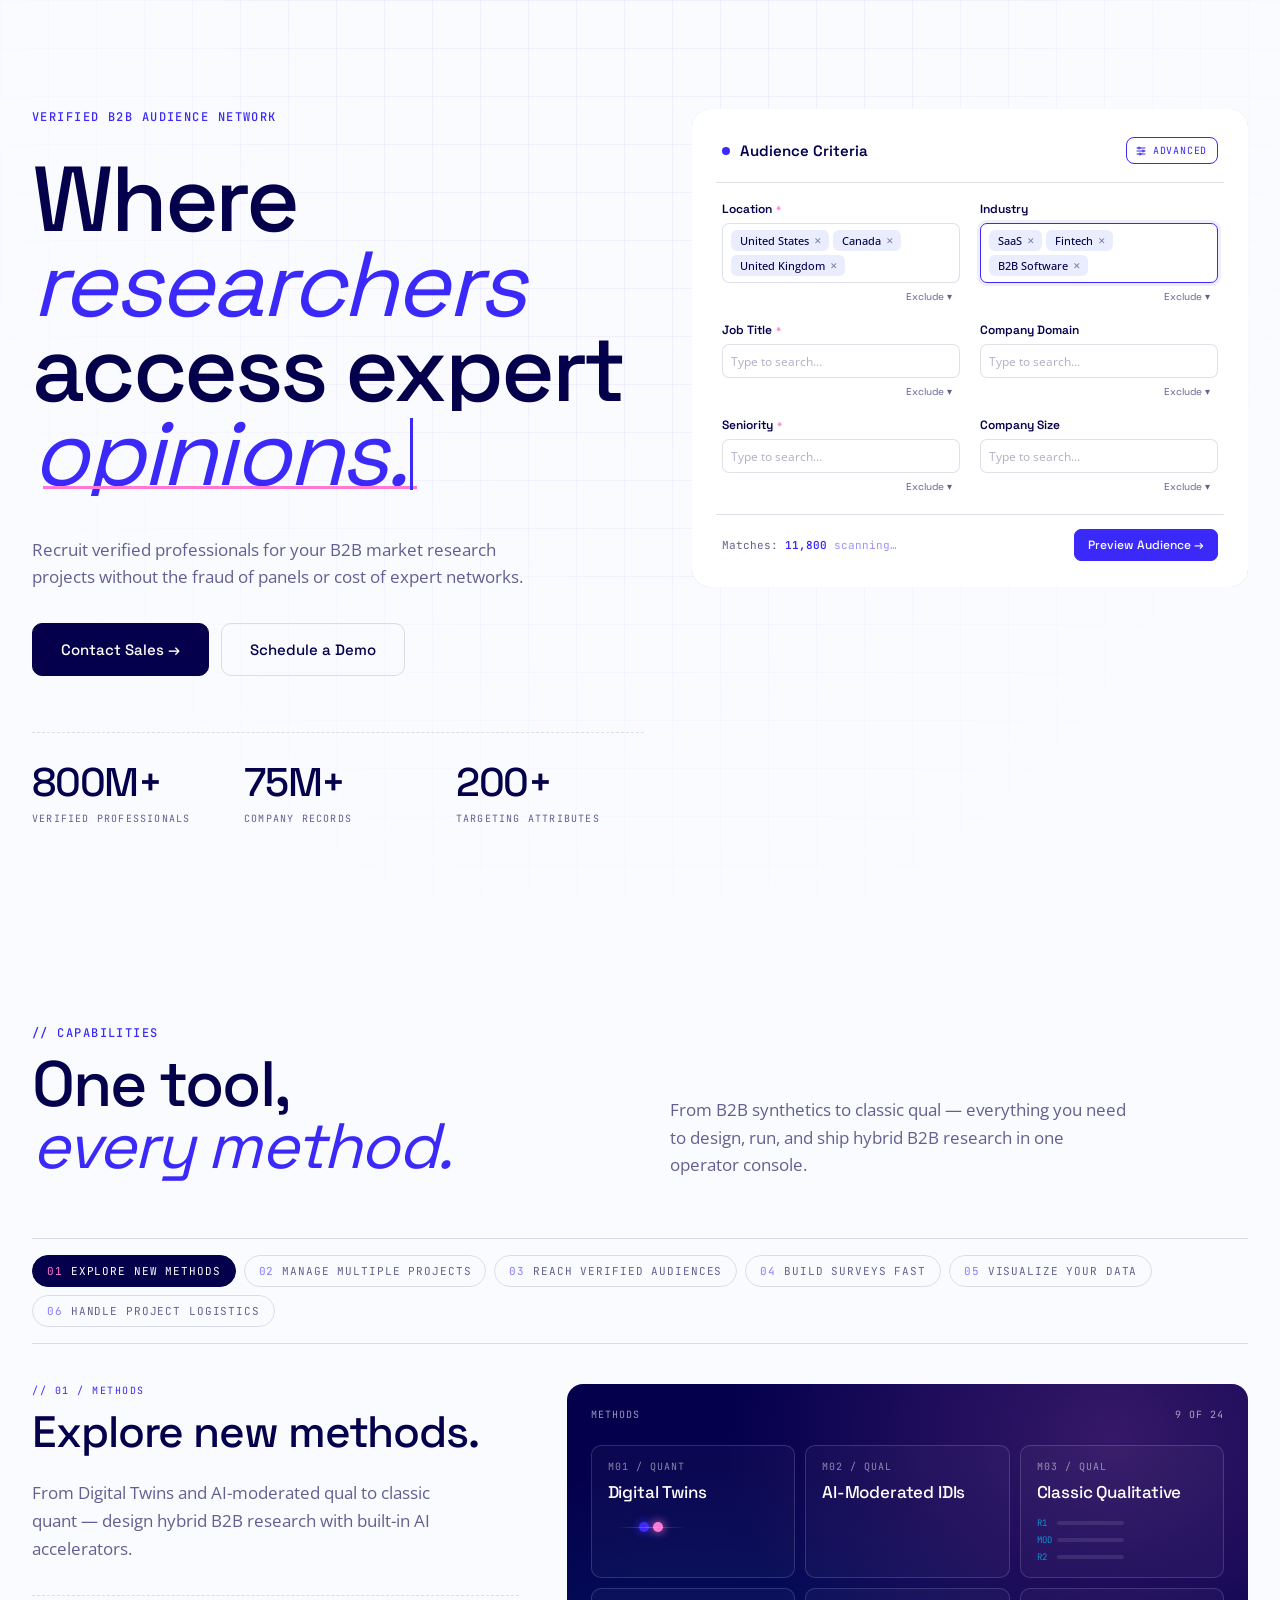
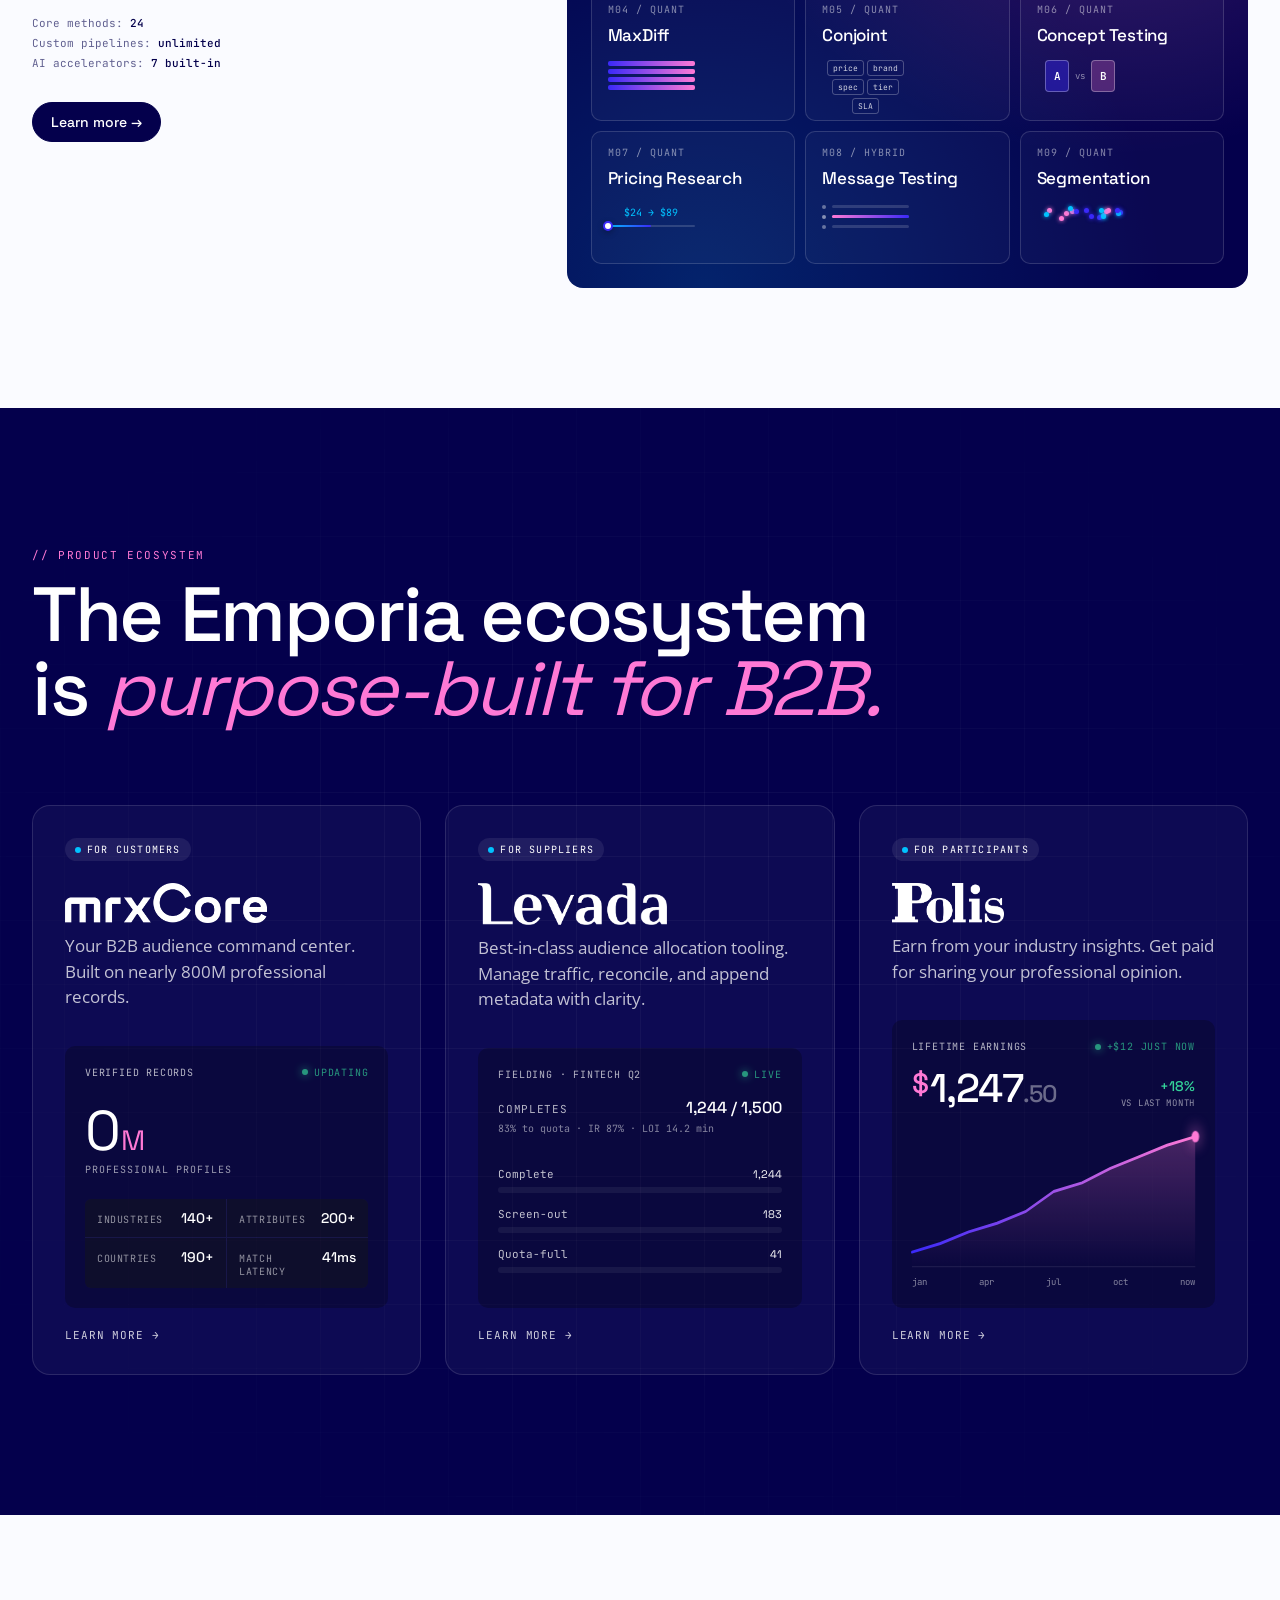
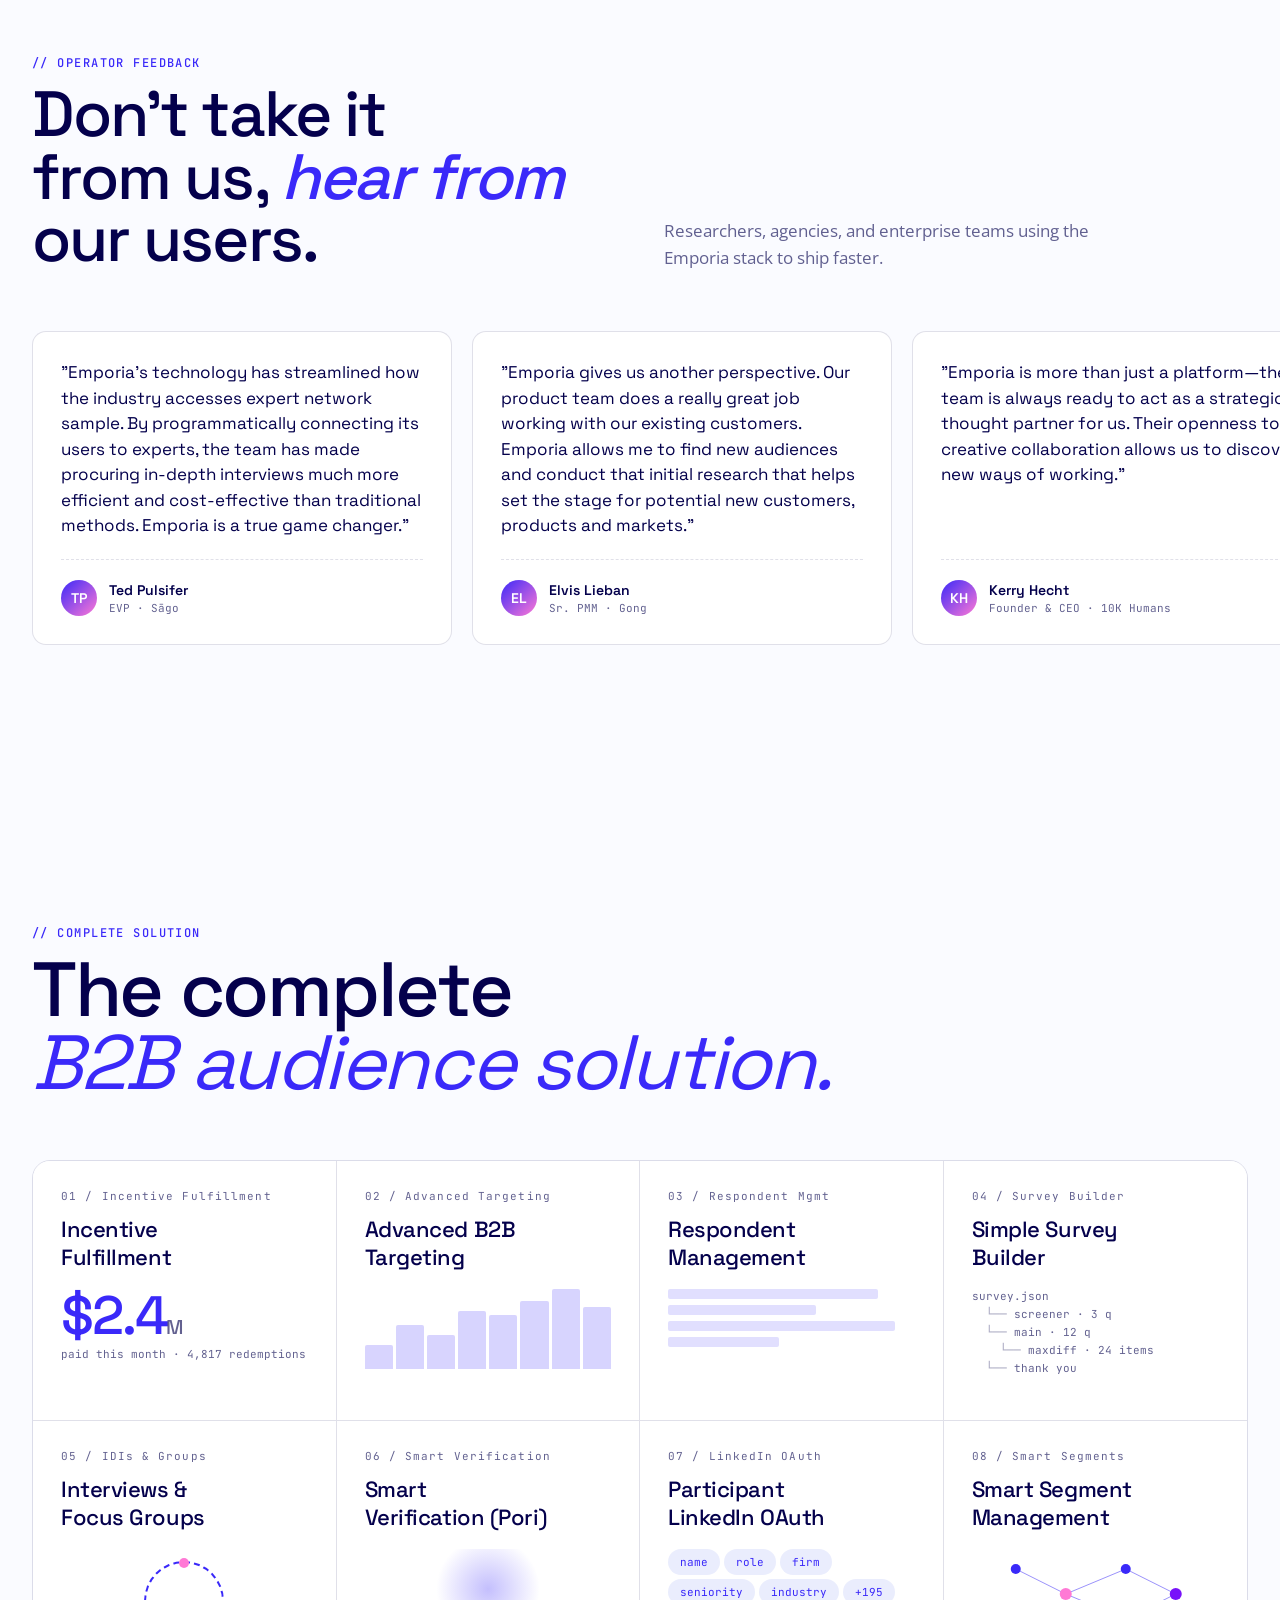
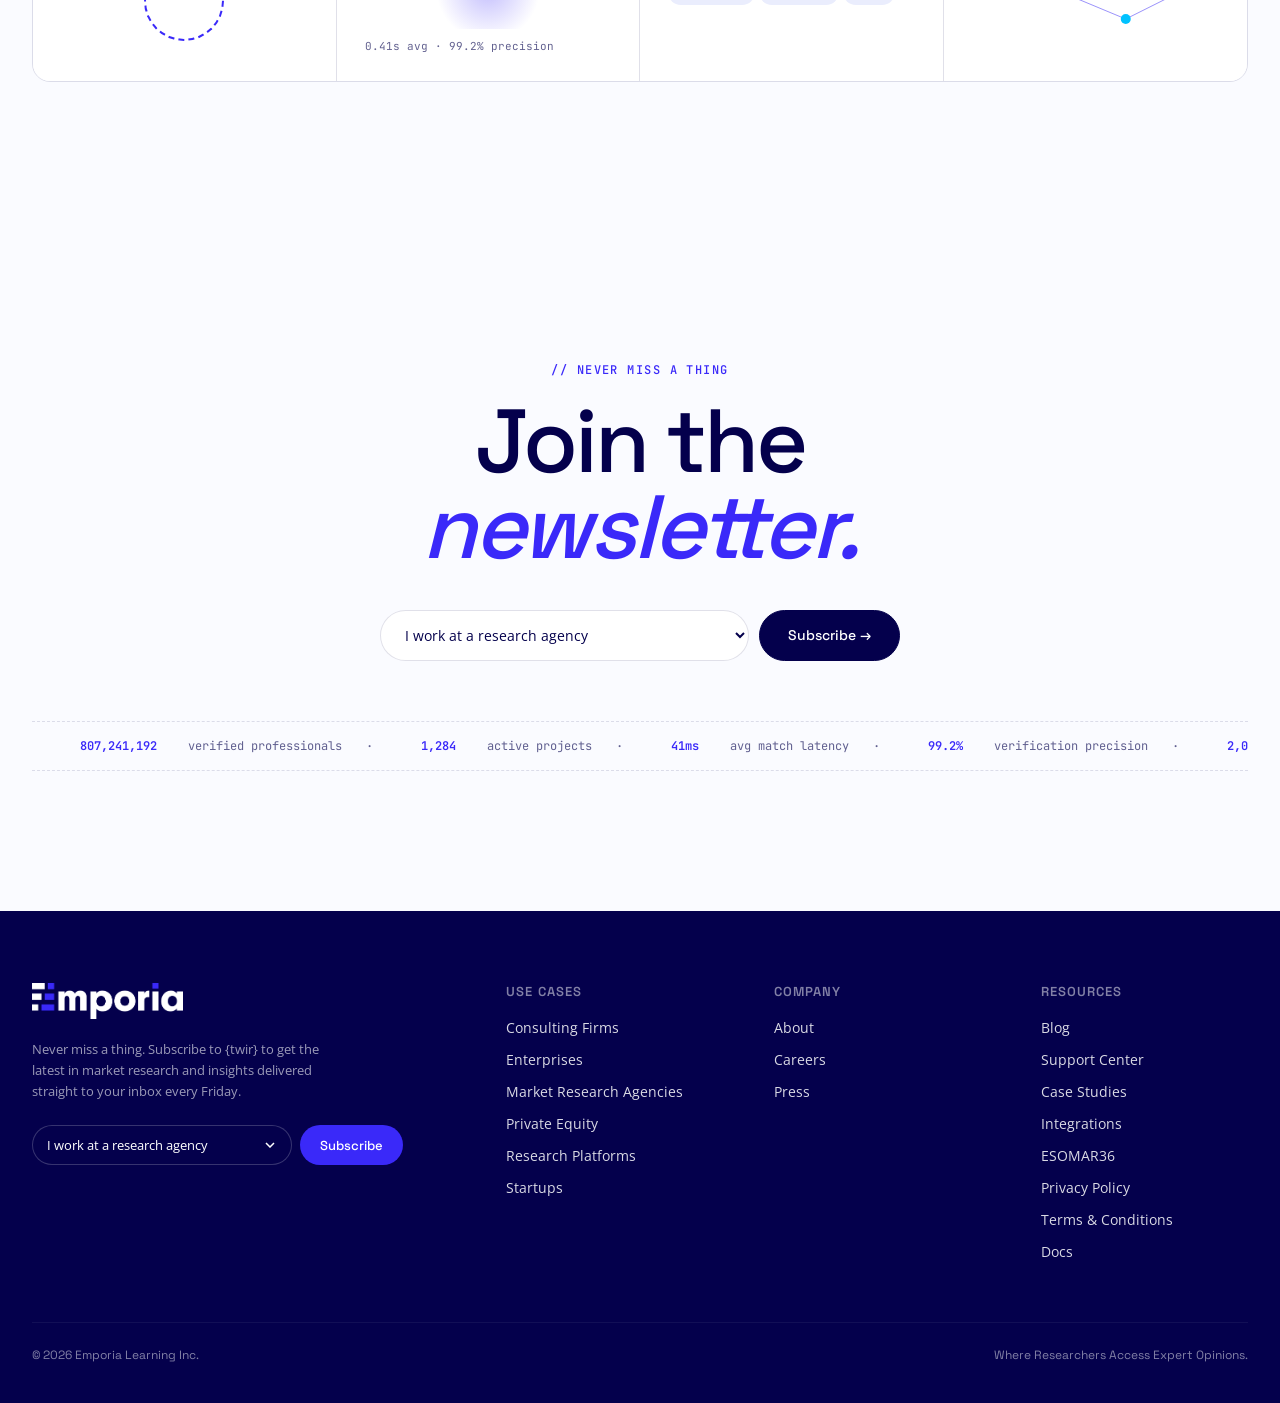
==== Emporia Homepage - Terminal.html @ da6e4fd8 "Add Emporia Homepage - Terminal.html for editing" ====
<!doctype html>
<html lang="en">
<head>
<meta charset="utf-8">
<meta name="viewport" content="width=device-width,initial-scale=1">
<title>Emporia — Terminal</title>
<link rel="preconnect" href="https://fonts.googleapis.com">
<link rel="preconnect" href="https://fonts.gstatic.com" crossorigin>
<link href="https://fonts.googleapis.com/css2?family=Space+Grotesk:wght@400;500;600;700&family=Open+Sans:wght@400;500;600&family=JetBrains+Mono:wght@400;500;700&display=swap" rel="stylesheet">
<link rel="stylesheet" href="shared.css">
<style>
body { background: #fafbff; overflow-x: hidden; }
.bg-grid { position: fixed; inset: 0; pointer-events: none; z-index: 0;
  background-image: linear-gradient(to right, rgba(58,41,249,.055) 1px, transparent 1px), linear-gradient(to bottom, rgba(58,41,249,.055) 1px, transparent 1px);
  background-size: 48px 48px;
  mask-image: radial-gradient(ellipse at center top, black 30%, transparent 80%);
  -webkit-mask-image: radial-gradient(ellipse at center top, black 30%, transparent 80%); }
.page { position: relative; z-index: 1; }
.hero { padding: 40px 32px 80px; max-width: 1440px; margin: 0 auto; position: relative; }
.hero-topbar { display: flex; justify-content: space-between; font-family: 'JetBrains Mono', monospace; font-size: 11px; color: var(--muted); letter-spacing: .1em; text-transform: uppercase; margin-bottom: 24px; padding-bottom: 16px; border-bottom: 1px dashed var(--rule); }
.live-dot { width: 8px; height: 8px; border-radius: 50%; background: #10b981; display: inline-block; margin-right: 6px; animation: pulse 1.6s infinite; }
@keyframes pulse { 0%,100% { opacity: 1; box-shadow: 0 0 0 0 rgba(16,185,129,.5); } 50% { opacity: .7; box-shadow: 0 0 0 6px rgba(16,185,129,0); } }
.hero-split { display: grid; grid-template-columns: 1.1fr 1fr; gap: 48px; align-items: start; min-height: 640px; }
.hero-left h1 { font-family: 'Space Grotesk', sans-serif; font-size: clamp(56px, 7.2vw, 104px); font-weight: 500; line-height: .92; letter-spacing: -.035em; margin: 32px 0 0; color: var(--deep-blue); }
.hero-left h1 .line { display: block; overflow: hidden; }
.hero-left h1 .line > span { display: inline-block; animation: rise 1s cubic-bezier(.16,.84,.3,1) both; }
.hero-left h1 .line:nth-child(1) > span { animation-delay: .1s; }
.hero-left h1 .line:nth-child(2) > span { animation-delay: .25s; }
.hero-left h1 .line:nth-child(3) > span { animation-delay: .4s; }
.hero-left h1 .line:nth-child(4) > span { animation-delay: .55s; }
@keyframes rise { from { transform: translateY(100%); } to { transform: translateY(0); } }
.hero-left h1 .accent { color: var(--emporia-blue); font-style: italic; font-weight: 400; }
.hero-left h1 .underline { position: relative; display: inline-block; }
.hero-left h1 .underline::after { content: ''; position: absolute; left: 0; right: 0; bottom: .12em; height: 3px; background: var(--mint-pink); transform: scaleX(0); transform-origin: left; animation: grow .8s cubic-bezier(.16,.84,.3,1) 1.1s forwards; }
@keyframes grow { to { transform: scaleX(1); } }
.hero-left h1 .kinetic { display: inline-block; position: relative; color: var(--emporia-blue); font-style: italic; font-weight: 400; vertical-align: top; }
.hero-left h1 .kinetic .kword { display: inline-block; position: relative; }
.hero-left h1 .kinetic .kword::after { content: ''; position: absolute; left: .12em; bottom: .08em; height: 3px; background: var(--mint-pink); width: calc(var(--kwidth, 100%) - .32em); transition: width .35s cubic-bezier(.2,.8,.3,1); }
.hero-left h1 .kinetic .caret { display: inline-block; width: 3px; height: .78em; background: var(--emporia-blue); vertical-align: baseline; margin-left: 4px; animation: kblink 1s steps(2) infinite; position: relative; top: .05em; }
@keyframes kblink { 50% { opacity: 0; } }
.hero-subcopy { margin-top: 40px; max-width: 520px; font-size: 17px; line-height: 1.6; color: var(--muted); opacity: 0; animation: fade-in .8s ease 1s forwards; }
@keyframes fade-in { to { opacity: 1; } }
.hero-ctas { margin-top: 32px; display: flex; gap: 12px; opacity: 0; animation: fade-in .8s ease 1.2s forwards; }
.hero-ctas .btn { border-radius: 10px; padding: 16px 28px; font-size: 15px; }
.hero-tape { margin-top: 56px; padding-top: 24px; border-top: 1px dashed var(--rule); display: grid; grid-template-columns: repeat(3,1fr); gap: 24px; opacity: 0; animation: fade-in .8s ease 1.4s forwards; }
.hero-tape-item .n { font-family: 'Space Grotesk', sans-serif; font-size: 40px; font-weight: 500; letter-spacing: -.03em; color: var(--deep-blue); }
.hero-tape-item .l { font-family: 'JetBrains Mono', monospace; font-size: 10px; text-transform: uppercase; letter-spacing: .12em; color: var(--muted); margin-top: 4px; }
/* Criteria form (replaces terminal) */
.flip-stage { perspective: 2400px; position: relative; transform-style: preserve-3d; transition: height .25s cubic-bezier(.4,0,.2,1); height: auto; }
.flip-stage.flip-back-shrink { transition: height .7s cubic-bezier(.6,0,.2,1); }
.flip-card { position: relative; width: 100%; height: 100%; transform-style: preserve-3d; transition: transform 1.2s cubic-bezier(.77,0,.175,1); transform: rotateY(0.0001deg); will-change: transform; }
.flip-card.flipped { transform: rotateY(180deg); }
.flip-face { backface-visibility: hidden; -webkit-backface-visibility: hidden; width: 100%; transform-style: preserve-3d; position: absolute; top: 0; left: 0; height: 100%; overflow: hidden; border-radius: 18px; }
.flip-face.front { visibility: visible; }
.flip-face.back { transform: rotateY(180deg) translateZ(0.01px); visibility: hidden; transition: visibility 0s linear .6s; }
.flip-face.front > .criteria { box-sizing: border-box; }
.flip-face.back > .profile-rail { height: 100%; box-sizing: border-box; }
.flip-card.flipped .flip-face.back { visibility: visible; transition: visibility 0s linear .6s; }
.flip-card.flipped .flip-face.front { visibility: hidden; transition: visibility 0s linear .6s; }
.flip-measure { position: absolute; top: 0; left: 0; right: 0; visibility: hidden; pointer-events: none; }
.criteria { background: #fff; border-radius: 18px; box-shadow: 0 30px 80px -30px rgba(4,0,76,.25), 0 0 0 1px var(--rule); padding: 24px; position: relative; overflow: hidden; }
.criteria-hdr { display: flex; justify-content: space-between; align-items: center; padding: 4px 6px 18px; border-bottom: 1px solid var(--rule); }
.criteria-hdr .t { font-family: 'Space Grotesk', sans-serif; font-weight: 600; font-size: 15px; color: var(--deep-blue); display: flex; align-items: center; gap: 10px; }
.criteria-hdr .t::before { content: ''; width: 8px; height: 8px; border-radius: 50%; background: var(--emporia-blue); animation: pulse-blue 1.6s infinite; }
@keyframes pulse-blue { 0%,100% { opacity: 1; box-shadow: 0 0 0 0 rgba(58,41,249,.5); } 50% { opacity: .7; box-shadow: 0 0 0 6px rgba(58,41,249,0); } }
.criteria-hdr .tpl { font-family: 'JetBrains Mono', monospace; font-size: 10px; padding: 6px 10px 6px 8px; border-radius: 8px; border: 1px solid var(--emporia-blue); color: var(--emporia-blue); display: flex; align-items: center; gap: 6px; text-transform: uppercase; letter-spacing: .08em; cursor: pointer; }
.criteria-hdr .tpl svg { width: 12px; height: 12px; flex-shrink: 0; }
.criteria-grid { display: grid; grid-template-columns: 1fr 1fr; gap: 16px 20px; padding: 18px 6px; }
.field .lbl { font-family: 'Space Grotesk', sans-serif; font-size: 12px; font-weight: 600; color: var(--deep-blue); margin-bottom: 6px; display: flex; align-items: center; gap: 4px; }
.field .lbl .req { color: var(--mint-pink); font-size: 10px; }
.field .input { min-height: 34px; padding: 6px 8px; border: 1px solid var(--rule); border-radius: 7px; display: flex; flex-wrap: wrap; gap: 4px; align-items: center; font-size: 12px; color: var(--muted); position: relative; transition: border-color .3s; background: #fff; }
.field.active .input { border-color: var(--emporia-blue); box-shadow: 0 0 0 3px rgba(58,41,249,.08); }
.chip { display: inline-flex; align-items: center; gap: 5px; padding: 3px 7px 3px 9px; background: var(--light-white); color: var(--deep-blue); border-radius: 6px; font-family: 'Open Sans', sans-serif; font-size: 11px; font-weight: 500; opacity: 0; transform: scale(.8) translateY(4px); animation: chip-in .35s cubic-bezier(.2,.8,.3,1.2) forwards; }
.chip .x { font-size: 9px; opacity: .5; cursor: pointer; }
@keyframes chip-in { to { opacity: 1; transform: scale(1) translateY(0); } }
.field .excl { font-family: 'Space Grotesk', sans-serif; font-size: 10px; color: var(--muted); margin-top: 4px; text-align: right; text-transform: none; cursor: pointer; display: inline-flex; align-items: center; gap: 4px; padding: 2px 7px; border-radius: 5px; border: 1px solid transparent; transition: all .3s; float: right; }
.field .excl.on { color: #fff; background: var(--mint-pink); border-color: var(--mint-pink); box-shadow: 0 0 0 3px rgba(255,121,213,.18); }
.field .excl.on::before { content: '−'; font-weight: 700; margin-right: 2px; }
.caret-in { display: inline-block; width: 1px; height: 13px; background: var(--emporia-blue); animation: blink 1s steps(2) infinite; margin-left: 2px; }
.criteria-cta { display: flex; justify-content: space-between; align-items: center; padding: 14px 6px 2px; border-top: 1px solid var(--rule); font-size: 12px; }
.criteria-cta .count { font-family: 'JetBrains Mono', monospace; color: var(--muted); font-size: 11px; }
.criteria-cta .count b { color: var(--emporia-blue); font-weight: 600; }
.criteria-cta .actions { display: flex; gap: 8px; }
.mini-btn { padding: 7px 13px; border-radius: 7px; border: 1px solid var(--rule); font-family: 'Space Grotesk', sans-serif; font-size: 12px; font-weight: 500; color: var(--deep-blue); background: #fff; display: flex; align-items: center; gap: 5px; cursor: pointer; }
.mini-btn.primary { background: var(--emporia-blue); color: #fff; border-color: var(--emporia-blue); transition: transform .2s, box-shadow .2s; }
.mini-btn.primary.pulse { animation: btn-pulse 1.4s cubic-bezier(.2,.7,.2,1) 2; }
@keyframes btn-pulse { 0%,100% { transform: scale(1); box-shadow: 0 0 0 0 rgba(58,41,249,.5); } 50% { transform: scale(1.06); box-shadow: 0 0 0 10px rgba(58,41,249,0); } }
/* Profile rail — now on card BACK */
.profile-rail { background: var(--deep-blue); border-radius: 18px; padding: 24px 24px 52px; color: #fff; position: relative; overflow: hidden; box-shadow: 0 30px 80px -30px rgba(4,0,76,.45), 0 0 0 1px rgba(255,255,255,.05); display: flex; flex-direction: column; box-sizing: border-box; height: 100%; }
.profile-stream { display: flex; flex-direction: column; gap: 8px; flex: 1; overflow: hidden; }
.profile-footer { position: absolute; bottom: 0; left: 0; right: 0; padding: 12px 24px; display: flex; justify-content: space-between; align-items: center; font-family: 'JetBrains Mono', monospace; font-size: 10px; text-transform: uppercase; letter-spacing: .1em; opacity: .65; z-index: 2; border-top: 1px solid rgba(255,255,255,.08); background: linear-gradient(to top, rgba(4,0,76,.95), rgba(4,0,76,.6)); }
.profile-footer a { cursor: pointer; color: #fff; text-decoration: none; opacity: .85; }
.profile-footer a:hover { opacity: 1; }
.profile-footer .qs-val { color: #00C2FF; }
.profile-rail::before { content: ''; position: absolute; inset: 0; background: radial-gradient(ellipse at top right, rgba(58,41,249,.5), transparent 50%), radial-gradient(ellipse at bottom left, rgba(255,121,213,.2), transparent 60%); pointer-events: none; }
.profile-rail-hdr { display: flex; justify-content: space-between; align-items: center; font-family: 'JetBrains Mono', monospace; font-size: 10px; text-transform: uppercase; letter-spacing: .12em; margin-bottom: 12px; position: relative; z-index: 1; }
.profile-rail-hdr .l { opacity: .55; }
.profile-rail-hdr .r { color: #00C2FF; display: flex; align-items: center; gap: 5px; }
.profile-rail-hdr .r::before { content: ''; width: 6px; height: 6px; border-radius: 50%; background: #00C2FF; box-shadow: 0 0 6px #00C2FF; animation: blip 1.2s infinite; }
@keyframes blip { 50% { opacity: .4; } }
.prof { background: rgba(255,255,255,.06); border: 1px solid rgba(255,255,255,.12); border-radius: 10px; padding: 10px 12px; display: grid; grid-template-columns: 30px 1fr auto; gap: 10px; align-items: center; opacity: 0; transform: translateY(14px); animation: prof-in .5s cubic-bezier(.16,.84,.3,1) forwards; position: relative; overflow: hidden; }
.prof.exit { animation: prof-out .35s cubic-bezier(.5,0,.8,.3) forwards; }
@keyframes prof-out { to { opacity: 0; transform: translateY(-10px) scale(.95); max-height: 0; padding-top: 0; padding-bottom: 0; margin-top: -8px; border-width: 0; } }
.prof::after { content: ''; position: absolute; top: 0; left: -80%; width: 60%; height: 100%; background: linear-gradient(90deg, transparent, rgba(0,194,255,.12), transparent); animation: scan 3.2s linear infinite; }
@keyframes scan { to { left: 140%; } }
@keyframes prof-in { to { opacity: 1; transform: translateY(0); } }
.prof-avatar { width: 30px; height: 30px; border-radius: 50%; background: linear-gradient(135deg, var(--emporia-blue), var(--mint-pink)); display: flex; align-items: center; justify-content: center; color: #fff; font-weight: 600; font-size: 11px; font-family: 'Space Grotesk', sans-serif; }
.prof-body .name { color: #fff; font-size: 12px; font-weight: 600; font-family: 'Space Grotesk', sans-serif; }
.prof-body .role { color: rgba(255,255,255,.6); font-size: 10px; margin-top: 2px; }
.prof-badge { font-size: 9px; background: rgba(0,194,255,.15); color: #00C2FF; padding: 3px 7px; border-radius: 999px; font-family: 'JetBrains Mono', monospace; text-transform: uppercase; letter-spacing: .08em; border: 1px solid rgba(0,194,255,.3); display: flex; align-items: center; gap: 4px; }
.prof-badge::before { content: ''; width: 5px; height: 5px; border-radius: 50%; background: #00C2FF; }
.cap-section { padding: 120px 32px; max-width: 1440px; margin: 0 auto; }
.cap-head { display: grid; grid-template-columns: 1fr 1fr; gap: 60px; align-items: end; margin-bottom: 60px; }
.cap-head h2 { font-family: 'Space Grotesk', sans-serif; font-size: clamp(40px, 5vw, 72px); line-height: .98; letter-spacing: -.03em; margin: 12px 0 0; color: var(--deep-blue); font-weight: 500; }
.cap-head h2 .italic { font-style: italic; color: var(--emporia-blue); font-weight: 400; }
.cap-tabs { display: flex; flex-wrap: wrap; gap: 8px; margin-bottom: 40px; border-top: 1px solid var(--rule); border-bottom: 1px solid var(--rule); padding: 16px 0; }
.cap-tab { font-family: 'JetBrains Mono', monospace; font-size: 11px; padding: 8px 14px; border-radius: 999px; background: transparent; border: 1px solid var(--rule); cursor: pointer; text-transform: uppercase; letter-spacing: .08em; color: var(--muted); transition: all .2s; display: flex; align-items: center; gap: 8px; }
.cap-tab .idx { color: var(--emporia-blue); opacity: .6; }
.cap-tab.active { background: var(--deep-blue); color: #fff; border-color: var(--deep-blue); }
.cap-tab.active .idx { color: var(--mint-pink); opacity: 1; }
.cap-tab:hover:not(.active) { border-color: var(--emporia-blue); color: var(--deep-blue); }
.cap-display { display: grid; grid-template-columns: 1fr 1.4fr; gap: 48px; min-height: 440px; align-items: start; }
.cap-copy .cap-caption { font-family: 'JetBrains Mono', monospace; font-size: 10px; text-transform: uppercase; letter-spacing: .15em; color: var(--emporia-blue); }
.cap-copy h3 { font-family: 'Space Grotesk', sans-serif; font-size: 44px; font-weight: 500; letter-spacing: -.025em; line-height: 1.05; margin: 12px 0 24px; color: var(--deep-blue); }
.cap-copy p { font-size: 17px; line-height: 1.65; color: var(--muted); margin: 0 0 32px; max-width: 440px; }
.cap-meta { font-family: 'JetBrains Mono', monospace; font-size: 11px; color: var(--muted); display: grid; gap: 6px; padding-top: 20px; border-top: 1px dashed var(--rule); }
.cap-meta b { color: var(--deep-blue); font-weight: 500; }
.cap-visual { background: var(--deep-blue); border-radius: 16px; min-height: 440px; padding: 24px; position: relative; overflow: hidden; color: #fff; font-family: 'JetBrains Mono', monospace; }
.cap-visual::before { content: ''; position: absolute; inset: 0; background: radial-gradient(ellipse at 80% 10%, rgba(255,121,213,.2), transparent 50%), radial-gradient(ellipse at 20% 100%, rgba(0,194,255,.18), transparent 60%); pointer-events: none; }
.cap-panel { position: relative; z-index: 1; opacity: 0; transform: translateY(10px); transition: opacity .5s, transform .5s; display: none; }
.cap-panel.active { opacity: 1; transform: translateY(0); display: block; }
.method-grid { display: grid; grid-template-columns: repeat(3,1fr); gap: 10px; margin-top: 24px; }
.method { border: 1px solid rgba(255,255,255,.15); border-radius: 10px; padding: 14px 16px 16px; background: rgba(255,255,255,.03); transition: all .3s; position: relative; overflow: hidden; }
.method:hover { background: rgba(58,41,249,.22); border-color: var(--emporia-blue); transform: translateY(-3px); }
.method .k { font-size: 10px; opacity: .5; text-transform: uppercase; letter-spacing: .1em; font-family: 'JetBrains Mono', monospace; }
.method .n { font-family: 'Space Grotesk', sans-serif; font-size: 17px; font-weight: 500; margin-top: 8px; color: #fff; letter-spacing: -.01em; }
.method .viz { margin-top: 14px; height: 44px; position: relative; }
/* M01 Digital Twins — two orbiting dots */
.mviz-twin { display: flex; align-items: center; justify-content: center; height: 100%; gap: 4px; position: relative; }
.mviz-twin::before { content: ''; position: absolute; top: 50%; left: 10%; right: 10%; height: 1px; background: linear-gradient(90deg, transparent, rgba(255,255,255,.25), transparent); }
.mviz-twin .t { width: 10px; height: 10px; border-radius: 50%; background: var(--emporia-blue); box-shadow: 0 0 10px var(--emporia-blue); animation: twin-orbit 2.4s ease-in-out infinite; }
.mviz-twin .t.b { background: var(--mint-pink); box-shadow: 0 0 10px var(--mint-pink); animation-delay: -1.2s; }
@keyframes twin-orbit { 0%,100% { transform: translateX(-40px); } 50% { transform: translateX(40px); } }
/* M02 AI-Moderated IDIs — voice bars */
.mviz-voice { display: flex; align-items: center; justify-content: center; gap: 3px; height: 100%; }
.mviz-voice i { display: block; width: 3px; background: linear-gradient(to top, var(--emporia-blue), var(--soft-sky)); border-radius: 2px; animation: voice-pulse 1.1s ease-in-out infinite; }
.mviz-voice i:nth-child(1) { animation-delay: 0s; }
.mviz-voice i:nth-child(2) { animation-delay: .1s; }
.mviz-voice i:nth-child(3) { animation-delay: .2s; }
.mviz-voice i:nth-child(4) { animation-delay: .3s; }
.mviz-voice i:nth-child(5) { animation-delay: .25s; }
.mviz-voice i:nth-child(6) { animation-delay: .15s; }
.mviz-voice i:nth-child(7) { animation-delay: .05s; }
.mviz-voice i:nth-child(8) { animation-delay: .2s; }
.mviz-voice i:nth-child(9) { animation-delay: .1s; }
@keyframes voice-pulse { 0%,100% { height: 8px; } 50% { height: 36px; } }
/* M03 Classic Qual — transcript typing */
.mviz-qual { height: 100%; display: flex; flex-direction: column; justify-content: center; gap: 5px; font-family: 'JetBrains Mono', monospace; font-size: 9px; }
.mviz-qual .ln { display: flex; gap: 6px; align-items: center; opacity: .7; }
.mviz-qual .ln .sp { color: var(--soft-sky); width: 14px; flex-shrink: 0; }
.mviz-qual .ln .bar { flex: 1; height: 4px; background: rgba(255,255,255,.14); border-radius: 2px; position: relative; overflow: hidden; }
.mviz-qual .ln .bar::after { content: ''; position: absolute; left: 0; top: 0; bottom: 0; background: rgba(255,255,255,.5); animation: qual-type 3s ease-in-out infinite; width: 0%; }
.mviz-qual .ln:nth-child(1) .bar::after { animation-delay: 0s; }
.mviz-qual .ln:nth-child(2) .bar::after { animation-delay: 1s; }
.mviz-qual .ln:nth-child(3) .bar::after { animation-delay: 2s; }
@keyframes qual-type { 0%,20% { width: 0%; } 35%,80% { width: 85%; } 95%,100% { width: 85%; opacity: 0; } }
/* M04 MaxDiff — reordering bars */
.mviz-max { display: flex; flex-direction: column; gap: 3px; justify-content: center; height: 100%; }
.mviz-max .r { height: 5px; background: linear-gradient(90deg, var(--emporia-blue), var(--mint-pink)); border-radius: 2px; transform-origin: left; animation: max-reorder 3s ease-in-out infinite; }
.mviz-max .r:nth-child(1) { animation-delay: 0s; }
.mviz-max .r:nth-child(2) { animation-delay: .3s; }
.mviz-max .r:nth-child(3) { animation-delay: .6s; }
.mviz-max .r:nth-child(4) { animation-delay: .9s; }
@keyframes max-reorder { 0%,100% { width: 30%; } 25% { width: 85%; } 50% { width: 55%; } 75% { width: 70%; } }
/* M05 Conjoint — shuffling feature chips */
.mviz-conj { display: flex; flex-wrap: wrap; gap: 3px; align-content: center; justify-content: center; height: 100%; }
.mviz-conj .c { font-family: 'JetBrains Mono', monospace; font-size: 8px; padding: 2px 5px; border: 1px solid rgba(255,255,255,.25); border-radius: 3px; color: rgba(255,255,255,.8); animation: conj-glow 2.4s ease-in-out infinite; }
.mviz-conj .c:nth-child(1) { animation-delay: 0s; }
.mviz-conj .c:nth-child(2) { animation-delay: .4s; }
.mviz-conj .c:nth-child(3) { animation-delay: .8s; }
.mviz-conj .c:nth-child(4) { animation-delay: 1.2s; }
.mviz-conj .c:nth-child(5) { animation-delay: 1.6s; }
@keyframes conj-glow { 0%,100% { border-color: rgba(255,255,255,.2); color: rgba(255,255,255,.7); } 50% { border-color: var(--mint-pink); color: var(--mint-pink); box-shadow: 0 0 8px rgba(255,121,213,.4); } }
/* M06 Concept Testing — A/B flip */
.mviz-ab { display: flex; gap: 6px; align-items: center; justify-content: center; height: 100%; }
.mviz-ab .card { width: 24px; height: 32px; border-radius: 4px; border: 1px solid rgba(255,255,255,.3); display: flex; align-items: center; justify-content: center; font-family: 'JetBrains Mono', monospace; font-size: 11px; font-weight: 600; color: #fff; animation: ab-flip 3s ease-in-out infinite; }
.mviz-ab .card.a { background: rgba(58,41,249,.4); }
.mviz-ab .card.b { background: rgba(255,121,213,.25); animation-delay: 1.5s; }
.mviz-ab .vs { font-family: 'JetBrains Mono', monospace; font-size: 9px; opacity: .5; }
@keyframes ab-flip { 0%,40%,100% { transform: rotateY(0deg); } 20% { transform: rotateY(180deg); } }
/* M07 Pricing Research — slider */
.mviz-price { height: 100%; display: flex; flex-direction: column; justify-content: center; gap: 6px; position: relative; }
.mviz-price .track { height: 2px; background: rgba(255,255,255,.15); border-radius: 2px; position: relative; }
.mviz-price .track::before { content: ''; position: absolute; left: 0; top: 0; bottom: 0; width: 50%; background: linear-gradient(90deg, var(--soft-sky), var(--emporia-blue)); border-radius: 2px; animation: price-fill 3.5s ease-in-out infinite; }
.mviz-price .knob { position: absolute; top: 50%; width: 10px; height: 10px; border-radius: 50%; background: #fff; border: 2px solid var(--emporia-blue); transform: translate(-50%,-50%); animation: price-knob 3.5s ease-in-out infinite; box-shadow: 0 2px 6px rgba(0,0,0,.3); }
.mviz-price .val { font-family: 'JetBrains Mono', monospace; font-size: 10px; color: var(--soft-sky); text-align: center; animation: price-val 3.5s ease-in-out infinite; }
@keyframes price-fill { 0%,100% { width: 28%; } 50% { width: 78%; } }
@keyframes price-knob { 0%,100% { left: 28%; } 50% { left: 78%; } }
@keyframes price-val { 0%,100% { content: '$24'; } 50% { content: '$89'; } }
/* M08 Message Testing — underline swap */
.mviz-msg { height: 100%; display: flex; flex-direction: column; justify-content: center; gap: 6px; font-family: 'JetBrains Mono', monospace; font-size: 9px; }
.mviz-msg .ln { display: flex; align-items: center; gap: 6px; position: relative; opacity: .75; }
.mviz-msg .ln .dt { width: 4px; height: 4px; border-radius: 50%; background: rgba(255,255,255,.5); }
.mviz-msg .ln .tx { flex: 1; height: 3px; background: rgba(255,255,255,.2); border-radius: 2px; position: relative; }
.mviz-msg .ln.on { opacity: 1; }
.mviz-msg .ln.on .tx::after { content: ''; position: absolute; left: 0; right: 0; top: 0; bottom: 0; background: linear-gradient(90deg, var(--mint-pink), var(--emporia-blue)); border-radius: 2px; animation: msg-reveal 2s ease-out infinite; }
@keyframes msg-reveal { 0% { transform: scaleX(0); transform-origin: left; } 60%,100% { transform: scaleX(1); transform-origin: left; } }
/* M09 Segmentation — clustering points */
.mviz-seg { height: 100%; position: relative; }
.mviz-seg .pt { position: absolute; width: 5px; height: 5px; border-radius: 50%; animation: seg-cluster 4s ease-in-out infinite; }
.mviz-seg .pt.g1 { background: var(--emporia-blue); box-shadow: 0 0 4px var(--emporia-blue); }
.mviz-seg .pt.g2 { background: var(--mint-pink); box-shadow: 0 0 4px var(--mint-pink); }
.mviz-seg .pt.g3 { background: var(--soft-sky); box-shadow: 0 0 4px var(--soft-sky); }
@keyframes seg-cluster { 0%,100% { transform: translate(0,0); } 45%,55% { transform: translate(var(--tx,0), var(--ty,0)); } }
.dash-head { display: grid; grid-template-columns: 2fr 1fr 1.2fr 80px 80px; gap: 12px; font-family: 'JetBrains Mono', monospace; font-size: 10px; text-transform: uppercase; letter-spacing: .08em; opacity: .5; padding-bottom: 12px; border-bottom: 1px solid rgba(255,255,255,.1); }
.dash-head > div:nth-child(4), .dash-head > div:nth-child(5) { text-align: right; }
.dash-row { display: grid; grid-template-columns: 2fr 1fr 1.2fr 80px 80px; gap: 12px; padding: 14px 0 12px; border-bottom: 1px solid rgba(255,255,255,.06); font-size: 12px; align-items: center; position: relative; opacity: 0; transform: translateY(8px); transition: background .25s; }
.dash-row::before { content: ''; position: absolute; left: -16px; top: 50%; width: 2px; height: 0; background: var(--emporia-blue); border-radius: 2px; transform: translateY(-50%); transition: height .25s; }
.dash-row:hover { background: rgba(58,41,249,.08); }
.dash-row:hover::before { height: 70%; }
.cap-panel.active .dash-row { animation: row-in .5s cubic-bezier(.2,.8,.3,1) forwards; }
.cap-panel.active .dash-row:nth-child(3) { animation-delay: .05s; }
.cap-panel.active .dash-row:nth-child(4) { animation-delay: .1s; }
.cap-panel.active .dash-row:nth-child(5) { animation-delay: .15s; }
.cap-panel.active .dash-row:nth-child(6) { animation-delay: .2s; }
.cap-panel.active .dash-row:nth-child(7) { animation-delay: .25s; }
.cap-panel.active .dash-row:nth-child(8) { animation-delay: .3s; }
@keyframes row-in { to { opacity: 1; transform: translateY(0); } }
.pill { display: inline-block; padding: 3px 10px; border-radius: 999px; font-size: 10px; text-transform: uppercase; letter-spacing: .08em; }
.pill.running { background: rgba(16,185,129,.15); color: #34d399; border: 1px solid rgba(16,185,129,.3); position: relative; padding-left: 16px; }
.pill.running::before { content: ''; position: absolute; left: 6px; top: 50%; transform: translateY(-50%); width: 5px; height: 5px; border-radius: 50%; background: #34d399; box-shadow: 0 0 6px #34d399; animation: pill-blink 1.4s ease-in-out infinite; }
@keyframes pill-blink { 0%,100% { opacity: 1; } 50% { opacity: .4; } }
.pill.draft { background: rgba(139,138,255,.15); color: var(--mint-blue); border: 1px solid rgba(139,138,255,.3); }
.pill.done { background: rgba(255,121,213,.15); color: var(--mint-pink); border: 1px solid rgba(255,121,213,.3); }
.dash-num { font-family: 'Space Grotesk', sans-serif; font-weight: 500; font-size: 15px; color: #fff; }
.dash-n-cell { text-align: right; }
.dash-prog { width: 54px; height: 2px; background: rgba(255,255,255,.1); border-radius: 2px; overflow: hidden; margin-left: auto; margin-top: 4px; }
.dash-prog > i { display: block; height: 100%; background: linear-gradient(90deg, var(--emporia-blue), var(--soft-sky)); border-radius: 2px; width: 0; transition: width 1.2s cubic-bezier(.2,.8,.3,1); }
.cap-panel.active .dash-prog > i { width: var(--p, 0%); transition-delay: .35s; }
.projects-head { display: flex; justify-content: space-between; align-items: center; font-size: 10px; opacity: .6; letter-spacing: .1em; text-transform: uppercase; margin-bottom: 16px; font-family: 'JetBrains Mono', monospace; }
.projects-head .hbeat { display: inline-flex; align-items: center; gap: 6px; }
.projects-head .hbeat::before { content: ''; width: 6px; height: 6px; border-radius: 50%; background: var(--mint-pink); box-shadow: 0 0 6px var(--mint-pink); animation: hbeat 1.6s ease-in-out infinite; }
@keyframes hbeat { 0%,100% { transform: scale(1); opacity: 1; } 50% { transform: scale(1.35); opacity: .55; } }
.audience-map { margin-top: 20px; position: relative; height: 320px; border-radius: 12px; }
.audience-nodes { position: absolute; inset: 0; }
.audience-node { position: absolute; width: 6px; height: 6px; border-radius: 50%; animation: twinkle 2s ease-in-out infinite; }
/* Radar sweep — masked to a circle so the beam fades smoothly instead of clipping at map edges */
.audience-sweep { position: absolute; top: 50%; left: 50%; width: 460px; height: 460px; transform: translate(-50%,-50%); pointer-events: none; border-radius: 50%; overflow: hidden; -webkit-mask: radial-gradient(circle at center, black 55%, transparent 75%); mask: radial-gradient(circle at center, black 55%, transparent 75%); }
.audience-sweep::before { content: ''; position: absolute; top: 50%; left: 50%; width: 100%; height: 100%; background: conic-gradient(from 0deg, transparent 0deg, rgba(0,194,255,.22) 20deg, transparent 40deg); transform-origin: center; animation: sweep-rot 6s linear infinite; border-radius: 50%; }
.cap-panel.active .audience-sweep::before { animation: sweep-rot 6s linear infinite; }
@keyframes sweep-rot { from { transform: translate(-50%,-50%) rotate(0deg); } to { transform: translate(-50%,-50%) rotate(360deg); } }
/* Concentric rings */
.audience-rings { position: absolute; top: 50%; left: 50%; transform: translate(-50%,-50%); pointer-events: none; }
.audience-rings span { position: absolute; top: 50%; left: 50%; border-radius: 50%; border: 1px solid rgba(255,255,255,.08); transform: translate(-50%,-50%); }
.audience-rings span:nth-child(1) { width: 220px; height: 220px; }
.audience-rings span:nth-child(2) { width: 300px; height: 300px; }
.audience-rings span:nth-child(3) { width: 380px; height: 380px; border-color: rgba(255,255,255,.04); }
@keyframes twinkle { 0%,100% { transform: scale(1); opacity: .8; } 50% { transform: scale(1.6); opacity: 1; } }
.audience-hub { position: absolute; top: 50%; left: 50%; transform: translate(-50%, -50%); width: 140px; height: 140px; border-radius: 50%; border: 1px solid rgba(255,255,255,.18); background: radial-gradient(circle, rgba(58,41,249,.4), transparent); }
.audience-hub::before, .audience-hub::after { content: ''; position: absolute; inset: -40px; border-radius: 50%; border: 1px solid rgba(255,255,255,.1); animation: ring-spin 10s linear infinite; }
.audience-hub::after { inset: -80px; animation-duration: 14s; animation-direction: reverse; }
/* Pulsing verified seal in hub center */
.audience-hub-seal { position: absolute; bottom: 14px; left: 50%; transform: translateX(-50%); width: 22px; height: 22px; border-radius: 50%; background: var(--soft-sky); display: flex; align-items: center; justify-content: center; color: var(--deep-blue); font-size: 12px; font-weight: 700; box-shadow: 0 0 14px rgba(0,194,255,.6); animation: seal-pulse 2s ease-in-out infinite; z-index: 2; }
@keyframes seal-pulse { 0%,100% { box-shadow: 0 0 14px rgba(0,194,255,.55); } 50% { box-shadow: 0 0 24px rgba(0,194,255,.95); } }
/* Spotlit match pins (emanating from hub) */
.audience-pins { position: absolute; inset: 0; pointer-events: none; }
.audience-pin { position: absolute; font-family: 'JetBrains Mono', monospace; font-size: 10px; color: #fff; background: rgba(4,0,76,.85); border: 1px solid rgba(0,194,255,.5); padding: 5px 9px; border-radius: 6px; backdrop-filter: blur(8px); white-space: nowrap; opacity: 0; animation: pin-rev 8s ease-in-out infinite; display: flex; align-items: center; gap: 6px; }
.audience-pin::before { content: ''; width: 5px; height: 5px; border-radius: 50%; background: var(--soft-sky); box-shadow: 0 0 6px var(--soft-sky); }
@keyframes pin-rev { 0%,8% { opacity: 0; transform: scale(.85); } 15%,80% { opacity: 1; transform: scale(1); } 92%,100% { opacity: 0; transform: scale(.85); } }
.audience-connector { position: absolute; top: 50%; left: 50%; height: 1px; background: linear-gradient(90deg, rgba(0,194,255,.7), rgba(0,194,255,0)); transform-origin: left center; pointer-events: none; opacity: 0; animation: conn-draw 8s ease-in-out infinite; }
@keyframes conn-draw { 0%,8% { opacity: 0; transform-origin: left center; clip-path: inset(0 100% 0 0); } 15% { opacity: 1; clip-path: inset(0 0 0 0); } 80% { opacity: 1; clip-path: inset(0 0 0 0); } 92%,100% { opacity: 0; clip-path: inset(0 0 0 100%); } }
/* Live counter */
.audience-live-count { position: absolute; top: 14px; left: 14px; font-family: 'JetBrains Mono', monospace; font-size: 10px; letter-spacing: .08em; text-transform: uppercase; color: rgba(255,255,255,.6); display: flex; align-items: center; gap: 8px; z-index: 3; }
.audience-live-count b { color: #fff; font-weight: 500; font-family: 'Space Grotesk', sans-serif; font-size: 13px; letter-spacing: 0; }
.audience-live-count .dlt { color: var(--soft-sky); opacity: 0; transform: translateY(4px); animation: dlt-rise 3s ease-out infinite; }
@keyframes dlt-rise { 0% { opacity: 0; transform: translateY(6px); } 30% { opacity: 1; transform: translateY(0); } 70% { opacity: 1; transform: translateY(-6px); } 100% { opacity: 0; transform: translateY(-10px); } }
/* Enhanced stat cards */
.aud-stat { padding: 14px; background: rgba(255,255,255,.04); border-radius: 8px; border: 1px solid rgba(255,255,255,.08); position: relative; overflow: hidden; }
.aud-stat .k { opacity: .5; font-size: 10px; text-transform: uppercase; letter-spacing: .08em; font-family: 'JetBrains Mono', monospace; }
.aud-stat .v { font-family: 'Space Grotesk', sans-serif; font-size: 22px; margin-top: 6px; font-weight: 500; letter-spacing: -.02em; }
.aud-stat .mini { margin-top: 8px; }
.aud-stat .chip-row { display: flex; flex-wrap: wrap; gap: 3px; }
.aud-stat .chip-row span { font-family: 'JetBrains Mono', monospace; font-size: 8px; padding: 1px 5px; border: 1px solid rgba(255,255,255,.15); border-radius: 3px; opacity: .7; }
.aud-stat .spark { display: flex; align-items: flex-end; gap: 2px; height: 16px; }
.aud-stat .spark i { flex: 1; background: linear-gradient(to top, var(--emporia-blue), var(--soft-sky)); border-radius: 1px; opacity: .7; }
.aud-stat .linkedin-badge { display: inline-flex; align-items: center; gap: 4px; font-family: 'JetBrains Mono', monospace; font-size: 9px; color: var(--soft-sky); }
.aud-stat .linkedin-badge::before { content: 'in'; font-weight: 700; font-size: 9px; background: #0077b5; color: #fff; width: 14px; height: 14px; border-radius: 3px; display: inline-flex; align-items: center; justify-content: center; font-family: 'Space Grotesk', sans-serif; }
@keyframes ring-spin { to { transform: rotate(360deg); } }
.audience-hub-inner { position: absolute; inset: 15px; border-radius: 50%; background: linear-gradient(135deg, var(--emporia-blue), var(--violet)); display: flex; align-items: center; justify-content: center; font-family: 'Space Grotesk', sans-serif; font-size: 11px; text-align: center; line-height: 1.2; padding: 18px; }
.audience-hub-inner b { font-size: 18px; display: block; margin-bottom: 4px; }
.builder-wrap { margin-top: 20px; display: grid; grid-template-columns: 140px 1fr; gap: 14px; }
.builder-lib { display: flex; flex-direction: column; gap: 6px; background: rgba(255,255,255,.03); border: 1px solid rgba(255,255,255,.08); border-radius: 8px; padding: 10px; position: relative; }
.builder-lib-hdr { font-family: 'JetBrains Mono', monospace; font-size: 9px; text-transform: uppercase; letter-spacing: .1em; opacity: .5; margin-bottom: 4px; }
.builder-lib-item { font-family: 'JetBrains Mono', monospace; font-size: 10px; padding: 6px 8px; background: rgba(255,255,255,.04); border: 1px solid rgba(255,255,255,.08); border-radius: 5px; color: rgba(255,255,255,.8); display: flex; align-items: center; gap: 6px; cursor: grab; transition: all .2s; }
.builder-lib-item::before { content: ''; width: 4px; height: 4px; border-radius: 50%; background: var(--emporia-blue); box-shadow: 0 0 4px var(--emporia-blue); }
.builder-lib-item.pulse { }
.cap-panel.active .builder-lib-item.pulse { animation: lib-lift 4s ease-in-out infinite; }
.builder-lib-item.pulse::before { background: var(--mint-pink); box-shadow: 0 0 6px var(--mint-pink); }
@keyframes lib-lift { 0%,82%,100% { transform: translate(0,0) scale(1); border-color: rgba(255,255,255,.08); background: rgba(255,255,255,.04); } 88% { transform: translate(12px,-6px) scale(1.04); border-color: var(--mint-pink); background: rgba(255,121,213,.15); box-shadow: 0 4px 12px rgba(255,121,213,.3); } 95% { transform: translate(60px,30px) scale(.8); opacity: .4; } }
.builder-canvas { display: flex; flex-direction: column; gap: 10px; }
.builder-block { background: rgba(255,255,255,.04); border: 1px solid rgba(255,255,255,.1); border-radius: 8px; padding: 12px 14px; opacity: 0; transform: translateY(8px); }
.cap-panel.active .builder-block { animation: bbl-in .5s cubic-bezier(.2,.8,.3,1) forwards; }
.cap-panel.active .builder-block:nth-child(1) { animation-delay: .1s; }
.cap-panel.active .builder-block:nth-child(2) { animation-delay: .25s; }
.cap-panel.active .builder-block:nth-child(3) { animation-delay: .4s; }
.cap-panel.active .builder-block:nth-child(4) { animation-delay: .55s; }
@keyframes bbl-in { to { opacity: 1; transform: translateY(0); } }
.builder-block.drag { border-style: dashed; border-color: var(--mint-pink); position: relative; background: rgba(255,121,213,.06); }
.cap-panel.active .builder-block.drag { animation: bbl-in .5s cubic-bezier(.2,.8,.3,1) .55s forwards, drop-glow 4s ease-in-out 1.2s infinite; }
@keyframes drop-glow { 0%,85%,100% { box-shadow: 0 0 0 0 rgba(255,121,213,.3); border-color: var(--mint-pink); } 90% { box-shadow: 0 0 0 6px rgba(255,121,213,0); border-color: var(--soft-sky); } }
.builder-block .k { font-size: 10px; opacity: .55; text-transform: uppercase; letter-spacing: .1em; margin-bottom: 6px; font-family: 'JetBrains Mono', monospace; }
.builder-block .q { font-size: 13px; font-family: 'Space Grotesk', sans-serif; color: #fff; position: relative; overflow: hidden; }
.builder-block .q::after { content: ''; position: absolute; top: 0; right: 0; bottom: 0; width: 100%; background: #04004C; transform: translateX(0); }
.cap-panel.active .builder-block .q::after { animation: q-reveal 1.2s steps(30) forwards; }
.cap-panel.active .builder-block:nth-child(1) .q::after { animation-delay: .4s; }
.cap-panel.active .builder-block:nth-child(2) .q::after { animation-delay: .6s; }
.cap-panel.active .builder-block:nth-child(3) .q::after { animation-delay: .8s; }
@keyframes q-reveal { to { transform: translateX(100%); } }
.builder-opts { margin-top: 10px; display: flex; flex-direction: column; gap: 4px; }
.builder-opt { font-size: 11px; opacity: 0; padding: 6px 10px; background: rgba(255,255,255,.03); border-radius: 4px; display: flex; align-items: center; gap: 6px; transform: translateX(-6px); color: rgba(255,255,255,.85); position: relative; }
.cap-panel.active .builder-opt { animation: opt-in .35s ease-out forwards; }
.cap-panel.active .builder-opt:nth-child(1) { animation-delay: 1.2s; }
.cap-panel.active .builder-opt:nth-child(2) { animation-delay: 1.35s; }
.cap-panel.active .builder-opt:nth-child(3) { animation-delay: 1.5s; }
.cap-panel.active .builder-opt:nth-child(4) { animation-delay: 1.65s; }
@keyframes opt-in { to { opacity: .9; transform: translateX(0); } }
.builder-opt .cb { width: 12px; height: 12px; border-radius: 50%; border: 1.5px solid rgba(255,255,255,.3); flex-shrink: 0; position: relative; transition: all .3s; }
.builder-opt.sel .cb { background: var(--soft-sky); border-color: var(--soft-sky); }
.cap-panel.active .builder-opt.sel .cb { animation: cb-tick .4s ease-out 1.8s both; }
.builder-opt.sel .cb::after { content: '✓'; position: absolute; inset: 0; display: flex; align-items: center; justify-content: center; color: var(--deep-blue); font-size: 9px; font-weight: 700; }
@keyframes cb-tick { 0% { transform: scale(.6); } 60% { transform: scale(1.2); } 100% { transform: scale(1); } }
/* Q3 ranked — swap 1 and 2 periodically (runs opt-in first, then swap loop) */
.builder-ranked .builder-opt { transition: transform .6s cubic-bezier(.2,.8,.3,1); }
.cap-panel.active .builder-ranked .builder-opt.r1 { animation: opt-in .35s ease-out 1.5s forwards, rank-1 5s ease-in-out 3s infinite; }
.cap-panel.active .builder-ranked .builder-opt.r2 { animation: opt-in .35s ease-out 1.65s forwards, rank-2 5s ease-in-out 3s infinite; }
@keyframes rank-1 { 0%,40%,100% { transform: translateY(0); } 50%,90% { transform: translateY(32px); } }
@keyframes rank-2 { 0%,40%,100% { transform: translateY(0); } 50%,90% { transform: translateY(-32px); } }
/* Slider */
.builder-slider-wrap { margin-top: 12px; }
.builder-slider { height: 6px; background: rgba(255,255,255,.08); border-radius: 3px; position: relative; }
.builder-slider-fill { position: absolute; left: 0; top: 0; bottom: 0; width: 20%; background: linear-gradient(90deg, var(--emporia-blue), var(--mint-pink)); border-radius: 3px; }
.cap-panel.active .builder-slider-fill { animation: slider-move 4s ease-in-out 1.4s infinite; }
.builder-slider-knob { position: absolute; top: 50%; left: 20%; transform: translate(-50%,-50%); width: 18px; height: 18px; border-radius: 50%; background: #fff; border: 2px solid var(--mint-pink); box-shadow: 0 2px 8px rgba(0,0,0,.3), 0 0 0 4px rgba(255,121,213,.15); }
.cap-panel.active .builder-slider-knob { animation: slider-knob 4s ease-in-out 1.4s infinite; }
@keyframes slider-move { 0%,100% { width: 18%; } 50% { width: 74%; } }
@keyframes slider-knob { 0%,100% { left: 18%; } 50% { left: 74%; } }
.builder-slider-labels { display: flex; justify-content: space-between; font-family: 'JetBrains Mono', monospace; font-size: 10px; opacity: .6; margin-top: 8px; }
.builder-slider-live { font-family: 'Space Grotesk', sans-serif; font-size: 14px; font-weight: 500; color: var(--mint-pink); }
/* Autosave tick */
.builder-head { display: flex; justify-content: space-between; align-items: center; font-size: 10px; opacity: .75; letter-spacing: .1em; text-transform: uppercase; font-family: 'JetBrains Mono', monospace; }
.builder-head .save { display: inline-flex; align-items: center; gap: 6px; }
.builder-head .save::after { content: '✓'; color: var(--soft-sky); font-weight: 700; animation: save-blink 3s ease-in-out infinite; }
@keyframes save-blink { 0%,80%,100% { opacity: 1; } 85% { opacity: .3; transform: scale(.8); } 90% { opacity: 1; transform: scale(1.2); } 95% { transform: scale(1); } }
/* ========= Viz (Insights report) ========= */
.viz { margin-top: 18px; display: grid; grid-template-columns: 1.1fr .9fr; grid-template-rows: auto auto; gap: 12px; }
.viz-card { background: rgba(255,255,255,.035); border: 1px solid rgba(255,255,255,.08); border-radius: 10px; padding: 14px 16px; position: relative; overflow: hidden; }
.viz-card .vhdr, .ops-card .vhdr { display: flex; justify-content: space-between; align-items: center; font-family: 'JetBrains Mono', monospace; font-size: 9px; text-transform: uppercase; letter-spacing: .12em; opacity: .55; margin-bottom: 12px; }
.viz-card .vhdr .live, .ops-card .vhdr .live { color: var(--soft-sky); display: inline-flex; align-items: center; gap: 5px; opacity: 1; }
.viz-card .vhdr .live::before, .ops-card .vhdr .live::before { content: ''; width: 5px; height: 5px; border-radius: 50%; background: var(--soft-sky); box-shadow: 0 0 6px var(--soft-sky); animation: blip 1.2s infinite; }

/* Decision insight hero */
.viz-insight { grid-column: 1; grid-row: 1 / 3; display: flex; flex-direction: column; gap: 14px; }
.viz-insight .big { font-family: 'Space Grotesk', sans-serif; font-size: 16px; line-height: 1.38; color: rgba(255,255,255,.92); letter-spacing: -.005em; }
.viz-insight .big b { color: var(--mint-pink); font-weight: 600; font-size: 26px; line-height: 1; display: inline-block; vertical-align: -2px; }
.viz-insight .big em { font-style: italic; color: var(--soft-sky); font-weight: 500; }
.split-bar { display: flex; height: 44px; border-radius: 8px; overflow: hidden; background: rgba(255,255,255,.05); margin-top: auto; }
.split-seg { height: 100%; display: flex; flex-direction: column; justify-content: center; padding: 0 14px; transform-origin: left; transform: scaleX(0); transition: transform 1.1s cubic-bezier(.2,.8,.2,1) .3s; gap: 2px; flex: 0 0 auto; width: calc(var(--w, 0) * 100%); }
.split-seg.sw { background: linear-gradient(90deg, var(--emporia-blue), var(--mint-pink)); }
.split-seg.st { background: rgba(255,255,255,.08); }
.split-seg .lbl { font-family: 'JetBrains Mono', monospace; font-size: 9px; text-transform: uppercase; letter-spacing: .1em; opacity: .8; color: #fff; }
.split-seg .pc { font-family: 'Space Grotesk', sans-serif; font-size: 15px; font-weight: 600; color: #fff; }
.cap-panel.active .split-seg { transform: scaleX(1); }
.insight-tags { display: flex; gap: 6px; flex-wrap: wrap; }
.itag { font-family: 'JetBrains Mono', monospace; font-size: 9px; text-transform: uppercase; letter-spacing: .08em; padding: 3px 8px; border-radius: 999px; background: rgba(255,255,255,.05); border: 1px solid rgba(255,255,255,.1); opacity: .65; }

/* Purchase intent */
.viz-pi { grid-column: 2; grid-row: 1; }
.pi-row { display: flex; align-items: center; gap: 14px; }
.pi-ring-wrap { position: relative; width: 72px; height: 72px; flex-shrink: 0; }
.pi-ring { width: 100%; height: 100%; transform: rotate(-90deg); }
.pi-ring circle { fill: none; stroke-width: 6; }
.pi-ring .trk { stroke: rgba(255,255,255,.08); }
.pi-ring .fil { stroke: url(#piGrad); stroke-linecap: round; stroke-dasharray: 188.5; stroke-dashoffset: 188.5; transition: stroke-dashoffset 1.4s cubic-bezier(.2,.8,.2,1) .4s; }
.cap-panel.active .pi-ring .fil { stroke-dashoffset: var(--piOff, 54); }
.pi-ring-val { position: absolute; inset: 0; display: flex; align-items: center; justify-content: center; font-family: 'Space Grotesk', sans-serif; font-size: 22px; font-weight: 500; letter-spacing: -.02em; }
.pi-ring-val .n::after { content: '%'; font-size: 11px; opacity: .6; margin-left: 1px; }
.pi-meta { flex: 1; min-width: 0; }
.pi-label { font-family: 'Space Grotesk', sans-serif; font-size: 15px; font-weight: 500; color: #fff; letter-spacing: -.005em; }
.pi-sub { font-family: 'JetBrains Mono', monospace; font-size: 10px; opacity: .55; margin-top: 2px; }
.pi-delta { font-family: 'JetBrains Mono', monospace; font-size: 10px; color: #34d399; margin-top: 6px; }
.pi-delta b { font-weight: 600; }

/* Willingness to pay */
.viz-wtp { grid-column: 2; grid-row: 2; }
.wtp-chart { display: flex; align-items: flex-end; gap: 6px; height: 90px; padding-bottom: 20px; position: relative; }
.wtp-bar { flex: 1; background: rgba(255,255,255,.12); border-radius: 3px 3px 0 0; height: 0; position: relative; transition: height 1s cubic-bezier(.2,.8,.2,1); }
.cap-panel.active .wtp-bar { height: var(--h, 30%); }
.cap-panel.active .wtp-bar:nth-child(1) { transition-delay: .2s; }
.cap-panel.active .wtp-bar:nth-child(2) { transition-delay: .32s; }
.cap-panel.active .wtp-bar:nth-child(3) { transition-delay: .44s; }
.cap-panel.active .wtp-bar:nth-child(4) { transition-delay: .56s; }
.cap-panel.active .wtp-bar:nth-child(5) { transition-delay: .68s; }
.wtp-bar.active { background: linear-gradient(to top, var(--emporia-blue), var(--mint-pink)); box-shadow: 0 0 10px rgba(255,121,213,.35); }
.wtp-lbl { position: absolute; left: 50%; bottom: -16px; transform: translateX(-50%); font-family: 'JetBrains Mono', monospace; font-size: 8px; opacity: .6; white-space: nowrap; letter-spacing: .04em; }
.wtp-med { position: absolute; left: 50%; top: -12px; transform: translateX(-50%); font-family: 'JetBrains Mono', monospace; font-size: 8px; color: var(--mint-pink); letter-spacing: .1em; text-transform: uppercase; opacity: 0; transition: opacity .4s 1.4s; }
.cap-panel.active .wtp-med { opacity: 1; }

/* Buying cycle flow */
.viz-cycle { grid-column: 1 / 3; grid-row: 3; }
.cycle-flow { display: flex; align-items: center; gap: 4px; padding: 4px 0; }
.cycle-stage { flex: 1; display: flex; align-items: center; gap: 10px; padding: 10px 12px; background: rgba(255,255,255,.04); border: 1px solid rgba(255,255,255,.08); border-radius: 8px; opacity: 0; transform: translateY(6px); transition: all .5s cubic-bezier(.2,.8,.2,1); transition-delay: var(--d, 0s); }
.cap-panel.active .cycle-stage { opacity: 1; transform: translateY(0); }
.cycle-stage.current { background: linear-gradient(135deg, rgba(58,41,249,.35), rgba(255,121,213,.2)); border-color: var(--mint-pink); box-shadow: 0 0 12px rgba(255,121,213,.25); }
.cs-n { width: 22px; height: 22px; border-radius: 50%; display: flex; align-items: center; justify-content: center; font-family: 'Space Grotesk', sans-serif; font-size: 11px; font-weight: 600; background: rgba(255,255,255,.08); color: rgba(255,255,255,.7); flex-shrink: 0; }
.cycle-stage.current .cs-n { background: var(--mint-pink); color: var(--deep-blue); }
.cs-body { display: flex; flex-direction: column; gap: 1px; min-width: 0; }
.cs-t { font-family: 'Space Grotesk', sans-serif; font-size: 12px; font-weight: 500; color: #fff; letter-spacing: -.005em; }
.cs-w { font-family: 'JetBrains Mono', monospace; font-size: 9px; opacity: .55; letter-spacing: .04em; }
.cycle-arrow { width: 14px; height: 1px; background: linear-gradient(90deg, rgba(255,255,255,.4), transparent); flex-shrink: 0; opacity: 0; transition: opacity .3s; transition-delay: var(--d, 0s); position: relative; }
.cycle-arrow::after { content: ''; position: absolute; right: 0; top: -2px; width: 0; height: 0; border-left: 5px solid rgba(255,255,255,.4); border-top: 2.5px solid transparent; border-bottom: 2.5px solid transparent; }
.cap-panel.active .cycle-arrow { opacity: 1; }

/* ========= Project Ops ========= */
.ops { margin-top: 18px; display: grid; grid-template-columns: 1fr; grid-template-rows: auto auto; gap: 12px; }
.ops-card { background: rgba(255,255,255,.035); border: 1px solid rgba(255,255,255,.08); border-radius: 10px; padding: 14px 16px; position: relative; overflow: hidden; }

/* Team grid (hero, full width) */
.ops-team-card { }
.team-grid { display: grid; grid-template-columns: repeat(4, 1fr); gap: 10px; }
.team-member { display: flex; align-items: flex-start; gap: 10px; padding: 12px; background: rgba(255,255,255,.03); border: 1px solid rgba(255,255,255,.08); border-radius: 8px; opacity: 0; transform: translateY(6px); transition: all .45s cubic-bezier(.2,.8,.2,1); }
.cap-panel.active .team-member { opacity: 1; transform: translateY(0); }
.cap-panel.active .team-member:nth-child(1) { transition-delay: .18s; }
.cap-panel.active .team-member:nth-child(2) { transition-delay: .3s; }
.cap-panel.active .team-member:nth-child(3) { transition-delay: .42s; }
.cap-panel.active .team-member:nth-child(4) { transition-delay: .54s; }
.team-member.agent { border-color: rgba(255,121,213,.4); background: linear-gradient(135deg, rgba(58,41,249,.2), rgba(255,121,213,.08)); }
.tm-av { width: 40px; height: 40px; border-radius: 50%; display: flex; align-items: center; justify-content: center; font-family: 'Space Grotesk', sans-serif; font-size: 12px; font-weight: 600; color: #fff; letter-spacing: 0; flex-shrink: 0; overflow: hidden; }
.tm-av img { width: 100%; height: 100%; object-fit: cover; display: block; }
.tm-av.agent-av { background: linear-gradient(135deg, #3A29F9, #FF79D5); position: relative; overflow: hidden; }
.tm-av.agent-av::before { content: ''; position: absolute; inset: 0; background: conic-gradient(from 0deg, transparent 0deg, rgba(255,255,255,.4) 30deg, transparent 60deg); animation: agent-spin 3s linear infinite; }
@keyframes agent-spin { to { transform: rotate(360deg); } }
.tm-av.agent-av svg { position: relative; z-index: 1; }
.tm-body { display: flex; flex-direction: column; gap: 2px; min-width: 0; flex: 1; }
.tm-role { font-family: 'JetBrains Mono', monospace; font-size: 9px; opacity: .55; text-transform: uppercase; letter-spacing: .1em; }
.tm-name { font-family: 'Space Grotesk', sans-serif; font-size: 13px; font-weight: 500; color: #fff; letter-spacing: -.005em; }
.tm-status { font-family: 'JetBrains Mono', monospace; font-size: 10px; margin-top: 3px; display: flex; align-items: center; gap: 5px; opacity: .75; }
.tm-status::before { content: ''; width: 5px; height: 5px; border-radius: 50%; background: currentColor; flex-shrink: 0; }
.tm-status.on { color: #34d399; }
.tm-status.busy { color: var(--mint-pink); }
.tm-status.off { color: rgba(255,255,255,.4); }

/* Gantt */
.ops-gantt { }
.gantt-head { position: relative; height: 14px; margin-bottom: 4px; font-family: 'JetBrains Mono', monospace; font-size: 9px; opacity: .5; text-transform: uppercase; letter-spacing: .08em; }
.gantt-head span { position: absolute; transform: translateX(-50%); }
.gantt-row { position: relative; height: 32px; display: flex; align-items: center; gap: 10px; font-size: 11px; padding-right: 4px; }
.gantt-row .gnm { width: 130px; flex-shrink: 0; font-family: 'JetBrains Mono', monospace; font-size: 10px; opacity: .75; white-space: nowrap; overflow: hidden; text-overflow: ellipsis; }
.gantt-track { position: relative; flex: 1; height: 18px; background: rgba(255,255,255,.04); border-radius: 4px; overflow: hidden; }
.gantt-seg { position: absolute; top: 0; bottom: 0; border-radius: 3px; display: flex; align-items: center; padding: 0 6px; font-family: 'JetBrains Mono', monospace; font-size: 9px; color: #fff; transform-origin: left; transform: scaleX(0); transition: transform .9s cubic-bezier(.2,.8,.2,1); letter-spacing: .05em; white-space: nowrap; overflow: hidden; }
.cap-panel.active .gantt-seg { transform: scaleX(1); }
.gantt-seg.done { background: rgba(58,41,249,.55); border: 1px solid rgba(58,41,249,.8); }
.gantt-seg.active { background: linear-gradient(90deg, var(--emporia-blue), var(--mint-pink)); box-shadow: 0 0 12px rgba(255,121,213,.4); }
.gantt-seg.active::after { content: ''; position: absolute; right: 0; top: 0; bottom: 0; width: 8px; background: linear-gradient(90deg, transparent, rgba(255,255,255,.5)); animation: seg-shimmer 1.8s ease-in-out infinite; }
@keyframes seg-shimmer { 0%,100% { opacity: 0; } 50% { opacity: 1; } }
.gantt-seg.planned { background: rgba(255,255,255,.08); border: 1px dashed rgba(255,255,255,.2); color: rgba(255,255,255,.45); }
.gantt-today { position: absolute; top: -14px; bottom: 0; width: 2px; background: var(--mint-pink); box-shadow: 0 0 8px var(--mint-pink); opacity: 0; transition: opacity .6s 1.2s; pointer-events: none; z-index: 2; }
.gantt-today::before { content: 'TODAY'; position: absolute; top: -2px; left: 4px; font-family: 'JetBrains Mono', monospace; font-size: 8px; color: var(--mint-pink); letter-spacing: .1em; }
.cap-panel.active .gantt-today { opacity: 1; }
.cap-panel.active .gantt-seg { transition-delay: calc(var(--gi, 0) * .1s + .25s); }

/* Agent feed */
.ops-agent { }
.agent-feed { display: flex; flex-direction: column; gap: 8px; position: relative; }
.agent-line { font-family: 'JetBrains Mono', monospace; font-size: 10px; line-height: 1.45; display: grid; grid-template-columns: 44px 18px 1fr; gap: 6px; align-items: flex-start; opacity: 0; transform: translateY(-4px); animation: ag-in .35s ease-out forwards; }
.agent-line .ts { color: rgba(255,255,255,.35); }
.agent-line .bullet { color: var(--soft-sky); font-weight: 700; }
.agent-line.warn .bullet { color: var(--mint-pink); }
.agent-line.ok .bullet { color: #34d399; }
.agent-line .msg { color: rgba(255,255,255,.85); }
.agent-line .msg b { color: #fff; font-weight: 600; }
@keyframes ag-in { to { opacity: 1; transform: translateY(0); } }
.ecosystem { background: var(--deep-blue); color: #fff; padding: 140px 32px; position: relative; overflow: hidden; }
.ecosystem::before { content: ''; position: absolute; inset: 0; background-image: linear-gradient(to right, rgba(255,255,255,.04) 1px, transparent 1px), linear-gradient(to bottom, rgba(255,255,255,.04) 1px, transparent 1px); background-size: 64px 64px; mask-image: radial-gradient(ellipse at center, black 30%, transparent 85%); -webkit-mask-image: radial-gradient(ellipse at center, black 30%, transparent 85%); }
.ecosystem-inner { max-width: 1440px; margin: 0 auto; position: relative; }
.ecosystem h2 { font-family: 'Space Grotesk', sans-serif; font-size: clamp(48px, 6vw, 88px); font-weight: 500; letter-spacing: -.03em; line-height: .96; margin: 16px 0 80px; max-width: 18ch; }
.ecosystem h2 .it { font-style: italic; color: var(--mint-pink); font-weight: 400; }
.eco-eyebrow { font-family: 'JetBrains Mono', monospace; font-size: 11px; text-transform: uppercase; letter-spacing: .15em; color: var(--mint-pink); }
.products { display: grid; grid-template-columns: repeat(3,1fr); gap: 24px; }
.product { background: rgba(255,255,255,.04); border: 1px solid rgba(255,255,255,.12); border-radius: 18px; padding: 32px; position: relative; overflow: hidden; transition: all .4s cubic-bezier(.2,.7,.2,1); display: flex; flex-direction: column; min-height: 520px; }
.product:hover { transform: translateY(-6px); border-color: var(--emporia-blue); background: rgba(58,41,249,.12); }
.product-chip { font-family: 'JetBrains Mono', monospace; font-size: 10px; text-transform: uppercase; letter-spacing: .12em; padding: 5px 10px; border-radius: 999px; display: inline-flex; align-items: center; gap: 6px; background: rgba(255,255,255,.08); align-self: flex-start; }
.product-chip::before { content: ''; width: 6px; height: 6px; border-radius: 50%; background: var(--soft-sky); }
.product h3 { font-family: 'Space Grotesk', sans-serif; font-size: 44px; font-weight: 500; letter-spacing: -.03em; margin: 24px 0 8px; }
.product h3 .bracket { color: var(--mint-pink); font-weight: 300; }
.product-logo { height: 44px; width: auto; max-width: 220px; margin: 22px 0 10px; display: block; object-fit: contain; object-position: left center; }
.product-logo.mrx { height: 40px; }
.product-logo.polis { height: 40px; }
.product-logo.levada { height: 42px; }
.product .p-tagline { font-size: 17px; line-height: 1.5; opacity: .75; margin: 0 0 24px; }
.pviz { flex: 1; margin-top: 12px; background: rgba(0,0,0,.25); border-radius: 10px; padding: 20px; font-family: 'JetBrains Mono', monospace; font-size: 11px; position: relative; overflow: hidden; min-height: 260px; display: flex; flex-direction: column; }
.pviz-head { display: flex; justify-content: space-between; align-items: center; margin-bottom: 16px; opacity: .7; font-size: 10px; text-transform: uppercase; letter-spacing: .08em; }
.pviz-head .live { display: inline-flex; align-items: center; gap: 6px; color: #34d399; }
.pviz-head .live::before { content: ''; width: 6px; height: 6px; border-radius: 50%; background: #34d399; box-shadow: 0 0 8px #34d399; animation: pulse-dot 1.4s ease-in-out infinite; }
@keyframes pulse-dot { 0%,100% { opacity: .4; } 50% { opacity: 1; } }

/* ---- mrxCore: hero stat + attribute grid ---- */
.pviz-bignum { font-family: 'Space Grotesk', sans-serif; font-size: 56px; line-height: 1; font-weight: 400; letter-spacing: -.03em; color: #fff; margin: 8px 0 4px; }
.pviz-bignum .unit { font-size: 28px; color: var(--mint-pink); margin-left: 2px; }
.pviz-sublabel { font-size: 10px; opacity: .6; text-transform: uppercase; letter-spacing: .1em; }
.pviz-attrgrid { display: grid; grid-template-columns: 1fr 1fr; gap: 1px; background: rgba(255,255,255,.06); border-radius: 6px; overflow: hidden; margin-top: auto; }
.pviz-attr { background: rgba(0,0,0,.4); padding: 10px 12px; display: flex; justify-content: space-between; align-items: baseline; }
.pviz-attr .k { font-size: 10px; opacity: .55; text-transform: uppercase; letter-spacing: .06em; }
.pviz-attr .v { font-family: 'Space Grotesk', sans-serif; font-size: 14px; color: #fff; font-weight: 500; }

/* ---- Levada: quota progress ---- */
.pviz-quota-head { display: flex; justify-content: space-between; align-items: baseline; margin-bottom: 4px; }
.pviz-quota-head .title { font-size: 11px; opacity: .7; text-transform: uppercase; letter-spacing: .06em; }
.pviz-quota-head .total { font-family: 'Space Grotesk', sans-serif; font-size: 16px; color: #fff; font-weight: 500; }
.pviz-quota-sub { font-size: 10px; opacity: .5; margin-bottom: 18px; }
.pviz-quota-rows { display: flex; flex-direction: column; gap: 14px; flex: 1; justify-content: center; }
.pviz-quota-row { }
.pviz-quota-lbl { display: flex; justify-content: space-between; margin-bottom: 6px; font-size: 11px; }
.pviz-quota-lbl .l { opacity: .75; }
.pviz-quota-lbl .n { color: #fff; font-family: 'Space Grotesk', sans-serif; }
.pviz-quota-bar { height: 6px; background: rgba(255,255,255,.06); border-radius: 3px; overflow: hidden; }
.pviz-quota-fill { height: 100%; border-radius: 3px; width: 0; transition: width 1.6s cubic-bezier(.2,.8,.2,1) .3s; }
.pviz-quota-fill.ok { background: linear-gradient(90deg, var(--emporia-blue), #34d399); }
.pviz-quota-fill.warn { background: linear-gradient(90deg, var(--emporia-blue), var(--mint-pink)); }
.pviz-quota-fill.end { background: linear-gradient(90deg, rgba(255,255,255,.3), rgba(255,255,255,.15)); }
.product:hover .pviz-quota-fill { transition-duration: 1s; }

/* ---- Polis: earnings line chart ---- */
.pviz-polis-hero { display: flex; justify-content: space-between; align-items: flex-end; }
.pviz-polis-amt { font-family: 'Space Grotesk', sans-serif; font-size: 40px; font-weight: 500; letter-spacing: -.02em; line-height: 1; }
.pviz-polis-amt .curr { color: var(--mint-pink); font-size: 28px; vertical-align: top; margin-right: 2px; }
.pviz-polis-delta { text-align: right; }
.pviz-polis-delta .d { font-family: 'Space Grotesk', sans-serif; font-size: 14px; color: #34d399; font-weight: 500; }
.pviz-polis-delta .s { font-size: 9px; opacity: .55; text-transform: uppercase; letter-spacing: .08em; margin-top: 2px; }
.pviz-polis-graph { flex: 1; position: relative; min-height: 100px; margin-top: 16px; }
.pviz-polis-graph svg { width: 100%; height: 100%; overflow: visible; }
.pviz-polis-graph .line { fill: none; stroke: url(#polisGrad); stroke-width: 2; stroke-linecap: round; stroke-linejoin: round; stroke-dasharray: 1000; stroke-dashoffset: 1000; animation: polis-draw 2s ease-out .3s forwards; }
.pviz-polis-graph .fill { fill: url(#polisFill); opacity: 0; animation: polis-fill .8s ease-out 1.8s forwards; }
.pviz-polis-graph .axis { stroke: rgba(255,255,255,.08); stroke-width: 1; }
.pviz-polis-graph .endpoint { fill: var(--mint-pink); r: 4; opacity: 0; animation: endpoint-in .3s ease-out 2s forwards; filter: drop-shadow(0 0 6px var(--mint-pink)); }
@keyframes polis-draw { to { stroke-dashoffset: 0; } }
@keyframes polis-fill { to { opacity: 1; } }
@keyframes endpoint-in { to { opacity: 1; } }
.pviz-polis-axis-lbl { display: flex; justify-content: space-between; font-size: 9px; opacity: .5; margin-top: 6px; font-family: 'JetBrains Mono', monospace; }
.product .p-link { margin-top: 20px; font-family: 'JetBrains Mono', monospace; font-size: 11px; letter-spacing: .08em; text-transform: uppercase; color: #fff; text-decoration: none; display: inline-flex; align-items: center; gap: 8px; opacity: .8; transition: opacity .2s, gap .2s; }
.product:hover .p-link { opacity: 1; gap: 12px; color: var(--mint-pink); }
.testis { padding: 140px 32px; max-width: 1600px; margin: 0 auto; overflow: hidden; }
.testi-head { max-width: 1440px; margin: 0 auto 60px; display: grid; grid-template-columns: 1fr 1fr; gap: 48px; align-items: end; }
.testi-head h2 { font-family: 'Space Grotesk', sans-serif; font-size: clamp(40px, 5vw, 72px); line-height: .98; letter-spacing: -.03em; font-weight: 500; margin: 12px 0 0; color: var(--deep-blue); }
.testi-head h2 .it { font-style: italic; color: var(--emporia-blue); }
.testi-marquee { display: flex; gap: 20px; animation: marquee 60s linear infinite; width: max-content; }
.testis:hover .testi-marquee { animation-play-state: paused; }
@keyframes marquee { from { transform: translateX(0); } to { transform: translateX(-50%); } }
.testi { width: 420px; flex-shrink: 0; background: #fff; border: 1px solid var(--rule); border-radius: 14px; padding: 28px; display: flex; flex-direction: column; min-height: 280px; }
.testi-quote { font-family: 'Space Grotesk', sans-serif; font-size: 17px; line-height: 1.5; color: var(--deep-blue); flex: 1; }
.testi-who { display: flex; align-items: center; gap: 12px; margin-top: 20px; padding-top: 20px; border-top: 1px dashed var(--rule); }
.testi-ava { width: 36px; height: 36px; border-radius: 50%; background: linear-gradient(135deg, var(--emporia-blue), var(--mint-pink)); color: #fff; display: flex; align-items: center; justify-content: center; font-family: 'Space Grotesk', sans-serif; font-weight: 600; font-size: 14px; flex-shrink: 0; }
.testi-meta .n { font-family: 'Space Grotesk', sans-serif; font-weight: 600; font-size: 14px; color: var(--deep-blue); }
.testi-meta .r { font-size: 11px; color: var(--muted); margin-top: 2px; font-family: 'JetBrains Mono', monospace; }
.matrix { padding: 140px 32px; max-width: 1440px; margin: 0 auto; }
.matrix-head { margin-bottom: 60px; }
.matrix-head h2 { font-family: 'Space Grotesk', sans-serif; font-size: clamp(48px, 6vw, 88px); font-weight: 500; letter-spacing: -.03em; line-height: .96; margin: 12px 0 0; color: var(--deep-blue); }
.matrix-head h2 .it { font-style: italic; color: var(--emporia-blue); font-weight: 400; }
.matrix-grid { display: grid; grid-template-columns: repeat(4,1fr); gap: 0; border: 1px solid var(--rule); border-radius: 18px; overflow: hidden; }
.mx { padding: 28px; border-right: 1px solid var(--rule); border-bottom: 1px solid var(--rule); background: #fff; transition: background .3s; min-height: 260px; display: flex; flex-direction: column; }
.mx:nth-child(4n) { border-right: 0; }
.mx:nth-last-child(-n+4) { border-bottom: 0; }
.mx:hover { background: var(--light-white); }
.mx .mx-idx { font-family: 'JetBrains Mono', monospace; font-size: 11px; color: var(--muted); letter-spacing: .1em; }
.mx h4 { font-family: 'Space Grotesk', sans-serif; font-size: 22px; font-weight: 500; letter-spacing: -.02em; margin: 12px 0 0; color: var(--deep-blue); }
.mx .mx-visual { flex: 1; margin-top: 18px; position: relative; }
.mini-bars { display: flex; align-items: flex-end; gap: 3px; height: 80px; }
.mini-bars .b { flex: 1; background: var(--emporia-blue); border-radius: 2px 2px 0 0; opacity: .2; transition: opacity .3s; }
.mx:hover .mini-bars .b { opacity: 1; }
.mini-pulse { width: 100%; height: 80px; background: radial-gradient(circle, var(--emporia-blue) 0%, transparent 40%); opacity: .3; animation: pulse-bg 2s ease-in-out infinite; }
@keyframes pulse-bg { 0%,100% { transform: scale(.8); opacity: .2; } 50% { transform: scale(1); opacity: .6; } }
.mini-rows { display: flex; flex-direction: column; gap: 6px; }
.mini-rows .r { height: 10px; background: rgba(58,41,249,.15); border-radius: 2px; }
.mini-rows .r:nth-child(1) { width: 85%; } .mini-rows .r:nth-child(2) { width: 60%; } .mini-rows .r:nth-child(3) { width: 92%; } .mini-rows .r:nth-child(4) { width: 45%; }
.mini-pill { display: inline-block; padding: 6px 12px; border-radius: 999px; font-family: 'JetBrains Mono', monospace; font-size: 11px; background: var(--light-white); color: var(--emporia-blue); margin-right: 4px; margin-bottom: 4px; }
.mini-circle { width: 80px; height: 80px; border-radius: 50%; border: 2px dashed var(--emporia-blue); position: relative; animation: ring-spin 8s linear infinite; }
.mini-circle::after { content: ''; position: absolute; top: -5px; left: 50%; transform: translateX(-50%); width: 10px; height: 10px; border-radius: 50%; background: var(--mint-pink); }
.mini-tree { display: flex; flex-direction: column; gap: 4px; font-family: 'JetBrains Mono', monospace; font-size: 11px; color: var(--muted); }
.mini-tree .t { padding-left: calc(var(--d,0)*14px); }
.mini-tree .t::before { content: '└── '; opacity: .5; }
.mini-tree .t:first-child::before { content: ''; }
.mini-digits { font-family: 'Space Grotesk', sans-serif; font-size: 54px; font-weight: 500; letter-spacing: -.04em; color: var(--emporia-blue); line-height: 1; }
.mini-digits .unit { font-size: 20px; color: var(--muted); }
.mini-network { position: relative; height: 90px; }
.mini-network svg { width: 100%; height: 100%; overflow: visible; }
.cta-nl { padding: 140px 32px; max-width: 1440px; margin: 0 auto; text-align: center; }
.cta-nl h2 { font-family: 'Space Grotesk', sans-serif; font-size: clamp(48px, 7vw, 100px); font-weight: 500; letter-spacing: -.035em; line-height: .96; margin: 20px 0 40px; color: var(--deep-blue); }
.cta-nl h2 .it { font-style: italic; color: var(--emporia-blue); }
.cta-nl form { max-width: 520px; margin: 0 auto; display: flex; gap: 10px; flex-wrap: wrap; justify-content: center; }
.cta-nl select { flex: 1; min-width: 300px; padding: 14px 20px; border-radius: 999px; border: 1px solid var(--rule); font-family: 'Open Sans', sans-serif; font-size: 14px; background: #fff; color: var(--deep-blue); }
.cta-nl .ticker-bar { margin-top: 60px; padding: 16px 0; border-top: 1px dashed var(--rule); border-bottom: 1px dashed var(--rule); overflow: hidden; font-family: 'JetBrains Mono', monospace; font-size: 12px; color: var(--muted); white-space: nowrap; }
.cta-nl .ticker-bar-inner { display: inline-block; animation: ticker 40s linear infinite; padding-right: 20px; }
@keyframes ticker { from { transform: translateX(0); } to { transform: translateX(-50%); } }
.cta-nl .ticker-bar-inner span { margin: 0 24px; }
.cta-nl .ticker-bar-inner .n { color: var(--emporia-blue); font-weight: 600; }
@media (max-width: 960px) { .hero-split, .cap-head, .cap-display, .products, .testi-head { grid-template-columns: 1fr; } .matrix-grid { grid-template-columns: repeat(2,1fr); } .mx { border-right-width: 1px !important; } .mx:nth-child(2n) { border-right: 0 !important; } }
</style>
</head>
<body>
<div class="bg-grid"></div>
<!-- Nav intentionally removed for Webflow export; reserving height. -->
<div id="nav-spacer" style="height:69px;"></div>
<main class="page">
  <section class="hero">
    <div class="hero-split">
      <div class="hero-left">
        <div class="eyebrow">Verified B2B Audience Network</div>
        <h1>
          <span class="line"><span>Where&nbsp;</span></span>
          <span class="line"><span><em class="accent">researchers</em></span></span>
          <span class="line"><span>access expert</span></span>
          <span class="line"><span class="kinetic"><span class="kword" id="kword">opinions.</span><span class="caret"></span></span></span>
        </h1>
        <p class="hero-subcopy">Recruit verified professionals for your B2B market research projects without the fraud of panels or cost of expert networks.</p>
        <div class="hero-ctas">
          <a class="btn btn-primary" href="#">Contact Sales →</a>
          <a class="btn" href="#">Schedule a Demo</a>
        </div>
        <div class="hero-tape">
          <div class="hero-tape-item"><div class="n" data-counter="800" data-suffix="M+">0</div><div class="l">Verified professionals</div></div>
          <div class="hero-tape-item"><div class="n" data-counter="75" data-suffix="M+">0</div><div class="l">Company records</div></div>
          <div class="hero-tape-item"><div class="n" data-counter="200" data-suffix="+">0</div><div class="l">Targeting attributes</div></div>
        </div>
      </div>
      <div class="hero-right">
        <div class="flip-stage">
          <div class="flip-card" id="flip-card">
            <div class="flip-face front">
              <div class="criteria">
                <div class="criteria-hdr">
                  <div class="t">Audience Criteria</div>
                  <div class="tpl">
                    <svg viewBox="0 0 24 24" fill="none" stroke="currentColor" stroke-width="2" stroke-linecap="round" stroke-linejoin="round"><line x1="4" y1="6" x2="20" y2="6"/><line x1="4" y1="12" x2="20" y2="12"/><line x1="4" y1="18" x2="20" y2="18"/><circle cx="8" cy="6" r="2" fill="#fff"/><circle cx="16" cy="12" r="2" fill="#fff"/><circle cx="10" cy="18" r="2" fill="#fff"/></svg>
                    Advanced
                  </div>
                </div>
                <div class="criteria-grid" id="criteria-grid">
                  <div class="field" data-key="loc">
                    <div class="lbl">Location <span class="req">*</span></div>
                    <div class="input"><span class="ph">Type to search…</span></div>
                    <div class="excl" data-excl="loc">Exclude ▾</div>
                  </div>
                  <div class="field" data-key="ind">
                    <div class="lbl">Industry</div>
                    <div class="input"><span class="ph">Type to search…</span></div>
                    <div class="excl" data-excl="ind">Exclude ▾</div>
                  </div>
                  <div class="field" data-key="title">
                    <div class="lbl">Job Title <span class="req">*</span></div>
                    <div class="input"><span class="ph">Type to search…</span></div>
                    <div class="excl" data-excl="title">Exclude ▾</div>
                  </div>
                  <div class="field" data-key="dom">
                    <div class="lbl">Company Domain</div>
                    <div class="input"><span class="ph">Enter a domain…</span></div>
                    <div class="excl" data-excl="dom">Exclude ▾</div>
                  </div>
                  <div class="field" data-key="sen">
                    <div class="lbl">Seniority <span class="req">*</span></div>
                    <div class="input"><span class="ph">Type to search…</span></div>
                    <div class="excl" data-excl="sen">Exclude ▾</div>
                  </div>
                  <div class="field" data-key="size">
                    <div class="lbl">Company Size</div>
                    <div class="input"><span class="ph">Type to search…</span></div>
                    <div class="excl" data-excl="size">Exclude ▾</div>
                  </div>
                </div>
                <div class="criteria-cta">
                  <div class="count">Matches: <b id="match-count">—</b> <span id="match-status" style="opacity:.5">idle</span></div>
                  <div class="actions">
                    <div class="mini-btn primary" id="preview-btn">Preview Audience →</div>
                  </div>
                </div>
              </div>
            </div>
            <div class="flip-face back">
              <div class="profile-rail">
                <div class="profile-rail-hdr"><span class="l">// Verified matches streaming</span><span class="r">LIVE</span></div>
                <div style="font-family:'Space Grotesk',sans-serif;font-size:13px;opacity:.85;margin-bottom:14px;position:relative;z-index:1;">Showing <b style="color:#fff;font-weight:600;">8,320</b> verified professionals</div>
                <div class="profile-stream" id="profile-stream"></div>
                <div class="profile-footer">
                  <a id="back-to-criteria">← Edit criteria</a>
                  <span>Quality score: <span class="qs-val">0.94</span></span>
                </div>
              </div>
            </div>
          </div>
        </div>
      </div>
    </div>
  </section>

  <section class="cap-section">
    <div class="cap-head">
      <div><div class="eyebrow">// Capabilities</div><h2>One tool,<br/><span class="italic">every method.</span></h2></div>
      <p style="font-size:17px;line-height:1.6;color:var(--muted);max-width:460px;margin:0;">From B2B synthetics to classic qual — everything you need to design, run, and ship hybrid B2B research in one operator console.</p>
    </div>
    <div class="cap-tabs" id="cap-tabs">
      <button class="cap-tab active" data-i="0"><span class="idx">01</span> Explore new methods</button>
      <button class="cap-tab" data-i="1"><span class="idx">02</span> Manage multiple projects</button>
      <button class="cap-tab" data-i="2"><span class="idx">03</span> Reach verified audiences</button>
      <button class="cap-tab" data-i="3"><span class="idx">04</span> Build surveys fast</button>
      <button class="cap-tab" data-i="4"><span class="idx">05</span> Visualize your data</button>
      <button class="cap-tab" data-i="5"><span class="idx">06</span> Handle project logistics</button>
    </div>
    <div class="cap-display">
      <div class="cap-copy" id="cap-copy"></div>
      <div class="cap-visual" id="cap-visual">
        <div class="cap-panel active" data-i="0">
          <div style="display:flex;justify-content:space-between;font-size:10px;opacity:.6;letter-spacing:.1em;text-transform:uppercase;font-family:'JetBrains Mono',monospace;"><span>methods</span><span>9 of 24</span></div>
          <div class="method-grid">
            <div class="method"><div class="k">M01 / Quant</div><div class="n">Digital Twins</div>
              <div class="viz"><div class="mviz-twin"><div class="t"></div><div class="t b"></div></div></div>
            </div>
            <div class="method"><div class="k">M02 / Qual</div><div class="n">AI-Moderated IDIs</div>
              <div class="viz"><div class="mviz-voice"><i></i><i></i><i></i><i></i><i></i><i></i><i></i><i></i><i></i></div></div>
            </div>
            <div class="method"><div class="k">M03 / Qual</div><div class="n">Classic Qualitative</div>
              <div class="viz"><div class="mviz-qual">
                <div class="ln"><span class="sp">R1</span><span class="bar"></span></div>
                <div class="ln"><span class="sp">MOD</span><span class="bar"></span></div>
                <div class="ln"><span class="sp">R2</span><span class="bar"></span></div>
              </div></div>
            </div>
            <div class="method"><div class="k">M04 / Quant</div><div class="n">MaxDiff</div>
              <div class="viz"><div class="mviz-max"><div class="r"></div><div class="r"></div><div class="r"></div><div class="r"></div></div></div>
            </div>
            <div class="method"><div class="k">M05 / Quant</div><div class="n">Conjoint</div>
              <div class="viz"><div class="mviz-conj"><div class="c">price</div><div class="c">brand</div><div class="c">spec</div><div class="c">tier</div><div class="c">SLA</div></div></div>
            </div>
            <div class="method"><div class="k">M06 / Quant</div><div class="n">Concept Testing</div>
              <div class="viz"><div class="mviz-ab"><div class="card a">A</div><span class="vs">vs</span><div class="card b">B</div></div></div>
            </div>
            <div class="method"><div class="k">M07 / Quant</div><div class="n">Pricing Research</div>
              <div class="viz"><div class="mviz-price"><div class="val">$24 → $89</div><div class="track"><div class="knob"></div></div></div></div>
            </div>
            <div class="method"><div class="k">M08 / Hybrid</div><div class="n">Message Testing</div>
              <div class="viz"><div class="mviz-msg">
                <div class="ln"><span class="dt"></span><span class="tx"></span></div>
                <div class="ln on"><span class="dt"></span><span class="tx"></span></div>
                <div class="ln"><span class="dt"></span><span class="tx"></span></div>
              </div></div>
            </div>
            <div class="method"><div class="k">M09 / Quant</div><div class="n">Segmentation</div>
              <div class="viz"><div class="mviz-seg" id="mviz-seg"></div></div>
            </div>
          </div>
        </div>
        <div class="cap-panel" data-i="1">
          <div class="projects-head"><span>projects db</span><span class="hbeat">24 active · live</span></div>
          <div class="dash-head"><div>Project</div><div>Status</div><div>Audience</div><div>N / Quota</div><div>Close</div></div>
          <div class="dash-row"><div>Fintech CX Study Q2</div><div><span class="pill running">Running</span></div><div>VP+ @ SaaS</div><div class="dash-n-cell"><div class="dash-num">384</div><div class="dash-prog"><i style="--p:76%"></i></div></div><div class="dash-num dash-n-cell">5d</div></div>
          <div class="dash-row"><div>SMB Tools Benchmark</div><div><span class="pill running">Running</span></div><div>Owner/Founder</div><div class="dash-n-cell"><div class="dash-num">612</div><div class="dash-prog"><i style="--p:92%"></i></div></div><div class="dash-num dash-n-cell">11d</div></div>
          <div class="dash-row"><div>Healthcare IT Concepts</div><div><span class="pill draft">Draft</span></div><div>CIO · Hospital</div><div class="dash-n-cell"><div class="dash-num">—</div><div class="dash-prog"><i style="--p:0%"></i></div></div><div class="dash-num dash-n-cell">—</div></div>
          <div class="dash-row"><div>DevTools Pricing</div><div><span class="pill running">Running</span></div><div>Eng leads</div><div class="dash-n-cell"><div class="dash-num">248</div><div class="dash-prog"><i style="--p:62%"></i></div></div><div class="dash-num dash-n-cell">3d</div></div>
          <div class="dash-row"><div>CFO Roundtable (IDI)</div><div><span class="pill done">Closed</span></div><div>CFO · $100M+</div><div class="dash-n-cell"><div class="dash-num">16</div><div class="dash-prog"><i style="--p:100%"></i></div></div><div class="dash-num dash-n-cell">—</div></div>
          <div class="dash-row"><div>Manufacturing Supply AI</div><div><span class="pill draft">Draft</span></div><div>Plant Mgr+</div><div class="dash-n-cell"><div class="dash-num">—</div><div class="dash-prog"><i style="--p:0%"></i></div></div><div class="dash-num dash-n-cell">—</div></div>
        </div>
        <div class="cap-panel" data-i="2">
          <div style="display:flex;justify-content:space-between;font-size:10px;opacity:.6;letter-spacing:.1em;text-transform:uppercase;font-family:'JetBrains Mono',monospace;"><span>audience graph</span><span>800M+ nodes · scanning</span></div>
          <div class="audience-map">
            <div class="audience-rings"><span></span><span></span><span></span></div>
            <div class="audience-nodes" id="audience-nodes"></div>
            <div class="audience-pins" id="audience-pins"></div>
            <div class="audience-sweep"></div>
            <div class="audience-hub">
              <div class="audience-hub-inner"><div><b>800M+</b>verified pros</div></div>
            </div>
          </div>
          <div style="display:grid;grid-template-columns:repeat(3,1fr);gap:10px;margin-top:20px;font-size:11px;">
            <div class="aud-stat">
              <div class="k">Attributes</div>
              <div class="v">200+</div>
            </div>
            <div class="aud-stat">
              <div class="k">LinkedIn verified</div>
              <div class="v">100%</div>
            </div>
            <div class="aud-stat">
              <div class="k">Industries</div>
              <div class="v">140+</div>
            </div>
          </div>
        </div>
        <div class="cap-panel" data-i="3">
          <div class="builder-head"><span>survey builder</span><span class="save">q4 of 12 · autosaved</span></div>
          <div class="builder-wrap">
            <div class="builder-lib">
              <div class="builder-lib-hdr">Library</div>
              <div class="builder-lib-item">Single Select</div>
              <div class="builder-lib-item">Multi Select</div>
              <div class="builder-lib-item">Numeric Slider</div>
              <div class="builder-lib-item">Ranked Order</div>
              <div class="builder-lib-item pulse">Open-Ended</div>
              <div class="builder-lib-item">NPS</div>
              <div class="builder-lib-item">MaxDiff</div>
              <div class="builder-lib-item">Conjoint</div>
            </div>
            <div class="builder-canvas">
              <div class="builder-block"><div class="k">Q1 · Single Select</div><div class="q">Which of the following tools do you currently use?</div>
                <div class="builder-opts"><div class="builder-opt sel"><span class="cb"></span> Salesforce</div><div class="builder-opt"><span class="cb"></span> HubSpot</div><div class="builder-opt sel"><span class="cb"></span> Gong</div><div class="builder-opt"><span class="cb"></span> Outreach</div></div>
              </div>
              <div class="builder-block"><div class="k">Q2 · Numeric Slider</div><div class="q">How many seats in your plan?</div>
                <div class="builder-slider-wrap">
                  <div class="builder-slider"><div class="builder-slider-fill"></div><div class="builder-slider-knob"></div></div>
                  <div class="builder-slider-labels"><span>0</span><span class="builder-slider-live">125</span><span>500+</span></div>
                </div>
              </div>
              <div class="builder-block"><div class="k">Q3 · Ranked Order</div><div class="q">Rank these concerns by priority.</div>
                <div class="builder-opts builder-ranked"><div class="builder-opt r1"><span class="cb"></span> 1 · Data quality</div><div class="builder-opt r2"><span class="cb"></span> 2 · Integration time</div><div class="builder-opt"><span class="cb"></span> 3 · Cost</div></div>
              </div>
              <div class="builder-block drag"><div class="k">+ Drop question here</div><div class="q" style="opacity:.5">Open-ended · MaxDiff · NPS · Conjoint…</div></div>
            </div>
          </div>
        </div>
        <div class="cap-panel" data-i="4">
          <div style="display:flex;justify-content:space-between;font-size:10px;opacity:.6;letter-spacing:.1em;text-transform:uppercase;font-family:'JetBrains Mono',monospace;"><span>insights report</span><span class="live">live · auto-refresh</span></div>
          <div class="viz">
            <!-- Decision insight hero -->
            <div class="viz-card viz-insight">
              <div class="vhdr"><span>decision signal</span><span class="live">n=1,284 · updated 2s ago</span></div>
              <div class="big"><b>72%</b> of Heads of Growth say they'd switch <em>CRMs</em> for under $50k in annual ROI.</div>
              <div class="split-bar">
                <div class="split-seg sw" style="--w:.72"><span class="lbl">Would switch</span><span class="pc">72%</span></div>
                <div class="split-seg st" style="--w:.28"><span class="lbl">Stay</span><span class="pc">28%</span></div>
              </div>
              <div class="insight-tags">
                <span class="itag">fintech saas</span>
                <span class="itag">head of growth</span>
                <span class="itag">n=340</span>
              </div>
            </div>

            <!-- Purchase intent -->
            <div class="viz-card viz-pi">
              <div class="vhdr"><span>purchase intent · 6mo</span><span class="live">▲ 8pt</span></div>
              <div class="pi-row">
                <div class="pi-ring-wrap">
                  <svg class="pi-ring" viewBox="0 0 72 72">
                    <defs>
                      <linearGradient id="piGrad" x1="0" y1="0" x2="1" y2="1">
                        <stop offset="0%" stop-color="#3A29F9"/>
                        <stop offset="100%" stop-color="#FF79D5"/>
                      </linearGradient>
                    </defs>
                    <circle class="trk" cx="36" cy="36" r="30"/>
                    <circle class="fil" cx="36" cy="36" r="30" style="--piOff:54"/>
                  </svg>
                  <div class="pi-ring-val"><span class="n" data-counter="71">0</span></div>
                </div>
                <div class="pi-meta">
                  <div class="pi-label">Actively considering</div>
                  <div class="pi-sub">in the next 6 months</div>
                  <div class="pi-delta"><b>+12pt</b> vs prior wave</div>
                </div>
              </div>
            </div>

            <!-- Willingness to pay -->
            <div class="viz-card viz-wtp">
              <div class="vhdr"><span>willingness to pay · annual</span><span class="live">median $68k</span></div>
              <div class="wtp-chart">
                <div class="wtp-bar" style="--h:22%"><span class="wtp-lbl">&lt;$25k</span></div>
                <div class="wtp-bar" style="--h:48%"><span class="wtp-lbl">$25–50k</span></div>
                <div class="wtp-bar active" style="--h:78%"><span class="wtp-lbl">$50–100k</span><span class="wtp-med">median</span></div>
                <div class="wtp-bar" style="--h:54%"><span class="wtp-lbl">$100–250k</span></div>
                <div class="wtp-bar" style="--h:26%"><span class="wtp-lbl">$250k+</span></div>
              </div>
            </div>

            <!-- Buying cycle -->
            <div class="viz-card viz-cycle">
              <div class="vhdr"><span>typical buying cycle · 14 weeks median</span><span class="live">composite</span></div>
              <div class="cycle-flow">
                <div class="cycle-stage" style="--d:.15s"><div class="cs-n">1</div><div class="cs-body"><div class="cs-t">Awareness</div><div class="cs-w">2 weeks</div></div></div>
                <div class="cycle-arrow" style="--d:.28s"></div>
                <div class="cycle-stage" style="--d:.35s"><div class="cs-n">2</div><div class="cs-body"><div class="cs-t">Evaluation</div><div class="cs-w">6 weeks</div></div></div>
                <div class="cycle-arrow" style="--d:.48s"></div>
                <div class="cycle-stage current" style="--d:.55s"><div class="cs-n">3</div><div class="cs-body"><div class="cs-t">Approval</div><div class="cs-w">4 weeks</div></div></div>
                <div class="cycle-arrow" style="--d:.68s"></div>
                <div class="cycle-stage" style="--d:.75s"><div class="cs-n">4</div><div class="cs-body"><div class="cs-t">Close</div><div class="cs-w">2 weeks</div></div></div>
              </div>
            </div>
          </div>
        </div>
        <div class="cap-panel" data-i="5">
          <div style="display:flex;justify-content:space-between;font-size:10px;opacity:.6;letter-spacing:.1em;text-transform:uppercase;font-family:'JetBrains Mono',monospace;"><span>project ops</span><span class="live">Q2 Fintech CX · in flight</span></div>
          <div class="ops">
            <!-- Emporia team roster -->
            <div class="ops-card ops-team-card">
              <div class="vhdr"><span>your emporia team</span><span class="live">4 online</span></div>
              <div class="team-grid">
                <div class="team-member">
                  <div class="tm-av"><img src="assets/team-cassie.png" alt="Cassie Bruno"></div>
                  <div class="tm-body">
                    <div class="tm-role">Client Solutions</div>
                    <div class="tm-name">Cassie Bruno</div>
                  </div>
                </div>
                <div class="team-member">
                  <div class="tm-av"><img src="assets/team-tram.png" alt="Tram Pham"></div>
                  <div class="tm-body">
                    <div class="tm-role">Research Design</div>
                    <div class="tm-name">Tram Pham</div>
                  </div>
                </div>
                <div class="team-member">
                  <div class="tm-av"><img src="assets/team-raph.png" alt="Raphael Madrid"></div>
                  <div class="tm-body">
                    <div class="tm-role">Project Manager</div>
                    <div class="tm-name">Raphael Madrid</div>
                  </div>
                </div>
                <div class="team-member agent">
                  <div class="tm-av agent-av">
                    <svg viewBox="0 0 20 20" width="16" height="16"><circle cx="10" cy="10" r="7" fill="none" stroke="#fff" stroke-width="1.5"/><circle cx="10" cy="10" r="2.5" fill="#fff"/></svg>
                  </div>
                  <div class="tm-body">
                    <div class="tm-role">Emporia Agent</div>
                    <div class="tm-name">Running 14 tasks</div>
                  </div>
                </div>
              </div>
            </div>

            <!-- Timeline (simplified) -->
            <div class="ops-card ops-gantt">
              <div class="vhdr"><span>project timeline</span><span class="live">on schedule</span></div>
              <div style="position:relative;padding-top:2px;">
                <div class="gantt-head"><span style="left:6%">M</span><span style="left:20%">T</span><span style="left:34%">W</span><span style="left:48%">T</span><span style="left:62%">F</span><span style="left:76%">M</span><span style="left:90%">T</span></div>
                <div style="position:relative;">
                  <div class="gantt-row"><div class="gnm">Q2 Fintech CX</div><div class="gantt-track">
                    <div class="gantt-seg done" style="--gi:0;left:2%;width:22%">screener</div>
                    <div class="gantt-seg active" style="--gi:1;left:26%;width:36%">fielding · 78%</div>
                    <div class="gantt-seg planned" style="--gi:2;left:64%;width:24%">analysis</div>
                    <div class="gantt-today" style="left:52%"></div>
                  </div></div>
                  <div class="gantt-row"><div class="gnm">DevTools Pricing</div><div class="gantt-track">
                    <div class="gantt-seg done" style="--gi:3;left:2%;width:18%">recruit</div>
                    <div class="gantt-seg done" style="--gi:4;left:22%;width:20%">fielding</div>
                    <div class="gantt-seg active" style="--gi:5;left:44%;width:20%">review · 42%</div>
                    <div class="gantt-seg planned" style="--gi:6;left:66%;width:22%">readout</div>
                    <div class="gantt-today" style="left:52%"></div>
                  </div></div>
                </div>
              </div>
            </div>

            <!-- Agent feed -->
            <div class="ops-card ops-agent">
              <div class="vhdr"><span>agent activity</span><span class="live">automating</span></div>
              <div class="agent-feed" id="agent-feed"></div>
            </div>
          </div>
        </div>
      </div>
    </div>
  </section>

  <section class="ecosystem">
    <div class="ecosystem-inner">
      <div class="eco-eyebrow">// Product ecosystem</div>
      <h2 class="reveal">The Emporia ecosystem is <span class="it">purpose‑built for B2B.</span></h2>
      <div class="products">
        <div class="product reveal">
          <span class="product-chip">For Customers</span>
          <img class="product-logo mrx" src="assets/mrxcore-logo.png" alt="mrxCore">
          <p class="p-tagline">Your B2B audience command center. Built on nearly 800M professional records.</p>
          <div class="pviz">
            <div class="pviz-head"><span>verified records</span><span class="live">updating</span></div>
            <div>
              <div class="pviz-bignum" data-bignum="807">0<span class="unit">M</span></div>
              <div class="pviz-sublabel">professional profiles</div>
            </div>
            <div class="pviz-attrgrid">
              <div class="pviz-attr"><span class="k">industries</span><span class="v">140+</span></div>
              <div class="pviz-attr"><span class="k">attributes</span><span class="v">200+</span></div>
              <div class="pviz-attr"><span class="k">countries</span><span class="v">190+</span></div>
              <div class="pviz-attr"><span class="k">match latency</span><span class="v">41ms</span></div>
            </div>
          </div>
          <a href="#" class="p-link">Learn more →</a>
        </div>
        <div class="product reveal">
          <span class="product-chip">For Suppliers</span>
          <img class="product-logo levada" src="assets/levada-logo.png" alt="Levada">
          <p class="p-tagline">Best-in-class audience allocation tooling. Manage traffic, reconcile, and append metadata with clarity.</p>
          <div class="pviz">
            <div class="pviz-head"><span>fielding · fintech Q2</span><span class="live">live</span></div>
            <div class="pviz-quota-head"><span class="title">completes</span><span class="total">1,244 / 1,500</span></div>
            <div class="pviz-quota-sub">83% to quota · IR 87% · LOI 14.2 min</div>
            <div class="pviz-quota-rows">
              <div class="pviz-quota-row">
                <div class="pviz-quota-lbl"><span class="l">Complete</span><span class="n">1,244</span></div>
                <div class="pviz-quota-bar"><div class="pviz-quota-fill ok" data-w="83%"></div></div>
              </div>
              <div class="pviz-quota-row">
                <div class="pviz-quota-lbl"><span class="l">Screen-out</span><span class="n">183</span></div>
                <div class="pviz-quota-bar"><div class="pviz-quota-fill warn" data-w="12%"></div></div>
              </div>
              <div class="pviz-quota-row">
                <div class="pviz-quota-lbl"><span class="l">Quota-full</span><span class="n">41</span></div>
                <div class="pviz-quota-bar"><div class="pviz-quota-fill end" data-w="3%"></div></div>
              </div>
            </div>
          </div>
          <a href="#" class="p-link">Learn more →</a>
        </div>
        <div class="product reveal">
          <span class="product-chip">For Participants</span>
          <img class="product-logo polis" src="assets/polis-logo.png" alt="Polis">
          <p class="p-tagline">Earn from your industry insights. Get paid for sharing your professional opinion.</p>
          <div class="pviz">
            <div class="pviz-head"><span>lifetime earnings</span><span class="live">+$12 just now</span></div>
            <div class="pviz-polis-hero">
              <div class="pviz-polis-amt"><span class="curr">$</span>1,247<span style="opacity:.4;font-size:24px">.50</span></div>
              <div class="pviz-polis-delta"><div class="d">+18%</div><div class="s">vs last month</div></div>
            </div>
            <div class="pviz-polis-graph">
              <svg viewBox="0 0 300 100" preserveAspectRatio="none">
                <defs>
                  <linearGradient id="polisGrad" x1="0" x2="1"><stop offset="0" stop-color="#3A29F9"/><stop offset="1" stop-color="#FF79D5"/></linearGradient>
                  <linearGradient id="polisFill" x1="0" x2="0" y1="0" y2="1"><stop offset="0" stop-color="#FF79D5" stop-opacity=".25"/><stop offset="1" stop-color="#FF79D5" stop-opacity="0"/></linearGradient>
                </defs>
                <line class="axis" x1="0" y1="98" x2="300" y2="98"/>
                <path class="fill" d="M 0,88 L 30,82 L 60,74 L 90,68 L 120,60 L 150,46 L 180,40 L 210,30 L 240,22 L 270,14 L 300,8 L 300,100 L 0,100 Z"/>
                <path class="line" d="M 0,88 L 30,82 L 60,74 L 90,68 L 120,60 L 150,46 L 180,40 L 210,30 L 240,22 L 270,14 L 300,8"/>
                <circle class="endpoint" cx="300" cy="8"/>
              </svg>
            </div>
            <div class="pviz-polis-axis-lbl"><span>jan</span><span>apr</span><span>jul</span><span>oct</span><span>now</span></div>
          </div>
          <a href="#" class="p-link">Learn more →</a>
        </div>
      </div>
    </div>
  </section>

  <section class="testis">
    <div class="testi-head">
      <div><div class="eyebrow">// Operator feedback</div><h2>Don't take it <br/>from us, <span class="it">hear from</span> <br/>our users.</h2></div>
      <p style="font-size:17px;line-height:1.6;color:var(--muted);max-width:440px;margin:0;">Researchers, agencies, and enterprise teams using the Emporia stack to ship faster.</p>
    </div>
    <div class="testi-marquee" id="testi-marquee"></div>
  </section>

  <section class="matrix">
    <div class="matrix-head">
      <div class="eyebrow">// Complete solution</div>
      <h2 class="reveal">The complete <br/><span class="it">B2B audience solution.</span></h2>
    </div>
    <div class="matrix-grid">
      <div class="mx reveal"><div class="mx-idx">01 / Incentive Fulfillment</div><h4>Incentive <br/>Fulfillment</h4><div class="mx-visual"><div style="display:flex;align-items:baseline;gap:4px;"><span class="mini-digits">$2.4<span class="unit">M</span></span></div><div style="font-family:'JetBrains Mono',monospace;font-size:11px;color:var(--muted);margin-top:4px;">paid this month · 4,817 redemptions</div></div></div>
      <div class="mx reveal"><div class="mx-idx">02 / Advanced Targeting</div><h4>Advanced B2B <br/>Targeting</h4><div class="mx-visual"><div class="mini-bars"><div class="b" style="height:30%"></div><div class="b" style="height:55%"></div><div class="b" style="height:42%"></div><div class="b" style="height:72%"></div><div class="b" style="height:68%"></div><div class="b" style="height:85%"></div><div class="b" style="height:100%"></div><div class="b" style="height:78%"></div></div></div></div>
      <div class="mx reveal"><div class="mx-idx">03 / Respondent Mgmt</div><h4>Respondent <br/>Management</h4><div class="mx-visual"><div class="mini-rows"><div class="r"></div><div class="r"></div><div class="r"></div><div class="r"></div></div></div></div>
      <div class="mx reveal"><div class="mx-idx">04 / Survey Builder</div><h4>Simple Survey <br/>Builder</h4><div class="mx-visual"><div class="mini-tree"><div class="t" style="--d:0">survey.json</div><div class="t" style="--d:1">screener · 3 q</div><div class="t" style="--d:1">main · 12 q</div><div class="t" style="--d:2">maxdiff · 24 items</div><div class="t" style="--d:1">thank you</div></div></div></div>
      <div class="mx reveal"><div class="mx-idx">05 / IDIs &amp; Groups</div><h4>Interviews &amp;<br/>Focus Groups</h4><div class="mx-visual" style="display:flex;align-items:center;justify-content:center;"><div class="mini-circle"></div></div></div>
      <div class="mx reveal"><div class="mx-idx">06 / Smart Verification</div><h4>Smart <br/>Verification (Pori)</h4><div class="mx-visual"><div class="mini-pulse"></div><div style="font-family:'JetBrains Mono',monospace;font-size:11px;color:var(--muted);margin-top:10px;">0.41s avg · 99.2% precision</div></div></div>
      <div class="mx reveal"><div class="mx-idx">07 / LinkedIn OAuth</div><h4>Participant <br/>LinkedIn OAuth</h4><div class="mx-visual"><div><span class="mini-pill">name</span><span class="mini-pill">role</span><span class="mini-pill">firm</span><span class="mini-pill">seniority</span><span class="mini-pill">industry</span><span class="mini-pill">+195</span></div></div></div>
      <div class="mx reveal"><div class="mx-idx">08 / Smart Segments</div><h4>Smart Segment <br/>Management</h4><div class="mx-visual"><div class="mini-network"><svg viewBox="0 0 200 90"><line x1="20" y1="20" x2="70" y2="45" stroke="#3A29F9" stroke-width="1" opacity=".5"/><line x1="70" y1="45" x2="130" y2="20" stroke="#3A29F9" stroke-width="1" opacity=".5"/><line x1="70" y1="45" x2="130" y2="70" stroke="#3A29F9" stroke-width="1" opacity=".5"/><line x1="130" y1="20" x2="180" y2="45" stroke="#3A29F9" stroke-width="1" opacity=".5"/><line x1="130" y1="70" x2="180" y2="45" stroke="#3A29F9" stroke-width="1" opacity=".5"/><circle cx="20" cy="20" r="5" fill="#3A29F9"/><circle cx="70" cy="45" r="6" fill="#FF79D5"/><circle cx="130" cy="20" r="5" fill="#3A29F9"/><circle cx="130" cy="70" r="5" fill="#00C2FF"/><circle cx="180" cy="45" r="6" fill="#7812F9"/></svg></div></div></div>
    </div>
  </section>

  <section class="cta-nl">
    <div class="eyebrow">// Never miss a thing</div>
    <h2>Join the<br/><span class="it">newsletter.</span></h2>
    <form onsubmit="event.preventDefault(); this.querySelector('button').textContent='✓ Subscribed';">
      <select><option>I work at a research agency</option><option>I work at a consulting firm</option><option>I work at a startup</option><option>I work at an enterprise company</option><option>I'm interested in research participation</option></select>
      <button type="submit" class="btn btn-primary" style="padding:14px 28px;">Subscribe →</button>
    </form>
    <div class="ticker-bar"><div class="ticker-bar-inner">
      <span><span class="n">807,241,192</span> verified professionals</span>·<span><span class="n">1,284</span> active projects</span>·<span><span class="n">41ms</span> avg match latency</span>·<span><span class="n">99.2%</span> verification precision</span>·<span><span class="n">2,000+</span> reward brands</span>·<span><span class="n">200+</span> targeting attributes</span>·<span><span class="n">140+</span> industries</span>·<span><span class="n">$2.4M</span> paid this month</span>·<span><span class="n">807,241,192</span> verified professionals</span>·<span><span class="n">1,284</span> active projects</span>·<span><span class="n">41ms</span> avg match latency</span>·<span><span class="n">99.2%</span> verification precision</span>·
    </div></div>
  </section>
</main>
<div id="footer-mount"></div>
<script src="shared.js"></script>
<script>
document.getElementById('footer-mount').innerHTML = renderFooter();
function animateCounter(el){const target=+el.dataset.counter;const suffix=el.dataset.suffix||'';const duration=1600;const start=performance.now();function step(now){const t=Math.min(1,(now-start)/duration);const e=1-Math.pow(1-t,3);el.textContent=Math.round(target*e).toLocaleString()+suffix;if(t<1)requestAnimationFrame(step);}requestAnimationFrame(step);}
const cobs=new IntersectionObserver(es=>{es.forEach(e=>{if(e.isIntersecting){animateCounter(e.target);cobs.unobserve(e.target);}});},{threshold:.4});
document.querySelectorAll('[data-counter]').forEach(el=>cobs.observe(el));
// Animated criteria form — type chips in sequentially
const CRIT_FILLS=[
  {k:'loc',chips:['United States','Canada','United Kingdom']},
  {k:'ind',chips:['SaaS','Fintech','B2B Software']},
  {k:'title',chips:['Product','Head of Growth','Product Marketing']},
  {k:'dom',chips:['stripe.com','brex.com','ramp.com'],excl:true},
  {k:'sen',chips:['C-Suite','VP','Director']},
  {k:'size',chips:['501-1000','1001-5000','5000+']},
];
function fillField(field, chips, done) {
  field.classList.add('active');
  const input = field.querySelector('.input');
  input.innerHTML = '';
  const caret = document.createElement('span'); caret.className = 'caret-in'; input.appendChild(caret);
  let i = 0;
  const step = () => {
    if (i < chips.length) {
      const c = document.createElement('span');
      c.className = 'chip';
      c.innerHTML = chips[i] + ' <span class="x">✕</span>';
      input.insertBefore(c, caret);
      i++;
      setTimeout(step, 220);
    } else {
      caret.remove();
      setTimeout(() => field.classList.remove('active'), 400);
      done && done();
    }
  };
  setTimeout(step, 200);
}
const matchCount=document.getElementById('match-count');const matchStatus=document.getElementById('match-status');
let mc=0;
function animateMatch(to){const start=mc;const dur=900;const t0=performance.now();function s(n){const p=Math.min(1,(n-t0)/dur);const v=Math.round(start+(to-start)*(1-Math.pow(1-p,3)));matchCount.textContent=v.toLocaleString();if(p<1)requestAnimationFrame(s);else mc=to;}requestAnimationFrame(s);}
async function runCriteria(){
  const card = document.getElementById('flip-card');
  // If currently flipped to matches, run the smooth flip-back first, then rebuild criteria
  if (card.classList.contains('flipped')) {
    flipBack();
    setTimeout(() => runCriteria(), 1600);
    return;
  }
  const fields = document.querySelectorAll('#criteria-grid .field');
  fields.forEach(f => {
    f.classList.remove('active');
    const inp = f.querySelector('.input');
    inp.innerHTML = '<span class="ph" style="opacity:.5;">Type to search…</span>';
    inp.style.opacity = '1';
    const ex = f.querySelector('.excl');
    if (ex) { ex.classList.remove('on'); ex.textContent = 'Exclude ▾'; }
  });
  const btn = document.getElementById('preview-btn');
  btn.classList.remove('pulse');
  matchStatus.textContent='scanning…';matchStatus.style.color='var(--emporia-blue)';
  mc=0;matchCount.textContent='—';
  const order = CRIT_FILLS.slice();
  let delay = 900;
  order.forEach((f, idx) => {
    setTimeout(() => {
      const field = document.querySelector(`#criteria-grid .field[data-key="${f.k}"]`);
      const inp = field.querySelector('.input'); inp.innerHTML = '';
      // For Company Domain: activate Exclude BEFORE chips appear
      if (f.excl) {
        const ex = field.querySelector('.excl');
        ex.classList.add('on');
        ex.textContent = 'Exclude';
        setTimeout(() => fillField(field, f.chips), 420);
      } else {
        fillField(field, f.chips);
      }
      const targets=[14200,11800,9840,9120,8560,8320];
      animateMatch(targets[idx]);
    }, delay);
    delay += 1100;
  });
  setTimeout(()=>{
    matchStatus.textContent='✓ verified';
    matchStatus.style.color='#00C2FF';
    // Pulse the Preview Audience button to draw attention
    btn.classList.add('pulse');
    // Then flip the card to reveal streaming matches on the back (with size sync)
    setTimeout(() => {
      streamProfiles();
      syncStageHeight();
      requestAnimationFrame(() => card.classList.add('flipped'));
    }, 2200);
  },delay+200);
}
// Size the flip-stage to match the currently visible face
function getFaceHeight(which) {
  if (which === 'front') {
    return document.querySelector('.criteria').scrollHeight;
  }
  // For 'back', measure the profile-rail's natural content height — temporarily
  // unconstrain its height so scrollHeight reflects natural content, not the stage.
  const rail = document.querySelector('.profile-rail');
  if (!rail) return 0;
  const prevH = rail.style.height;
  rail.style.height = 'auto';
  const h = rail.scrollHeight;
  rail.style.height = prevH;
  return h;
}
function syncStageHeight() {
  const stage = document.querySelector('.flip-stage');
  const card = document.getElementById('flip-card');
  if (!stage) return;
  const which = card.classList.contains('flipped') ? 'back' : 'front';
  stage.style.height = getFaceHeight(which) + 'px';
}
window.addEventListener('load', () => setTimeout(syncStageHeight, 60));
window.addEventListener('resize', syncStageHeight);
// Continuously sync stage height while on front so it smoothly grows as fields fill
(function continuousSync() {
  const card = document.getElementById('flip-card');
  if (card && !card.classList.contains('flipped')) {
    const stage = document.querySelector('.flip-stage');
    const crit = document.querySelector('.criteria');
    if (stage && crit) {
      const target = crit.scrollHeight + 'px';
      if (stage.style.height !== target) stage.style.height = target;
    }
  }
  requestAnimationFrame(continuousSync);
})();

function flipBack() {
  const card = document.getElementById('flip-card');
  const stage = document.querySelector('.flip-stage');
  if (!card.classList.contains('flipped')) return;
  const rows = Array.from(document.querySelectorAll('#profile-stream .prof'));
  const exitDelay = 70;
  // PHASE 1: Animate rows out from the bottom up
  rows.slice().reverse().forEach((r, i) => {
    setTimeout(() => r.classList.add('exit'), i * exitDelay);
  });
  // Reset the hidden front (criteria) behind the scenes so when we land it's empty
  const fields = document.querySelectorAll('#criteria-grid .field');
  fields.forEach(f => {
    f.classList.remove('active');
    const inp = f.querySelector('.input');
    inp.innerHTML = '<span class="ph" style="opacity:.5;">Type to search…</span>';
    inp.style.opacity = '1';
    const ex = f.querySelector('.excl');
    if (ex) { ex.classList.remove('on'); ex.textContent = 'Exclude ▾'; }
  });
  const btn = document.getElementById('preview-btn');
  btn.classList.remove('pulse');
  if (typeof matchStatus !== 'undefined') { matchStatus.textContent='scanning…'; matchStatus.style.color='var(--emporia-blue)'; }
  if (typeof matchCount !== 'undefined') { mc=0; matchCount.textContent='—'; }

  // PHASE 2: After rows exit, SHRINK stage to empty-criteria height (wait for shrink to fully complete)
  const rowsDoneAt = rows.length * exitDelay + 380;
  setTimeout(() => {
    const crit = document.querySelector('.criteria');
    void crit.offsetHeight;
    stage.classList.add('flip-back-shrink');
    stage.style.height = crit.scrollHeight + 'px';
  }, rowsDoneAt);

  // PHASE 3: Only AFTER shrink fully finishes, flip
  const SHRINK_MS = 700; // must match CSS transition on .flip-stage height
  const flipAt = rowsDoneAt + SHRINK_MS + 100;
  setTimeout(() => {
    card.classList.remove('flipped');
    stage.classList.remove('flip-back-shrink');
    setTimeout(() => {
      const stream = document.getElementById('profile-stream');
      if (stream) stream.innerHTML = '';
    }, 1300);
  }, flipAt);
}

// Manual "back to criteria" flip-back
document.getElementById('back-to-criteria').addEventListener('click', flipBack);
document.getElementById('preview-btn').addEventListener('click', () => {
  const card = document.getElementById('flip-card');
  streamProfiles();
  syncStageHeight(); // ensure stage matches current criteria height before flipping
  requestAnimationFrame(() => card.classList.add('flipped'));
});

// Profile stream in rail - companies excluded domains (stripe.com, brex.com, ramp.com), titles match Product/Head of Growth/Product Marketing
const PROFILES=[{i:'SR',n:'S. Ramirez',r:'Head of Growth · Notion · San Francisco',m:'0.98'},{i:'JK',n:'J. Kobayashi',r:'VP Product · Figma · New York',m:'0.96'},{i:'AO',n:'A. Okonkwo',r:'Head of Growth · Linear · Austin',m:'0.94'},{i:'MN',n:'M. Nguyen',r:'Director · Product Marketing · Gong',m:'0.93'},{i:'LP',n:'L. Pérez',r:'VP Product · Vercel · Berlin',m:'0.92'}];
const EXTRA=[{i:'DK',n:'D. Kaur',r:'Sr. Product Marketing · Retool · London',m:'0.91'},{i:'TM',n:'T. Müller',r:'CPO · Pitch · Amsterdam',m:'0.90'},{i:'YC',n:'Y. Chen',r:'Head of Growth · Webflow · Toronto',m:'0.90'},{i:'RV',n:'R. Vasquez',r:'VP Product · Vanta · Denver',m:'0.90'},{i:'ES',n:'E. Shah',r:'Head Product Marketing · Amplitude · Seattle',m:'0.89'},{i:'FB',n:'F. Bianchi',r:'VP Product · Loom · Rome',m:'0.89'}];
const stream=document.getElementById('profile-stream');
function makeRow(p){const el=document.createElement('div');el.className='prof';el.innerHTML=`<div class="prof-avatar">${p.i}</div><div class="prof-body"><div class="name">${p.n} <span style="opacity:.4;font-weight:400;font-size:10px;">· cos ${p.m}</span></div><div class="role">${p.r}</div></div><div class="prof-badge">Verified</div>`;return el;}
function streamProfiles(){
  stream.innerHTML='';
  // Show 6 profiles
  const six = PROFILES.concat(EXTRA.slice(0,1));
  six.forEach((p, i) => {
    const el = makeRow(p);
    el.style.animationDelay = (i * 150) + 'ms';
    stream.appendChild(el);
  });
}
// Kinetic typewriter for hero headline
const KWORDS = ['opinions.', 'signals.', 'insight.', 'direction.', 'answers.', 'validation.', 'perspectives.', 'feedback.', 'preferences.'];
const kword = document.getElementById('kword');
let kIdx = 0;
function measureWord(text) {
  // Use offscreen span to measure the word width so pink underline fits exactly
  const probe = document.createElement('span');
  probe.style.cssText = 'visibility:hidden;position:absolute;white-space:pre;';
  probe.className = kword.className;
  probe.style.font = getComputedStyle(kword).font;
  probe.style.fontStyle = 'italic';
  probe.textContent = text;
  document.body.appendChild(probe);
  const w = probe.getBoundingClientRect().width;
  probe.remove();
  return w;
}
function typewrite() {
  const target = KWORDS[kIdx];
  const current = kword.textContent;
  // Delete current
  let i = current.length;
  const eraseStep = () => {
    if (i > 0) {
      i--;
      kword.textContent = current.slice(0, i);
      kword.style.setProperty('--kwidth', measureWord(kword.textContent) + 'px');
      setTimeout(eraseStep, 45);
    } else {
      // Type target
      let j = 0;
      const typeStep = () => {
        if (j < target.length) {
          j++;
          kword.textContent = target.slice(0, j);
          kword.style.setProperty('--kwidth', measureWord(kword.textContent) + 'px');
          setTimeout(typeStep, 70);
        } else {
          kIdx = (kIdx + 1) % KWORDS.length;
          setTimeout(typewrite, 1900);
        }
      };
      setTimeout(typeStep, 220);
    }
  };
  eraseStep();
}
// Set initial underline width & start after intro animation
setTimeout(() => {
  kword.style.setProperty('--kwidth', measureWord(kword.textContent) + 'px');
  // Start from index 1 since index 0 ('opinions.') is already shown
  kIdx = 1;
  setTimeout(typewrite, 2000);
}, 1400);
runCriteria();
setInterval(runCriteria, 32000);
const CAP_COPY=[{cap:'01 / methods',h:'Explore new methods.',p:'From Digital Twins and AI-moderated qual to classic quant — design hybrid B2B research with built-in AI accelerators.',meta:['Core methods: <b>24</b>','Custom pipelines: <b>unlimited</b>','AI accelerators: <b>7 built-in</b>']},{cap:'02 / projects',h:'Manage every project.',p:'Quickly access, create, and action all kinds of B2B audiences and projects in one workspace.',meta:['Active projects: <b>24</b>','Collaborators: <b>per seat</b>','Realtime sync: <b>on</b>']},{cap:'03 / audiences',h:'Reach verified audiences.',p:'Target over 800M professionals across 200+ attributes — all LinkedIn-verified for unmatched quality.',meta:['Professionals: <b>800M+</b>','Attributes: <b>200+</b>','Verified: <b>LinkedIn OAuth</b>']},{cap:'04 / builder',h:'Build surveys fast.',p:'Skip the complexity — design, build and launch surveys in minutes with 20+ question types.',meta:['Question types: <b>20+</b>','Logic rules: <b>visual</b>','Autosave: <b>always on</b>']},{cap:'05 / viz',h:'Visualize your data.',p:'Monitor project performance and review data in real time with interactive dashboards.',meta:['Refresh rate: <b>realtime</b>','Export: <b>CSV · XLSX · API</b>','Segments: <b>saveable</b>']},{cap:'06 / logistics',h:'Handle project logistics.',p:'Manage timelines, tasks, and participant communication without the chaos.',meta:['Reminders: <b>automated</b>','Incentives: <b>auto-paid</b>','Scheduling: <b>AI-assisted</b>']}];
const capCopy=document.getElementById('cap-copy');
function setCap(i){const c=CAP_COPY[i];capCopy.innerHTML=`<div class="cap-caption">// ${c.cap}</div><h3>${c.h}</h3><p>${c.p}</p><div class="cap-meta">${c.meta.map(m=>'<div>'+m+'</div>').join('')}</div><a href="#" class="btn btn-primary" style="margin-top:32px;">Learn more →</a>`;document.querySelectorAll('#cap-tabs .cap-tab').forEach(t=>t.classList.toggle('active',+t.dataset.i===i));document.querySelectorAll('.cap-panel').forEach(p=>p.classList.toggle('active',+p.dataset.i===i));}
setCap(0);document.querySelectorAll('#cap-tabs .cap-tab').forEach(t=>t.addEventListener('click',()=>setCap(+t.dataset.i)));
const holder=document.getElementById('audience-nodes');const colors=['#00C2FF','#FF79D5','#8B8AFF','#3A29F9'];
for(let i=0;i<36;i++){const n=document.createElement('div');n.className='audience-node';n.style.left=Math.random()*100+'%';n.style.top=Math.random()*100+'%';n.style.animationDelay=(Math.random()*2)+'s';n.style.width=n.style.height=(3+Math.random()*5)+'px';const c=colors[i%colors.length];n.style.background=c;n.style.boxShadow=`0 0 12px ${c}`;holder.appendChild(n);}
/* Audience panel — emanating connector lines + profile pins from hub to periphery nodes */
(function(){const pinsEl=document.getElementById('audience-pins');if(!pinsEl)return;
/* Map is 320px tall (≈160px half-height) with 3 stat cards directly below. Pins sit on an ellipse flattened vertically so no pin exceeds map bounds. */
const MATCHES=[{t:'vp.product @ stripe.com',ang:-30},{t:'head.growth @ ramp.com',ang:38},{t:'director.pmm @ gong.io',ang:146},{t:'cto @ brex.com',ang:-152},{t:'vp.eng @ linear.app',ang:-78},{t:'cmo @ notion.so',ang:80}];
const RX=240, RY=135;/* horizontal & vertical radii — RY < map-half-height so pins always fit */
MATCHES.forEach((m,i)=>{const rad=m.ang*Math.PI/180;const dx=Math.cos(rad)*RX;const dy=Math.sin(rad)*RY;const dist=Math.sqrt(dx*dx+dy*dy);const lineAng=Math.atan2(dy,dx)*180/Math.PI;
/* Periphery node marker */
const node=document.createElement('div');node.className='audience-node';node.style.left=`calc(50% + ${dx}px)`;node.style.top=`calc(50% + ${dy}px)`;node.style.width=node.style.height='9px';node.style.background='#00C2FF';node.style.boxShadow='0 0 14px #00C2FF';node.style.animation='twinkle 1.6s ease-in-out infinite';pinsEl.appendChild(node);
/* Pin label offset away from center along the radial direction, so it sits outside its node, not on top of hub */
const offX=Math.cos(rad)*18;const offY=Math.sin(rad)*18;const rightSide=dx>40;const leftSide=dx<-40;
const pin=document.createElement('div');pin.className='audience-pin';pin.textContent=m.t;pin.style.top=`calc(50% + ${dy+offY}px)`;
if (rightSide) { pin.style.right=`calc(50% - ${dx+offX}px)`; pin.style.left='auto'; pin.style.transform='translateY(-50%)'; }
else if (leftSide) { pin.style.left=`calc(50% + ${dx+offX}px)`; pin.style.transform='translateY(-50%)'; }
else { pin.style.left=`calc(50% + ${dx+offX}px)`; pin.style.transform=`translate(-50%, ${dy<0?'-100%':'0'})`; }
pin.style.animationDelay=(i*1.2)+'s';pinsEl.appendChild(pin);
/* Connector: from hub edge (r=70) to node */
const hubR=70,nodeGap=8;const connLen=dist-hubR-nodeGap;const conn=document.createElement('div');conn.className='audience-connector';conn.style.width=connLen+'px';conn.style.left=`calc(50% + ${Math.cos(rad)*hubR}px)`;conn.style.top=`calc(50% + ${Math.sin(rad)*hubR}px)`;conn.style.transform=`rotate(${lineAng}deg)`;conn.style.animationDelay=(i*1.2)+'s';pinsEl.appendChild(conn);});})();
/* Live counter ticker removed */
/* Industries sparkline */
(function(){const s=document.getElementById('aud-spark');if(!s)return;const vals=[40,55,30,70,50,85,60,75,90,65,80,95];vals.forEach(v=>{const i=document.createElement('i');i.style.height=v+'%';s.appendChild(i);});})();
/* Segmentation micro-viz: 18 points starting scattered, clustering into 3 groups */
(function(){const seg=document.getElementById('mviz-seg');if(!seg)return;const groups=[{cls:'g1',cx:22,cy:30},{cls:'g2',cx:72,cy:32},{cls:'g3',cx:48,cy:75}];for(let i=0;i<18;i++){const g=groups[i%3];const p=document.createElement('div');p.className='pt '+g.cls;const sx=5+Math.random()*90,sy=10+Math.random()*80;p.style.left=sx+'%';p.style.top=sy+'%';const tx=(g.cx-sx)*0.9;const ty=(g.cy-sy)*0.45;p.style.setProperty('--tx',tx+'%');p.style.setProperty('--ty',ty+'%');p.style.animationDelay=(-Math.random()*4)+'s';seg.appendChild(p);}})();
const chart=document.getElementById('viz-chart');if(chart){[22,38,45,30,58,64,52,71,65,80,88,76,95,82,100,92].forEach((v,i)=>{const b=document.createElement('div');b.className='viz-bar';b.style.height=v+'%';b.style.animationDelay=(i*50)+'ms';chart.appendChild(b);});}
/* AI agent activity feed — rolling lines */
(function(){
  const feed=document.getElementById('agent-feed'); if(!feed) return;
  const EV=[
    {t:'14:02', k:'ok',   m:'Paid <b>417</b> incentive payouts · batch #417'},
    {t:'14:01', k:'',     m:'Reminded <b>214</b> in-progress respondents'},
    {t:'13:58', k:'warn', m:'Flagged <b>3</b> low-quality opens in DevTools'},
    {t:'13:54', k:'ok',   m:'Screener approved · Q2 Fintech CX'},
    {t:'13:50', k:'',     m:'Scheduled <b>16 IDIs</b> with verified CFOs'},
    {t:'13:47', k:'ok',   m:'Synced dataset to Snowflake · 1,284 rows'},
    {t:'13:43', k:'warn', m:'Rerouted 28 terminates · Healthcare IT'},
    {t:'13:40', k:'',     m:'Kicked off fielding · DevTools Pricing'},
    {t:'13:35', k:'ok',   m:'Verified <b>42</b> new profiles via LinkedIn OAuth'},
    {t:'13:30', k:'',     m:'Exported readout slides · Q1 Growth study'}
  ];
  let idx=0;
  function push(){
    const e=EV[idx%EV.length]; idx++;
    const d=document.createElement('div');
    d.className='agent-line '+(e.k||'');
    d.innerHTML='<span class="ts">'+e.t+'</span><span class="bullet">▸</span><span class="msg">'+e.m+'</span>';
    feed.insertBefore(d, feed.firstChild);
    while(feed.children.length>4) feed.removeChild(feed.lastChild);
  }
  for(let i=0;i<4;i++) push();
  setInterval(push, 2800);
})();
const TESTIS=[{n:'Ted Pulsifer',r:'EVP · Sāgo',i:'TP',q:"Emporia's technology has streamlined how the industry accesses expert network sample. By programmatically connecting its users to experts, the team has made procuring in-depth interviews much more efficient and cost-effective than traditional methods. Emporia is a true game changer."},{n:'Elvis Lieban',r:'Sr. PMM · Gong',i:'EL',q:"Emporia gives us another perspective. Our product team does a really great job working with our existing customers. Emporia allows me to find new audiences and conduct that initial research that helps set the stage for potential new customers, products and markets."},{n:'Kerry Hecht',r:'Founder & CEO · 10K Humans',i:'KH',q:"Emporia is more than just a platform—the team is always ready to act as a strategic thought partner for us. Their openness to creative collaboration allows us to discover new ways of working."},{n:'Gary Pansino',r:'Managing Partner · Velodu',i:'GP',q:"We were thrilled with Emporia's excellent data quality, professionalism, responsiveness, and speed in delivering a very high-end, niche audience of investment fund managers and venture capital professionals."},{n:'Isabel Parashos',r:'Sr. Insights · Xero',i:'IP',q:"We are often trying to recruit hard to reach audiences and so it's imperative for us to have high quality data and verified respondents. Emporia go above and beyond to help us."},{n:'Kayte Hamilton',r:'Founder · The Social Question',i:'KH',q:"The growing Emporia team places high value on conversation and collaboration when it comes to bidding projects. You get a hybrid experience of DIY + expert guidance."}];
const tm=document.getElementById('testi-marquee');
const rt=t=>`<div class="testi"><div class="testi-quote">"${t.q}"</div><div class="testi-who"><div class="testi-ava">${t.i}</div><div class="testi-meta"><div class="n">${t.n}</div><div class="r">${t.r}</div></div></div></div>`;
tm.innerHTML=TESTIS.concat(TESTIS).map(rt).join('');
enableReveals();
</script>
</body>
</html>
---- shared.css ----
/* Emporia brand tokens */
:root {
  --emporia-blue: #3A29F9;
  --emporia-blue-2: #2929F9;
  --deep-blue: #04004C;
  --mint-pink: #FF79D5;
  --mint-blue: #8B8AFF;
  --soft-sky: #00C2FF;
  --light-white: #EAEDFD;
  --violet: #7812F9;
  --ink: #04004C;
  --paper: #FFFFFF;
  --paper-2: #F7F8FE;
  --rule: rgba(4, 0, 76, 0.12);
  --rule-strong: rgba(4, 0, 76, 0.22);
  --muted: rgba(4, 0, 76, 0.62);
}

* { box-sizing: border-box; }
html, body { margin: 0; padding: 0; }
body {
  font-family: 'Open Sans', system-ui, sans-serif;
  color: var(--ink);
  background: var(--paper);
  -webkit-font-smoothing: antialiased;
  text-rendering: optimizeLegibility;
}

.mono { font-family: 'JetBrains Mono', ui-monospace, monospace; }
.grotesk { font-family: 'Space Grotesk', system-ui, sans-serif; }

/* ===== Shared Nav ===== */
.nav {
  position: sticky;
  top: 0;
  z-index: 100;
  background: rgba(255, 255, 255, 0.88);
  backdrop-filter: blur(14px);
  -webkit-backdrop-filter: blur(14px);
  border-bottom: 1px solid var(--rule);
}
.nav-inner {
  max-width: 1440px;
  margin: 0 auto;
  padding: 18px 32px;
  display: flex;
  align-items: center;
  gap: 36px;
  font-family: 'Space Grotesk', system-ui, sans-serif;
  font-size: 14px;
}
.nav-logo {
  font-weight: 700;
  font-size: 22px;
  letter-spacing: -0.02em;
  color: var(--deep-blue);
  display: flex;
  align-items: center;
  gap: 8px;
}
.nav-logo img { height: 26px; width: auto; display: block; }
.nav-links { display: flex; gap: 28px; align-items: center; flex: 1; }
.nav-link {
  color: var(--deep-blue);
  text-decoration: none;
  font-weight: 500;
  display: inline-flex;
  align-items: center;
  gap: 6px;
  cursor: pointer;
  transition: opacity 0.2s;
}
.nav-link:hover { opacity: 0.6; }
.nav-link .caret { font-size: 10px; opacity: 0.5; }
.nav-cta-group { display: flex; gap: 10px; align-items: center; }
.nav-signin { color: var(--deep-blue); text-decoration: none; font-weight: 500; }
.btn {
  display: inline-flex;
  align-items: center;
  gap: 8px;
  padding: 10px 18px;
  border-radius: 999px;
  font-family: 'Space Grotesk', system-ui, sans-serif;
  font-weight: 500;
  font-size: 14px;
  text-decoration: none;
  border: 1px solid var(--rule);
  background: transparent;
  color: var(--deep-blue);
  cursor: pointer;
  transition: all 0.18s ease;
  white-space: nowrap;
}
.btn:hover { background: var(--light-white); }
.btn-primary {
  background: var(--deep-blue);
  color: #fff;
  border-color: var(--deep-blue);
}
.btn-primary:hover { background: var(--emporia-blue); border-color: var(--emporia-blue); }
.btn-blue {
  background: var(--emporia-blue);
  color: #fff;
  border-color: var(--emporia-blue);
}
.btn-blue:hover { background: var(--violet); border-color: var(--violet); }

/* ===== Shared Footer ===== */
.footer {
  background: var(--deep-blue);
  color: #fff;
  padding: 72px 32px 40px;
}
.footer-inner {
  max-width: 1440px;
  margin: 0 auto;
  display: grid;
  grid-template-columns: 2fr 1fr 1fr 1fr;
  gap: 60px;
}
.footer-brand .footer-logo {
  font-family: 'Space Grotesk', system-ui, sans-serif;
  font-size: 28px;
  font-weight: 700;
  letter-spacing: -0.02em;
  margin-bottom: 20px;
  display: flex;
  align-items: center;
  gap: 10px;
}
.footer-brand .footer-logo img { height: 36px; width: auto; display: block; }
.footer-tagline {
  font-size: 13px;
  opacity: 0.6;
  max-width: 320px;
  line-height: 1.6;
  margin-bottom: 24px;
}
.footer-newsletter {
  display: flex;
  gap: 8px;
  max-width: 360px;
}
.footer-newsletter select {
  flex: 1;
  padding: 10px 14px;
  border-radius: 999px;
  border: 1px solid rgba(255,255,255,0.2);
  background: transparent;
  color: #fff;
  font-family: inherit;
  font-size: 13px;
  appearance: none;
  background-image: url("data:image/svg+xml;utf8,<svg xmlns='http://www.w3.org/2000/svg' width='10' height='6' viewBox='0 0 10 6'><path d='M1 1l4 4 4-4' stroke='white' stroke-width='1.5' fill='none'/></svg>");
  background-repeat: no-repeat;
  background-position: right 16px center;
}
.footer-newsletter button {
  padding: 10px 20px;
  border-radius: 999px;
  border: 0;
  background: var(--emporia-blue);
  color: #fff;
  font-family: 'Space Grotesk', sans-serif;
  font-weight: 500;
  font-size: 13px;
  cursor: pointer;
}
.footer-col h4 {
  font-family: 'Space Grotesk', sans-serif;
  font-size: 13px;
  font-weight: 600;
  text-transform: uppercase;
  letter-spacing: 0.08em;
  opacity: 0.5;
  margin: 0 0 16px;
}
.footer-col ul { list-style: none; padding: 0; margin: 0; display: flex; flex-direction: column; gap: 10px; }
.footer-col a {
  color: #fff;
  text-decoration: none;
  font-size: 14px;
  opacity: 0.85;
  transition: opacity 0.2s;
}
.footer-col a:hover { opacity: 1; color: var(--mint-pink); }
.footer-bottom {
  max-width: 1440px;
  margin: 60px auto 0;
  padding-top: 24px;
  border-top: 1px solid rgba(255,255,255,0.12);
  display: flex;
  justify-content: space-between;
  font-size: 12px;
  opacity: 0.5;
  font-family: 'Space Grotesk', sans-serif;
}

/* scrollbar subtle */
::-webkit-scrollbar { width: 10px; height: 10px; }
::-webkit-scrollbar-track { background: transparent; }
::-webkit-scrollbar-thumb { background: var(--rule-strong); border-radius: 10px; }
::-webkit-scrollbar-thumb:hover { background: var(--emporia-blue); }

/* utility */
.section {
  max-width: 1440px;
  margin: 0 auto;
  padding: 120px 32px;
}
.eyebrow {
  font-family: 'JetBrains Mono', monospace;
  font-size: 12px;
  text-transform: uppercase;
  letter-spacing: 0.12em;
  color: var(--emporia-blue);
  font-weight: 500;
}

/* reveal */
.reveal { opacity: 0; transform: translateY(20px); transition: opacity 0.8s cubic-bezier(.2,.7,.2,1), transform 0.8s cubic-bezier(.2,.7,.2,1); }
.reveal.in { opacity: 1; transform: translateY(0); }

@media (max-width: 1100px) {
  .footer-inner { grid-template-columns: 1fr 1fr; }
  .nav-links { gap: 18px; }
}
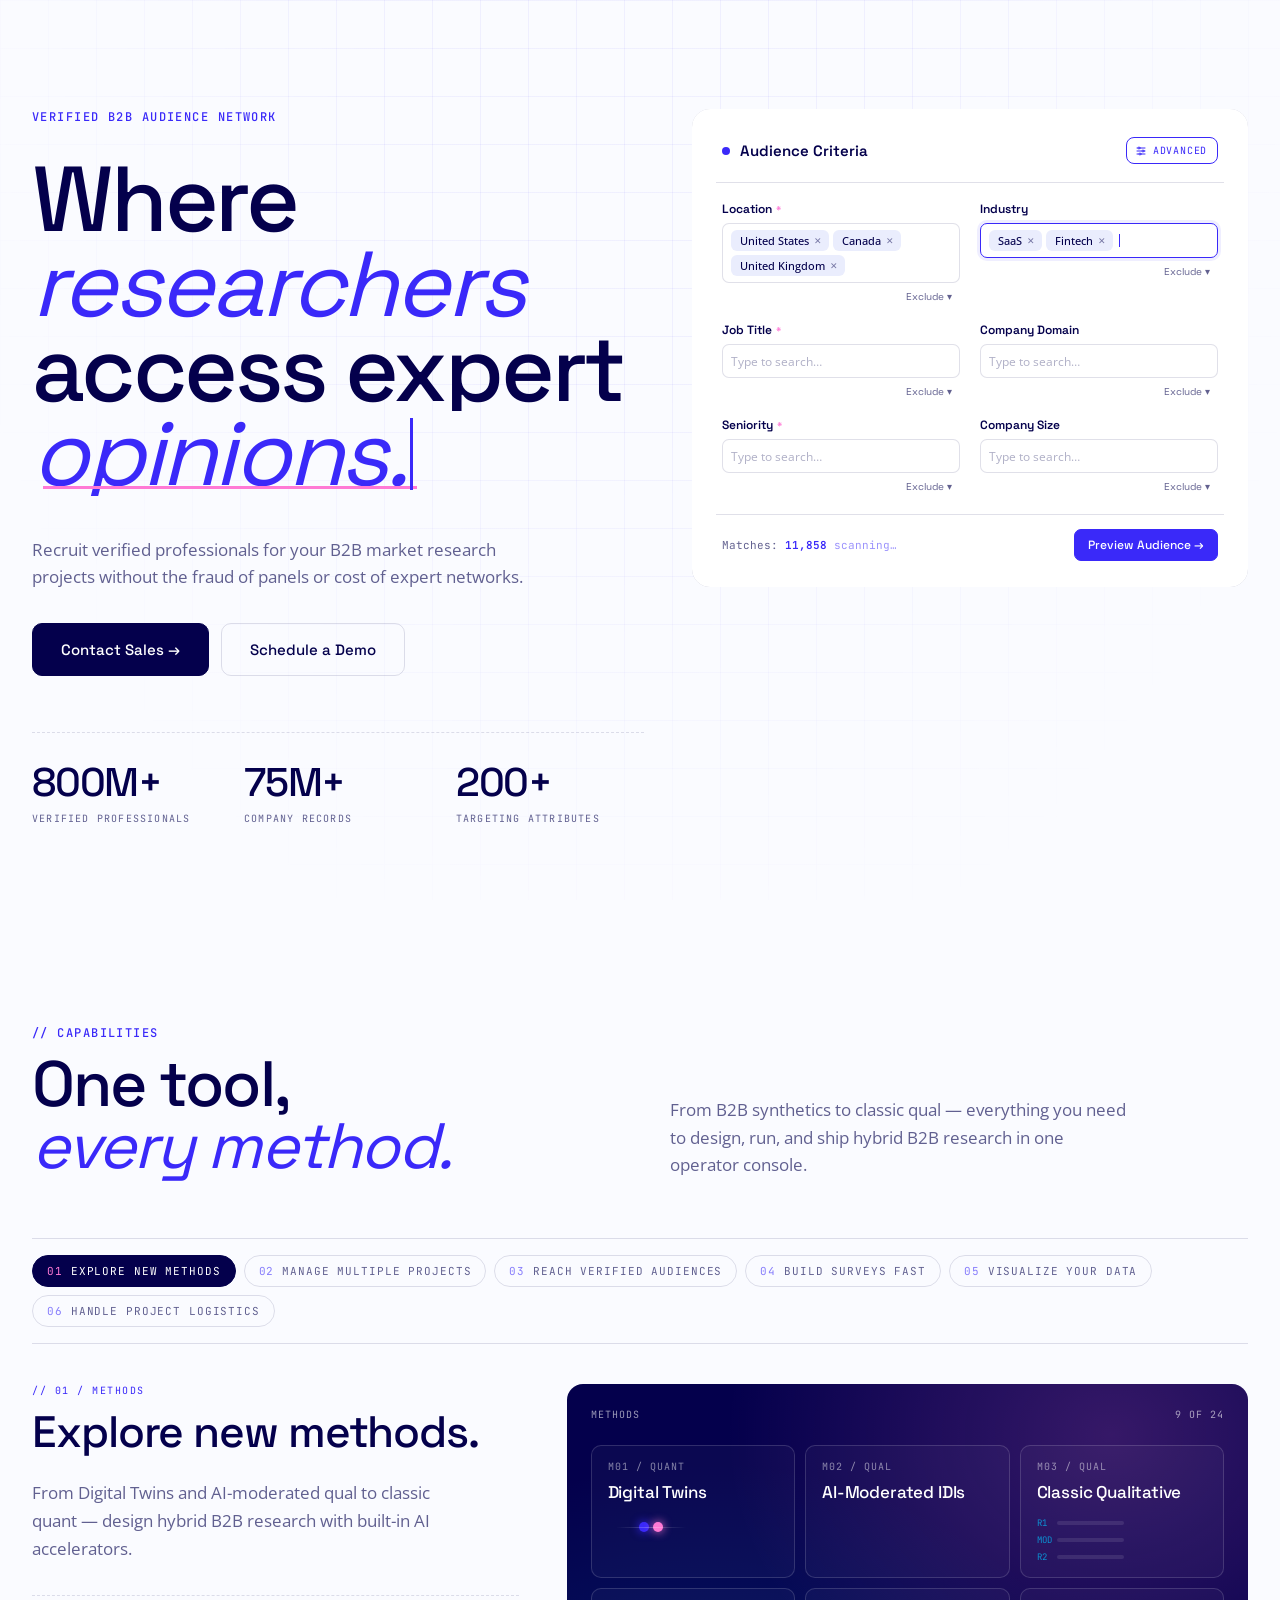
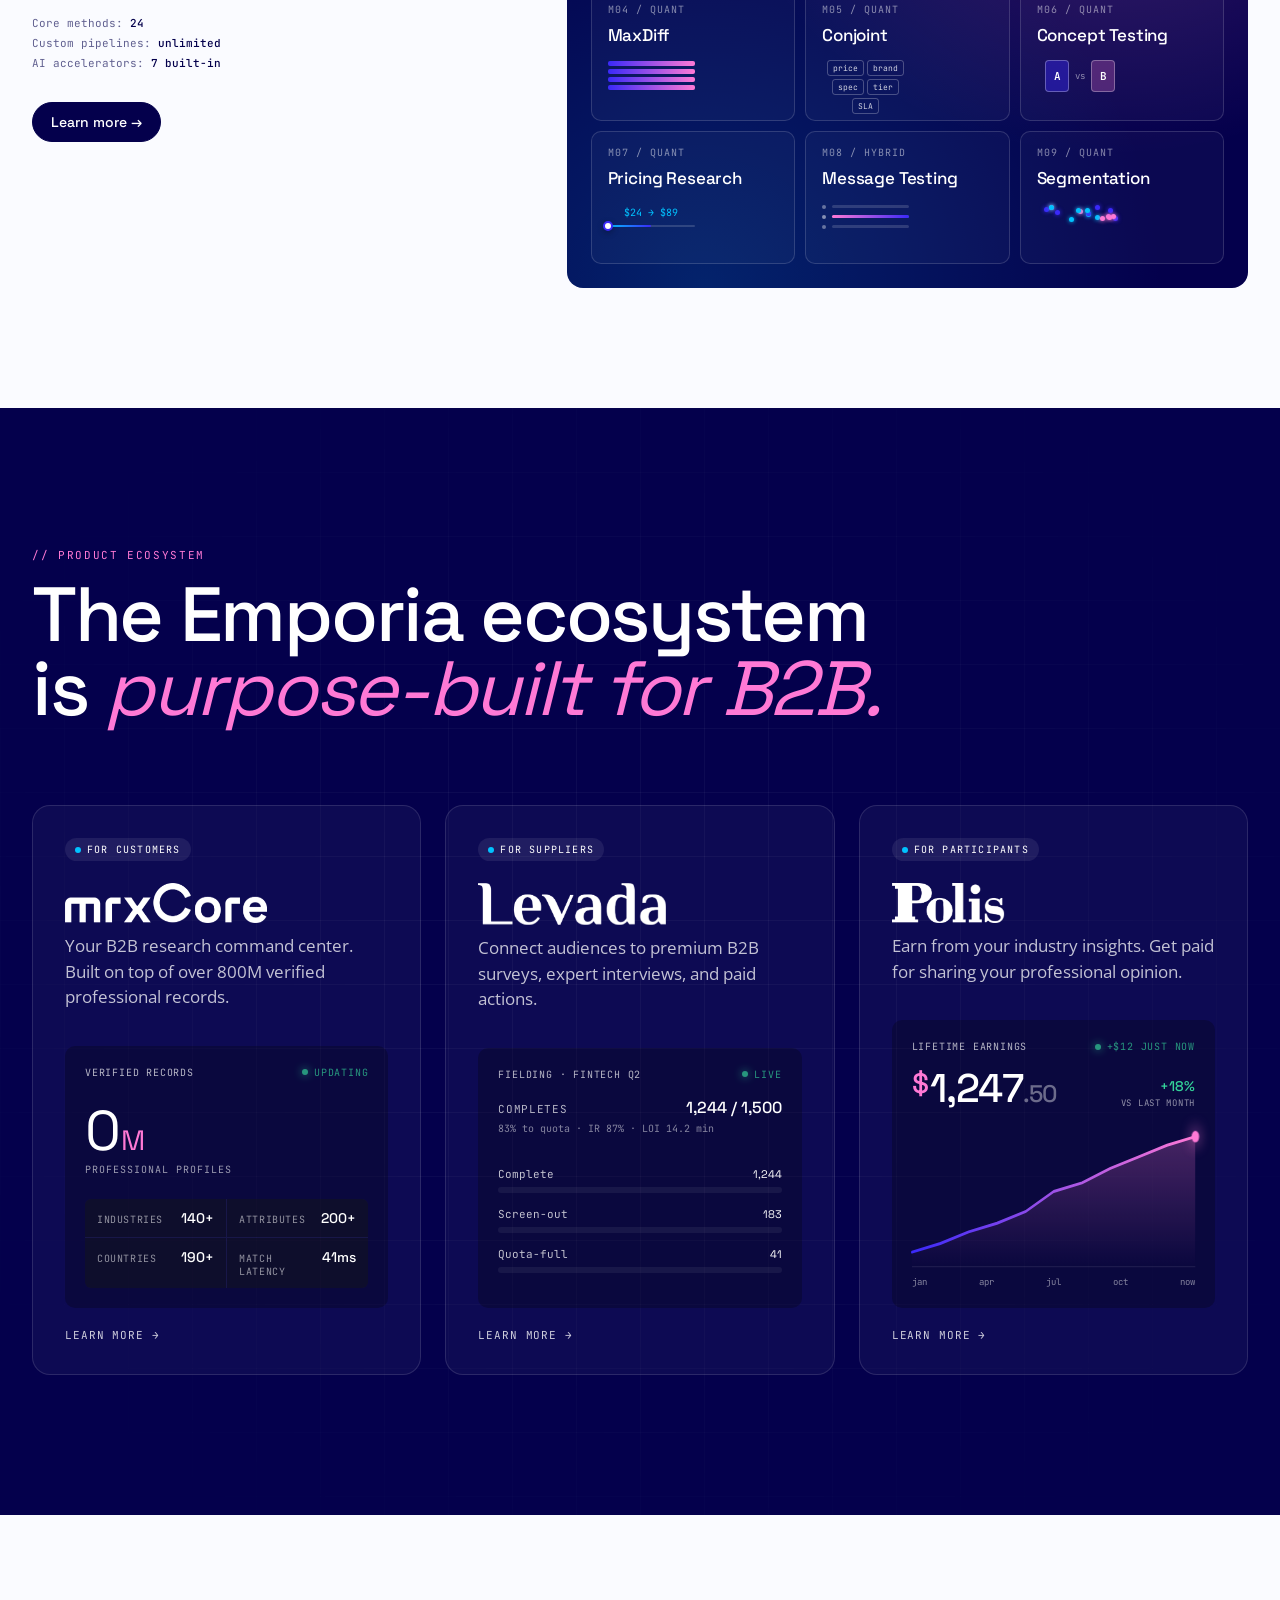
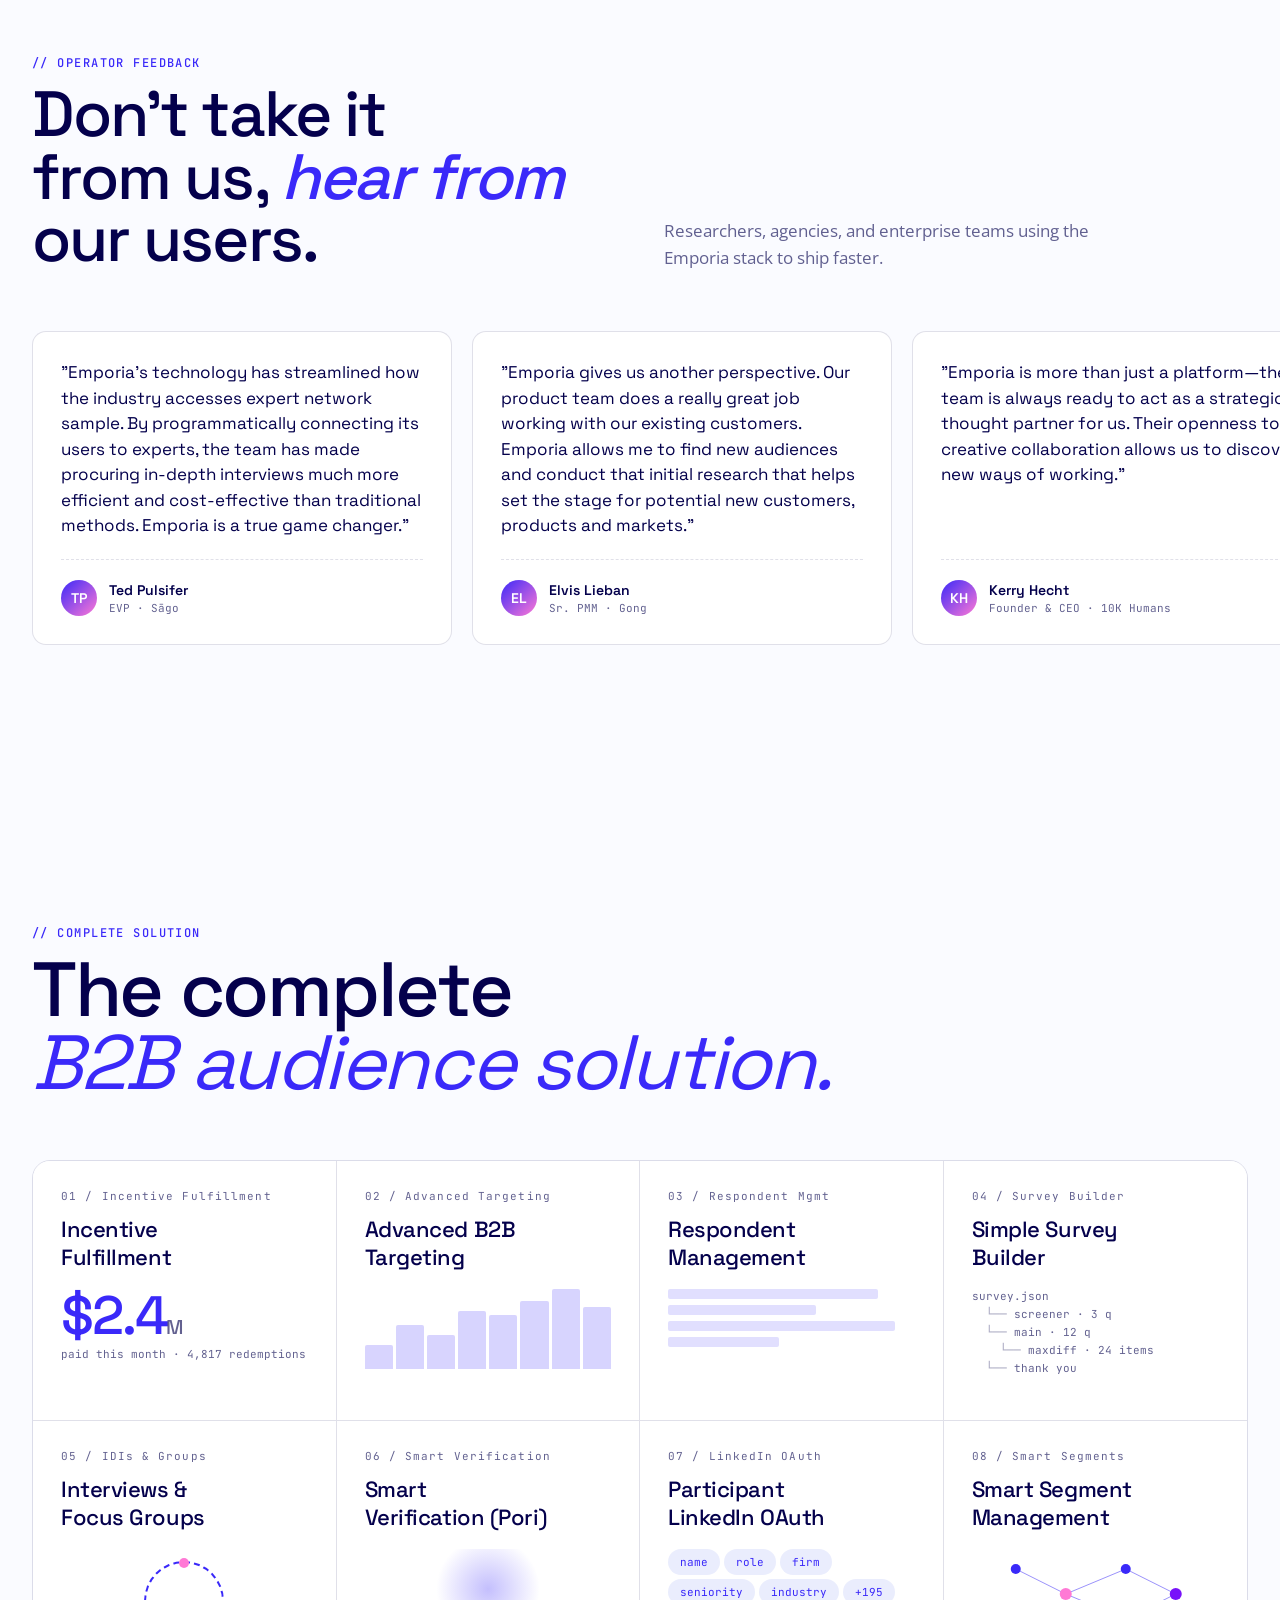
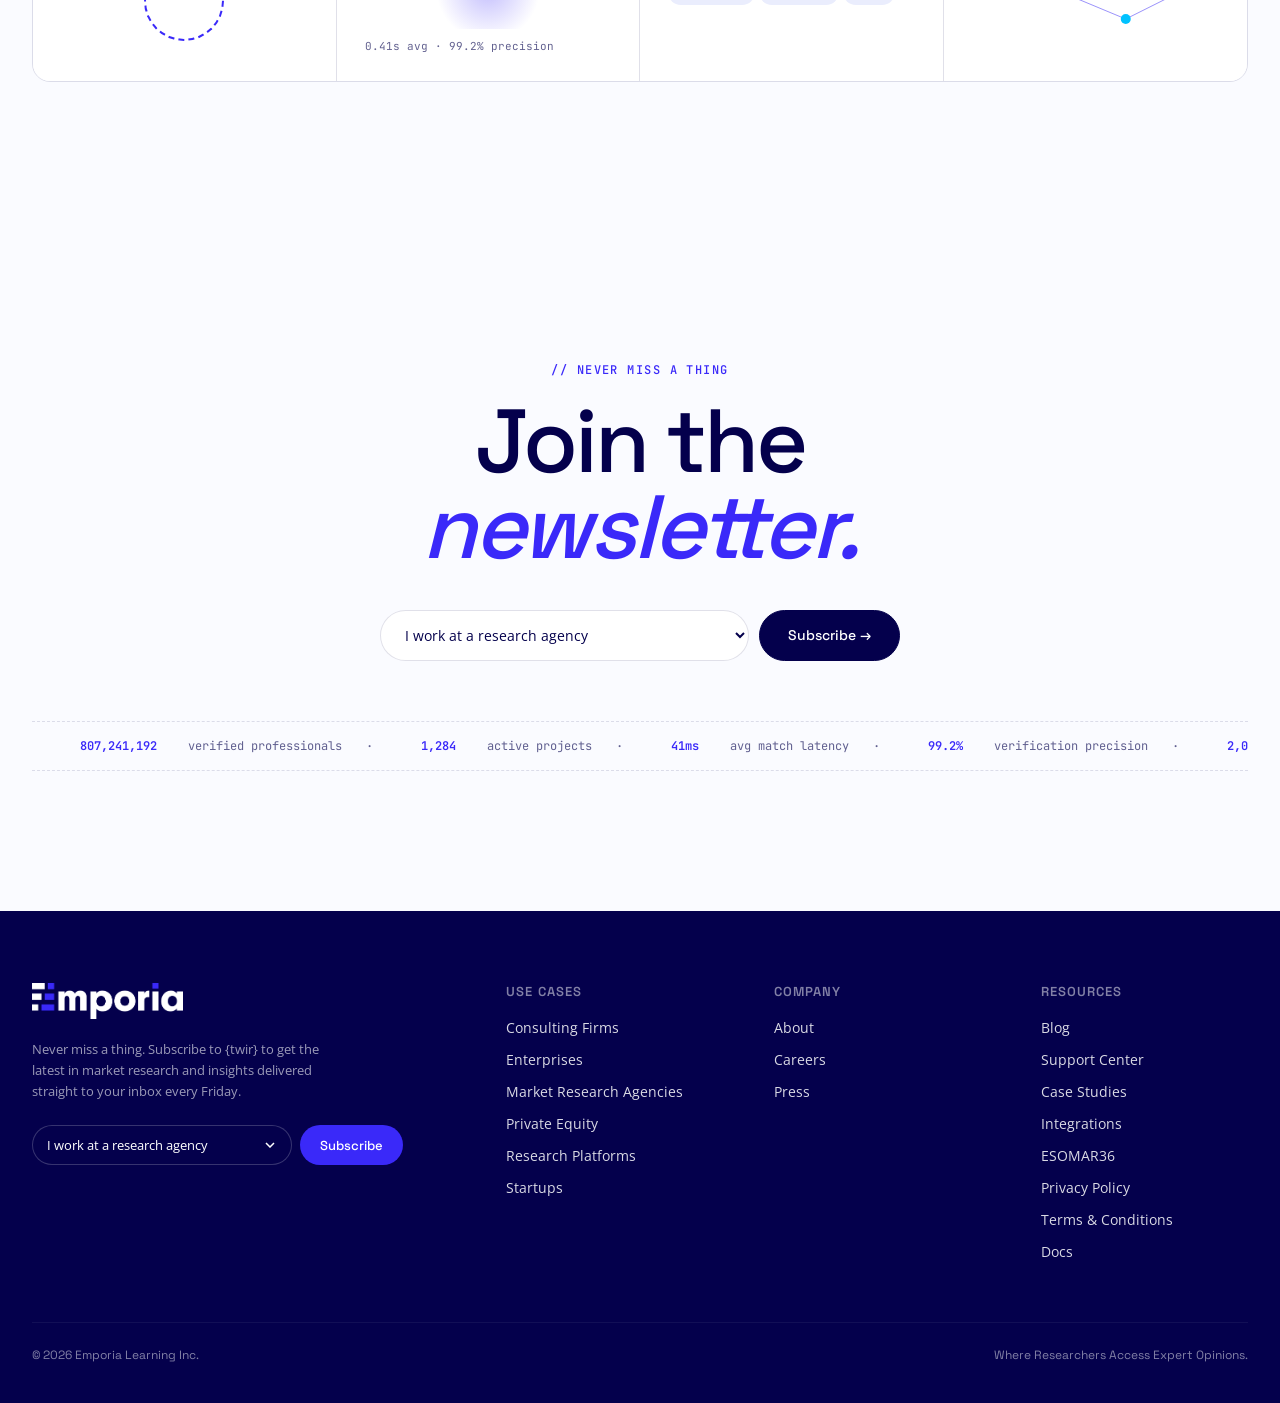
==== commit a6d46940: "Terminal homepage: tighten team names, refresh product taglines, add micro-animations - Team cards: " ====
--- a/Emporia Homepage - Terminal.html
+++ b/Emporia Homepage - Terminal.html
@@ -442,7 +442,7 @@
 .tm-av.agent-av svg { position: relative; z-index: 1; }
 .tm-body { display: flex; flex-direction: column; gap: 2px; min-width: 0; flex: 1; }
 .tm-role { font-family: 'JetBrains Mono', monospace; font-size: 9px; opacity: .55; text-transform: uppercase; letter-spacing: .1em; }
-.tm-name { font-family: 'Space Grotesk', sans-serif; font-size: 13px; font-weight: 500; color: #fff; letter-spacing: -.005em; }
+.tm-name { font-family: 'Space Grotesk', sans-serif; font-size: 13px; font-weight: 500; color: #fff; letter-spacing: -.005em; white-space: nowrap; overflow: hidden; text-overflow: ellipsis; }
 .tm-status { font-family: 'JetBrains Mono', monospace; font-size: 10px; margin-top: 3px; display: flex; align-items: center; gap: 5px; opacity: .75; }
 .tm-status::before { content: ''; width: 5px; height: 5px; border-radius: 50%; background: currentColor; flex-shrink: 0; }
 .tm-status.on { color: #34d399; }
@@ -602,6 +602,25 @@
 @keyframes ticker { from { transform: translateX(0); } to { transform: translateX(-50%); } }
 .cta-nl .ticker-bar-inner span { margin: 0 24px; }
 .cta-nl .ticker-bar-inner .n { color: var(--emporia-blue); font-weight: 600; }
+/* ---- Product card micro-animations ---- */
+.product-logo { transition: transform .45s cubic-bezier(.2,.8,.2,1), filter .45s ease; will-change: transform; }
+.product:hover .product-logo { transform: translateY(-2px) scale(1.03); filter: drop-shadow(0 6px 14px rgba(58,41,249,.35)); }
+.product .pviz-attr { opacity: 0; transform: translateY(4px); transition: opacity .5s cubic-bezier(.2,.8,.2,1), transform .5s cubic-bezier(.2,.8,.2,1), background-color .25s ease; }
+.product.reveal.in .pviz-attr { opacity: 1; transform: translateY(0); }
+.product.reveal.in .pviz-attr:nth-child(1) { transition-delay: .35s, .35s, 0s; }
+.product.reveal.in .pviz-attr:nth-child(2) { transition-delay: .45s, .45s, 0s; }
+.product.reveal.in .pviz-attr:nth-child(3) { transition-delay: .55s, .55s, 0s; }
+.product.reveal.in .pviz-attr:nth-child(4) { transition-delay: .65s, .65s, 0s; }
+.product:hover .pviz-attr:hover { background: rgba(58,41,249,.18); }
+.pviz-quota-fill { position: relative; overflow: hidden; }
+.pviz-quota-fill::after { content: ''; position: absolute; inset: 0; background: linear-gradient(90deg, transparent 0%, rgba(255,255,255,.22) 50%, transparent 100%); transform: translateX(-120%); animation: bar-shimmer 4.5s ease-in-out 2.2s infinite; }
+@keyframes bar-shimmer { 0%, 10% { transform: translateX(-120%); } 55%, 100% { transform: translateX(260%); } }
+.pviz-polis-graph .endpoint-pulse { fill: none; stroke: var(--mint-pink); stroke-width: 1.2; opacity: 0; animation: endpoint-pulse 2.4s ease-out 2.4s infinite; }
+@keyframes endpoint-pulse { 0% { r: 4; opacity: .6; } 80% { opacity: 0; } 100% { r: 14; opacity: 0; } }
+@media (prefers-reduced-motion: reduce) {
+  .pviz-quota-fill::after, .pviz-polis-graph .endpoint-pulse { animation: none; }
+  .product .pviz-attr { opacity: 1; transform: none; }
+}
 @media (max-width: 960px) { .hero-split, .cap-head, .cap-display, .products, .testi-head { grid-template-columns: 1fr; } .matrix-grid { grid-template-columns: repeat(2,1fr); } .mx { border-right-width: 1px !important; } .mx:nth-child(2n) { border-right: 0 !important; } }
 </style>
 </head>
@@ -975,7 +994,7 @@
         <div class="product reveal">
           <span class="product-chip">For Customers</span>
           <img class="product-logo mrx" src="assets/mrxcore-logo.png" alt="mrxCore">
-          <p class="p-tagline">Your B2B audience command center. Built on nearly 800M professional records.</p>
+          <p class="p-tagline">Your B2B research command center. Built on top of over 800M verified professional records.</p>
           <div class="pviz">
             <div class="pviz-head"><span>verified records</span><span class="live">updating</span></div>
             <div>
@@ -994,7 +1013,7 @@
         <div class="product reveal">
           <span class="product-chip">For Suppliers</span>
           <img class="product-logo levada" src="assets/levada-logo.png" alt="Levada">
-          <p class="p-tagline">Best-in-class audience allocation tooling. Manage traffic, reconcile, and append metadata with clarity.</p>
+          <p class="p-tagline">Connect audiences to premium B2B surveys, expert interviews, and paid actions.</p>
           <div class="pviz">
             <div class="pviz-head"><span>fielding · fintech Q2</span><span class="live">live</span></div>
             <div class="pviz-quota-head"><span class="title">completes</span><span class="total">1,244 / 1,500</span></div>
@@ -1036,6 +1055,7 @@
                 <path class="fill" d="M 0,88 L 30,82 L 60,74 L 90,68 L 120,60 L 150,46 L 180,40 L 210,30 L 240,22 L 270,14 L 300,8 L 300,100 L 0,100 Z"/>
                 <path class="line" d="M 0,88 L 30,82 L 60,74 L 90,68 L 120,60 L 150,46 L 180,40 L 210,30 L 240,22 L 270,14 L 300,8"/>
                 <circle class="endpoint" cx="300" cy="8"/>
+                <circle class="endpoint-pulse" cx="300" cy="8"/>
               </svg>
             </div>
             <div class="pviz-polis-axis-lbl"><span>jan</span><span>apr</span><span>jul</span><span>oct</span><span>now</span></div>
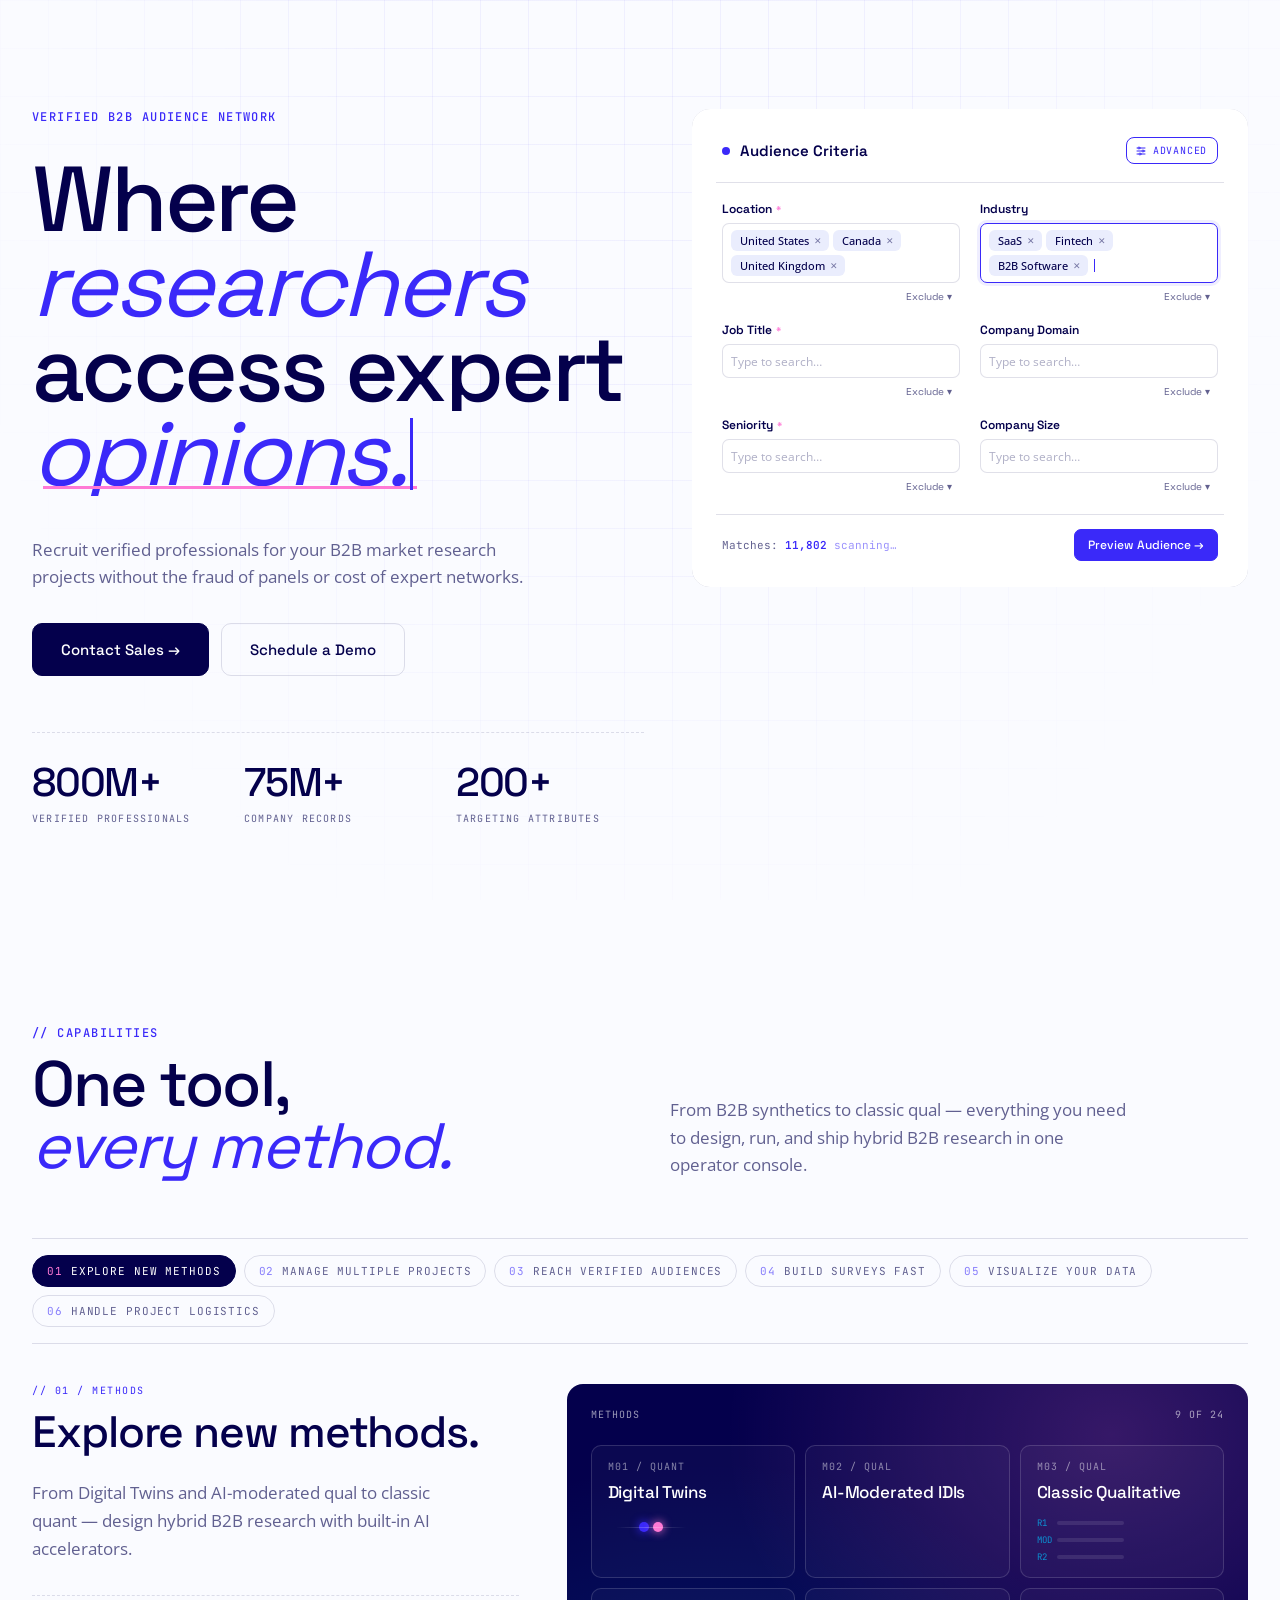
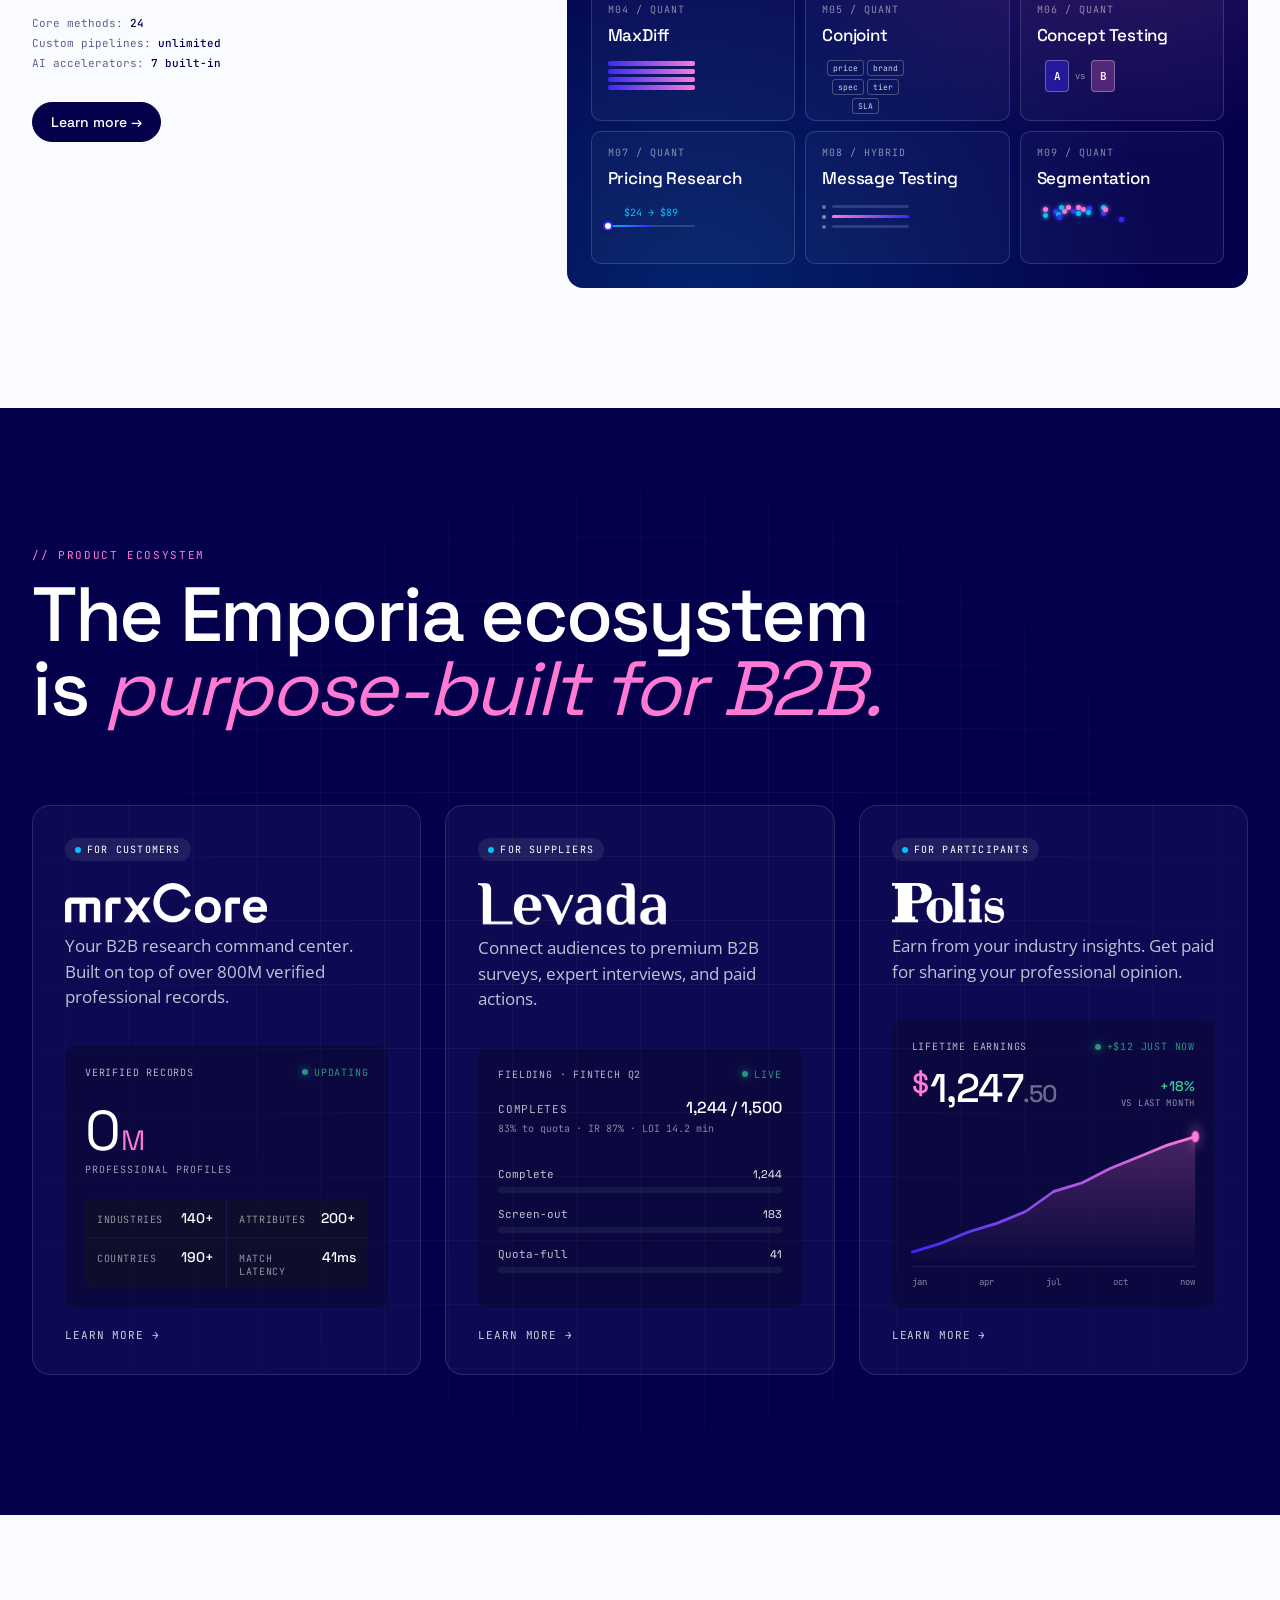
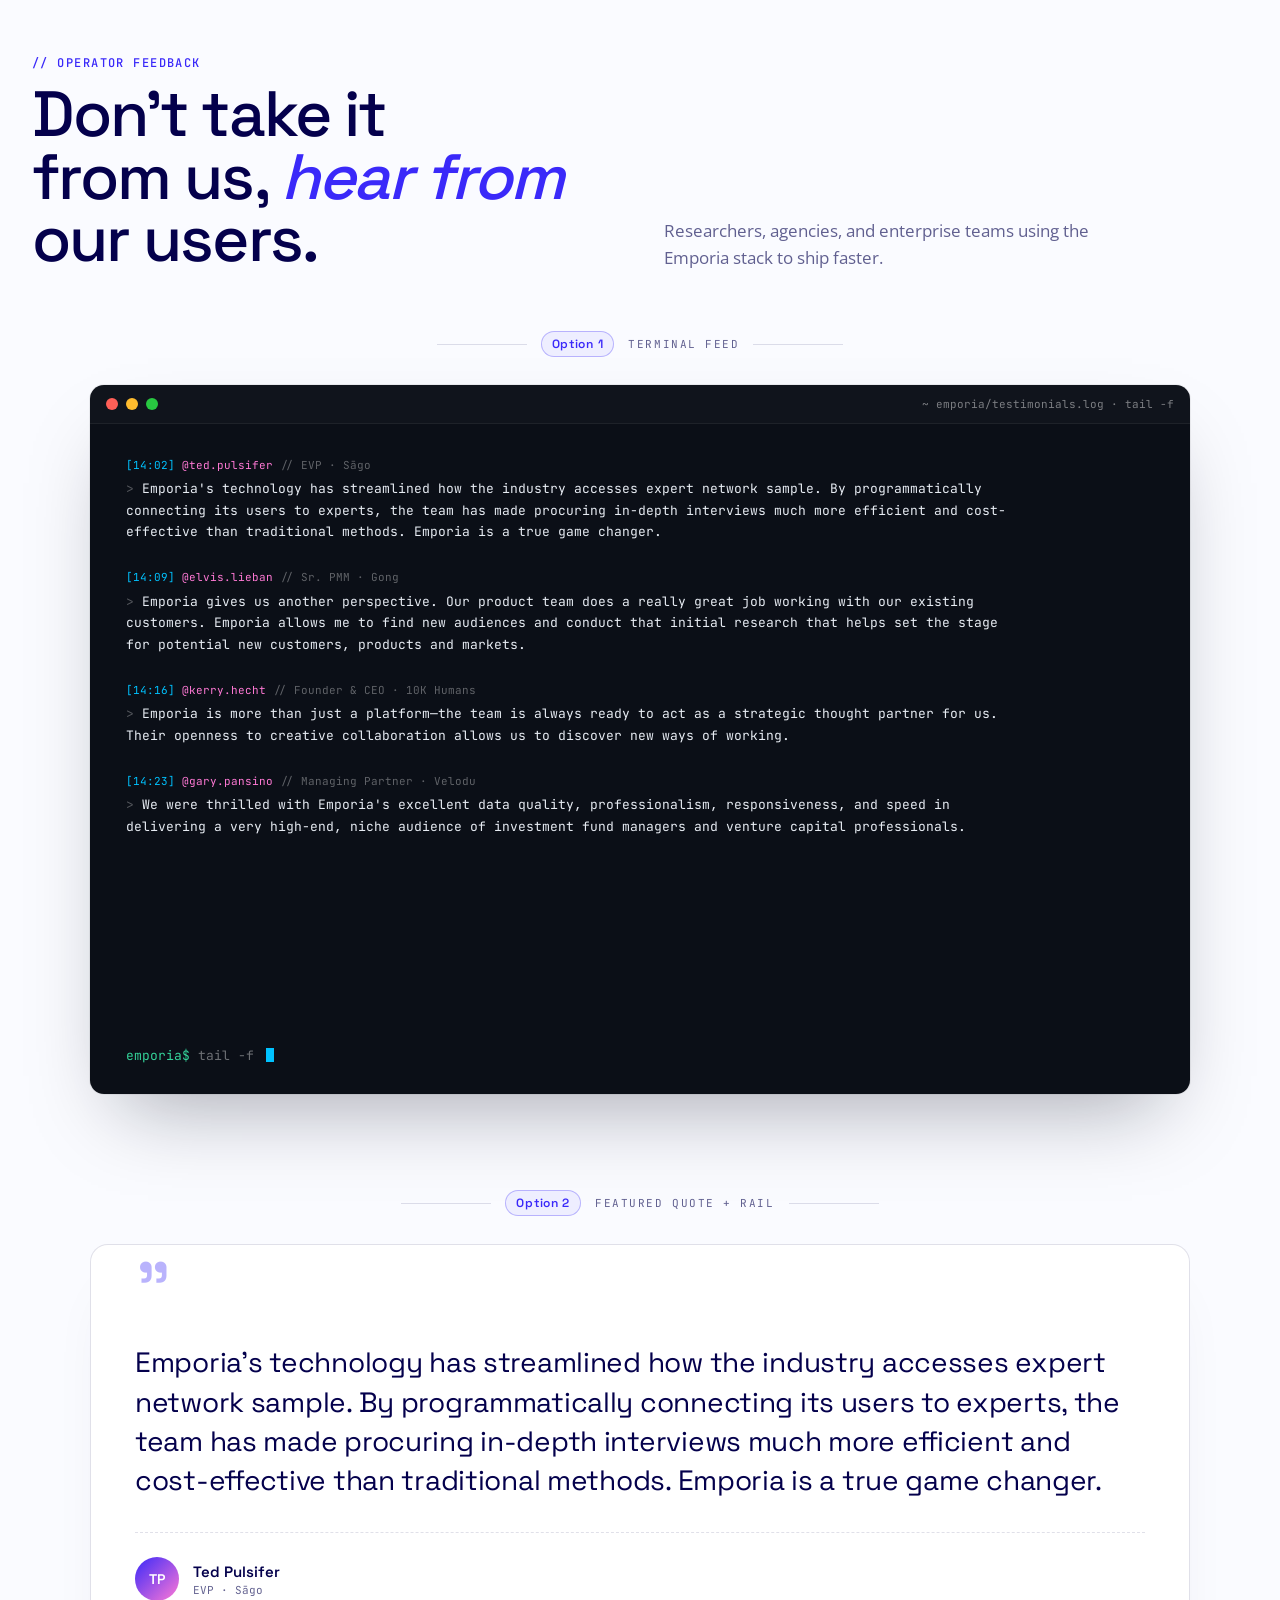
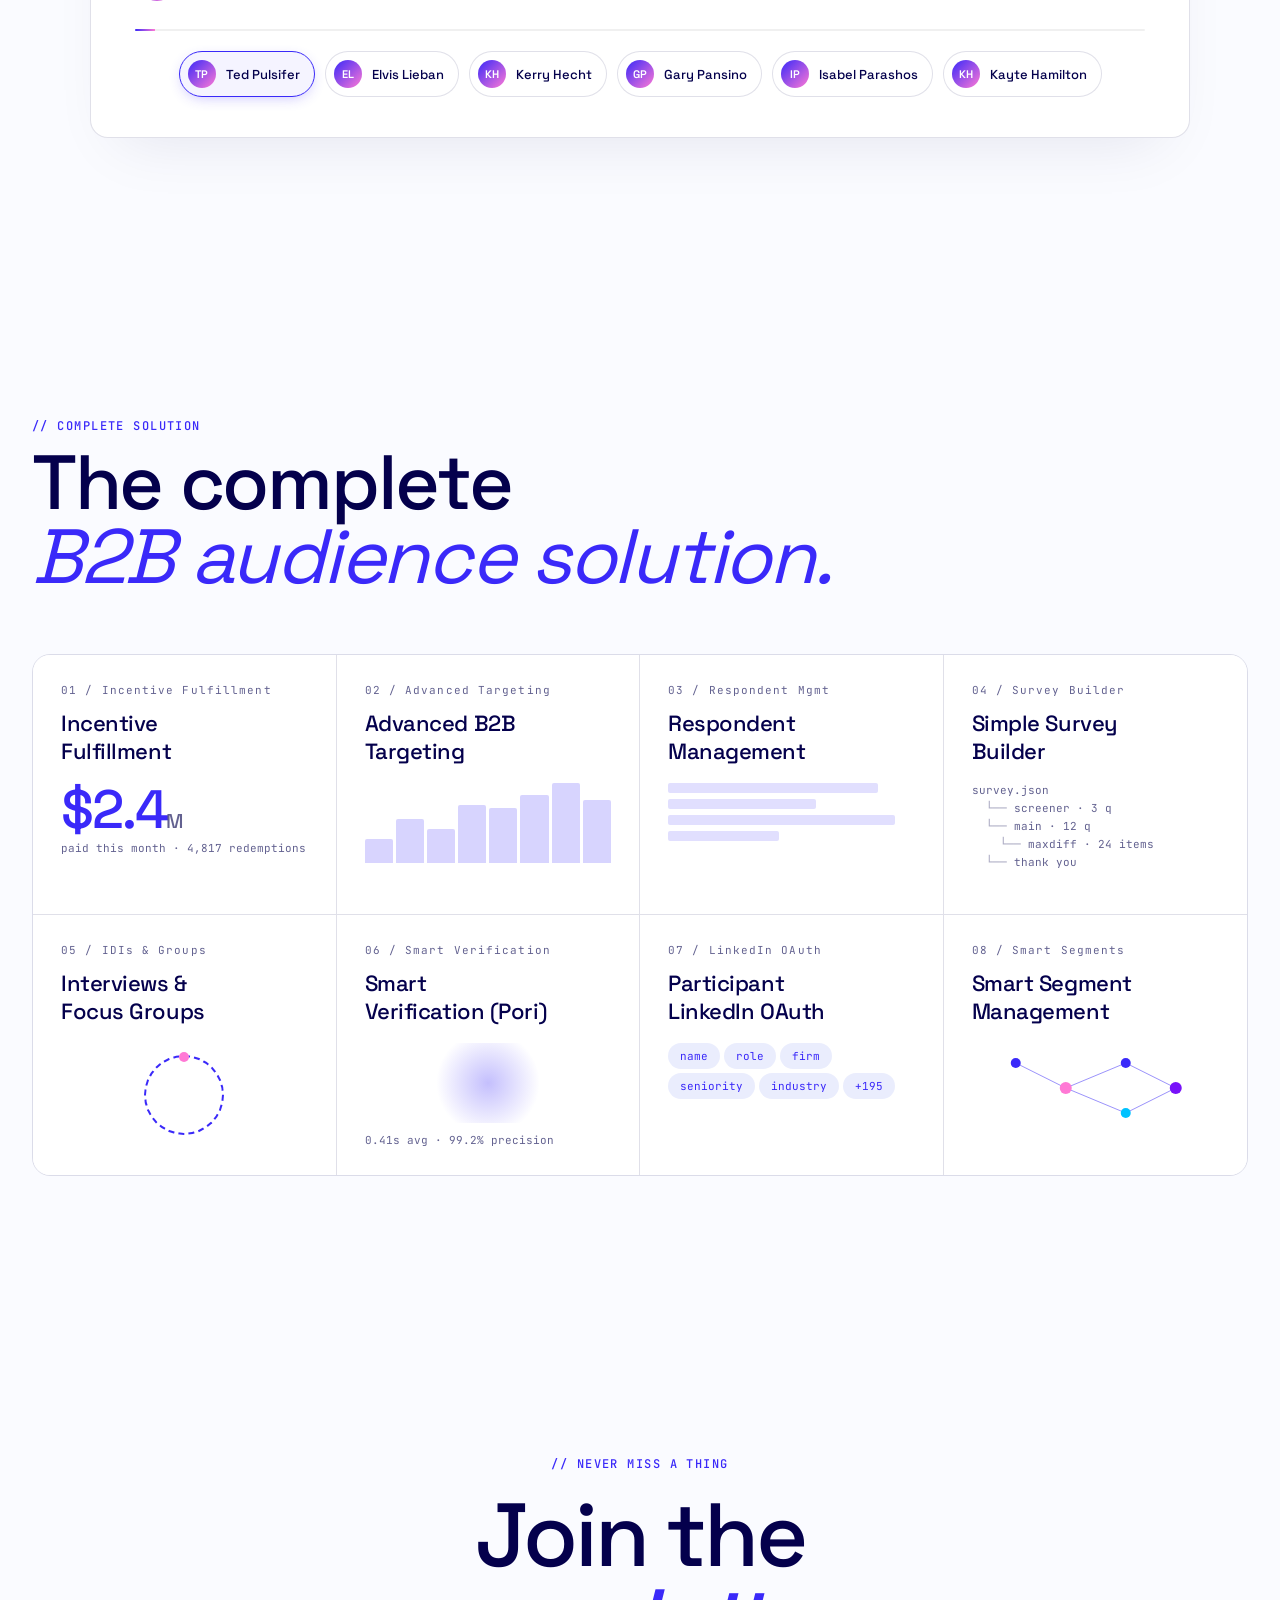
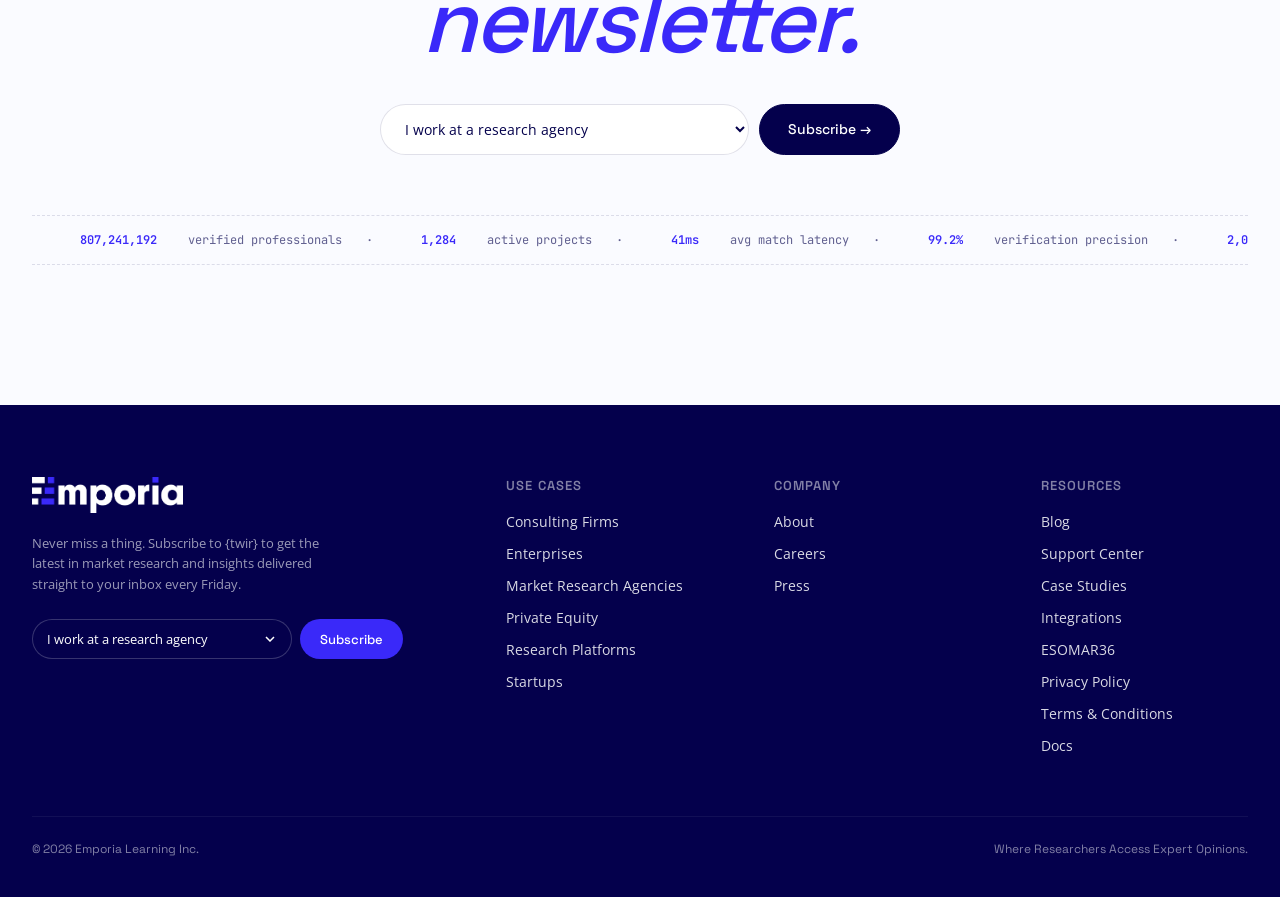
==== commit 0f76a7ff: "Testimonials: A/B two designs — terminal feed and featured+rail Replaces the horizontal marquee with" ====
--- a/Emporia Homepage - Terminal.html
+++ b/Emporia Homepage - Terminal.html
@@ -602,6 +602,57 @@
 @keyframes ticker { from { transform: translateX(0); } to { transform: translateX(-50%); } }
 .cta-nl .ticker-bar-inner span { margin: 0 24px; }
 .cta-nl .ticker-bar-inner .n { color: var(--emporia-blue); font-weight: 600; }
+/* ---- Testimonial A/B compare labels ---- */
+.testi-compare-label { font-family: 'JetBrains Mono', monospace; font-size: 11px; letter-spacing: .14em; text-transform: uppercase; color: var(--muted); margin: 0 auto 28px; max-width: 1100px; display: flex; align-items: center; justify-content: center; gap: 14px; }
+.testi-compare-label::before, .testi-compare-label::after { content: ''; flex: 1; max-width: 90px; height: 1px; background: var(--rule); }
+.testi-compare-label .lbl { font-family: 'Space Grotesk', sans-serif; font-weight: 600; font-size: 12px; color: var(--emporia-blue); letter-spacing: .06em; padding: 4px 10px; border: 1px solid rgba(58,41,249,.3); border-radius: 999px; background: rgba(58,41,249,.06); text-transform: none; }
+
+/* ---- Option 1 · Terminal feed ---- */
+.testi-terminal { background: #0b0f17; border-radius: 14px; overflow: hidden; box-shadow: 0 40px 80px -30px rgba(10,14,30,.35), 0 0 0 1px rgba(0,0,0,.06); max-width: 1100px; margin: 0 auto; }
+.tt-chrome { display: flex; align-items: center; gap: 8px; padding: 12px 16px; border-bottom: 1px solid rgba(255,255,255,.06); background: rgba(255,255,255,.02); font-family: 'JetBrains Mono', monospace; font-size: 11px; color: rgba(255,255,255,.45); }
+.tt-dot { width: 12px; height: 12px; border-radius: 50%; }
+.tt-dot.r { background: #ff5f57; }
+.tt-dot.y { background: #febc2e; }
+.tt-dot.g { background: #28c841; }
+.tt-title { margin-left: auto; }
+.tt-body { padding: 32px 36px 28px; font-family: 'JetBrains Mono', monospace; font-size: 13px; line-height: 1.65; color: #e7ecf3; min-height: 360px; }
+.tt-line { opacity: 0; transform: translateY(6px); transition: opacity .45s ease, transform .45s cubic-bezier(.2,.8,.2,1); margin-bottom: 26px; }
+.tt-line.in { opacity: 1; transform: translateY(0); }
+.tt-meta { font-size: 11px; color: rgba(255,255,255,.4); margin-bottom: 4px; }
+.tt-meta .ts { color: #00C2FF; }
+.tt-meta .user { color: #FF79D5; }
+.tt-meta .role { color: rgba(255,255,255,.35); }
+.tt-quote { color: #e7ecf3; max-width: 880px; }
+.tt-quote::before { content: '> '; color: rgba(255,255,255,.3); }
+.tt-prompt { color: rgba(255,255,255,.4); font-size: 13px; margin-top: 8px; }
+.tt-prompt .p { color: #34d399; }
+.tt-cursor { display: inline-block; width: 8px; height: 14px; background: #00C2FF; vertical-align: -2px; margin-left: 4px; animation: tt-blink 1s step-end infinite; }
+@keyframes tt-blink { 0%, 50% { opacity: 1; } 50.01%, 100% { opacity: 0; } }
+
+/* ---- Option 2 · Featured quote + rail ---- */
+.testi-feature { max-width: 1100px; margin: 0 auto; padding: 48px 44px 40px; background: #fff; border: 1px solid var(--rule); border-radius: 18px; box-shadow: 0 30px 60px -30px rgba(4,0,76,.1); }
+.tf-quote-wrap { display: grid; }
+.tf-quote { grid-area: 1 / 1; opacity: 0; transition: opacity .55s cubic-bezier(.2,.8,.2,1); pointer-events: none; }
+.tf-quote.active { opacity: 1; pointer-events: auto; }
+.tf-mark { font-family: 'Space Grotesk', sans-serif; font-size: 86px; line-height: 0; color: var(--emporia-blue); opacity: .35; display: block; height: 30px; }
+.tf-q-text { font-family: 'Space Grotesk', sans-serif; font-size: clamp(20px, 2.2vw, 28px); line-height: 1.4; color: var(--deep-blue); letter-spacing: -.01em; font-weight: 400; margin-top: 20px; }
+.tf-attr { display: flex; align-items: center; gap: 14px; margin-top: 32px; padding-top: 24px; border-top: 1px dashed var(--rule); }
+.tf-attr .tf-chip-ava { width: 44px; height: 44px; font-size: 14px; }
+.tf-name { font-family: 'Space Grotesk', sans-serif; font-weight: 600; font-size: 15px; color: var(--deep-blue); }
+.tf-role { font-family: 'JetBrains Mono', monospace; font-size: 11px; color: var(--muted); margin-top: 2px; }
+.tf-progress { height: 2px; background: rgba(0,0,0,.06); border-radius: 999px; overflow: hidden; margin-top: 28px; }
+.tf-progress-bar { height: 100%; background: linear-gradient(90deg, var(--emporia-blue), var(--mint-pink)); width: 0; }
+.tf-rail { display: flex; gap: 10px; flex-wrap: wrap; justify-content: center; margin-top: 20px; }
+.tf-chip { display: inline-flex; align-items: center; gap: 10px; padding: 8px 14px 8px 8px; background: #fff; border: 1px solid var(--rule); border-radius: 999px; cursor: pointer; transition: all .25s cubic-bezier(.2,.8,.2,1); font: inherit; }
+.tf-chip:hover { border-color: var(--emporia-blue); transform: translateY(-1px); }
+.tf-chip.active { border-color: var(--emporia-blue); background: rgba(58,41,249,.05); box-shadow: 0 4px 14px -4px rgba(58,41,249,.3); }
+.tf-chip-ava { width: 28px; height: 28px; border-radius: 50%; background: linear-gradient(135deg, var(--emporia-blue), var(--mint-pink)); color: #fff; display: flex; align-items: center; justify-content: center; font-family: 'Space Grotesk', sans-serif; font-weight: 600; font-size: 11px; flex-shrink: 0; }
+.tf-chip-name { font-family: 'Space Grotesk', sans-serif; font-size: 13px; font-weight: 500; color: var(--deep-blue); white-space: nowrap; }
+@media (prefers-reduced-motion: reduce) {
+  .tt-line { opacity: 1 !important; transform: none !important; }
+  .tt-cursor { animation: none; }
+}
+
 /* ---- Product card micro-animations ---- */
 .product-logo { transition: transform .45s cubic-bezier(.2,.8,.2,1), filter .45s ease; will-change: transform; }
 .product:hover .product-logo { transform: translateY(-2px) scale(1.03); filter: drop-shadow(0 6px 14px rgba(58,41,249,.35)); }
@@ -1071,7 +1122,23 @@
       <div><div class="eyebrow">// Operator feedback</div><h2>Don't take it <br/>from us, <span class="it">hear from</span> <br/>our users.</h2></div>
       <p style="font-size:17px;line-height:1.6;color:var(--muted);max-width:440px;margin:0;">Researchers, agencies, and enterprise teams using the Emporia stack to ship faster.</p>
     </div>
-    <div class="testi-marquee" id="testi-marquee"></div>
+    <div class="testi-compare-label"><span class="lbl">Option 1</span> Terminal feed</div>
+    <div class="testi-terminal" id="testi-terminal">
+      <div class="tt-chrome">
+        <div class="tt-dot r"></div><div class="tt-dot y"></div><div class="tt-dot g"></div>
+        <div class="tt-title">~ emporia/testimonials.log · tail -f</div>
+      </div>
+      <div class="tt-body" id="tt-body"></div>
+    </div>
+
+    <div style="height:96px;"></div>
+
+    <div class="testi-compare-label"><span class="lbl">Option 2</span> Featured quote + rail</div>
+    <div class="testi-feature" id="testi-feature">
+      <div class="tf-quote-wrap" id="tf-quote-wrap"></div>
+      <div class="tf-progress"><div class="tf-progress-bar" id="tf-progress-bar"></div></div>
+      <div class="tf-rail" id="tf-rail"></div>
+    </div>
   </section>
 
   <section class="matrix">
@@ -1420,9 +1487,67 @@
   setInterval(push, 2800);
 })();
 const TESTIS=[{n:'Ted Pulsifer',r:'EVP · Sāgo',i:'TP',q:"Emporia's technology has streamlined how the industry accesses expert network sample. By programmatically connecting its users to experts, the team has made procuring in-depth interviews much more efficient and cost-effective than traditional methods. Emporia is a true game changer."},{n:'Elvis Lieban',r:'Sr. PMM · Gong',i:'EL',q:"Emporia gives us another perspective. Our product team does a really great job working with our existing customers. Emporia allows me to find new audiences and conduct that initial research that helps set the stage for potential new customers, products and markets."},{n:'Kerry Hecht',r:'Founder & CEO · 10K Humans',i:'KH',q:"Emporia is more than just a platform—the team is always ready to act as a strategic thought partner for us. Their openness to creative collaboration allows us to discover new ways of working."},{n:'Gary Pansino',r:'Managing Partner · Velodu',i:'GP',q:"We were thrilled with Emporia's excellent data quality, professionalism, responsiveness, and speed in delivering a very high-end, niche audience of investment fund managers and venture capital professionals."},{n:'Isabel Parashos',r:'Sr. Insights · Xero',i:'IP',q:"We are often trying to recruit hard to reach audiences and so it's imperative for us to have high quality data and verified respondents. Emporia go above and beyond to help us."},{n:'Kayte Hamilton',r:'Founder · The Social Question',i:'KH',q:"The growing Emporia team places high value on conversation and collaboration when it comes to bidding projects. You get a hybrid experience of DIY + expert guidance."}];
-const tm=document.getElementById('testi-marquee');
-const rt=t=>`<div class="testi"><div class="testi-quote">"${t.q}"</div><div class="testi-who"><div class="testi-ava">${t.i}</div><div class="testi-meta"><div class="n">${t.n}</div><div class="r">${t.r}</div></div></div></div>`;
-tm.innerHTML=TESTIS.concat(TESTIS).map(rt).join('');
+/* Option 1 — Terminal feed */
+(function(){
+  const body=document.getElementById('tt-body');
+  const term=document.getElementById('testi-terminal');
+  if(!body||!term) return;
+  const handle=n=>n.toLowerCase().replace(/[^a-z\s]/g,'').trim().replace(/\s+/g,'.');
+  const pad=n=>String(n).padStart(2,'0');
+  TESTIS.forEach((t,i)=>{
+    const mins=2+i*7;
+    const h=14+Math.floor(mins/60);
+    const m=mins%60;
+    const line=document.createElement('div');
+    line.className='tt-line';
+    line.innerHTML=`<div class="tt-meta"><span class="ts">[${pad(h)}:${pad(m)}]</span> <span class="user">@${handle(t.n)}</span> <span class="role">// ${t.r}</span></div><div class="tt-quote">${t.q}</div>`;
+    body.appendChild(line);
+  });
+  const prompt=document.createElement('div');
+  prompt.className='tt-prompt';
+  prompt.innerHTML='<span class="p">emporia$</span> tail -f <span class="tt-cursor"></span>';
+  body.appendChild(prompt);
+  const io=new IntersectionObserver(es=>{es.forEach(e=>{if(e.isIntersecting){[...body.querySelectorAll('.tt-line')].forEach((el,i)=>setTimeout(()=>el.classList.add('in'),150+i*320));io.disconnect();}});},{threshold:.15});
+  io.observe(term);
+})();
+
+/* Option 2 — Featured quote + rail */
+(function(){
+  const wrap=document.getElementById('tf-quote-wrap');
+  const rail=document.getElementById('tf-rail');
+  const bar=document.getElementById('tf-progress-bar');
+  const root=document.getElementById('testi-feature');
+  if(!wrap||!rail||!bar||!root) return;
+  TESTIS.forEach((t,i)=>{
+    const q=document.createElement('div');
+    q.className='tf-quote'+(i===0?' active':'');
+    q.dataset.idx=i;
+    q.innerHTML=`<span class="tf-mark">"</span><div class="tf-q-text">${t.q}</div><div class="tf-attr"><div class="tf-chip-ava">${t.i}</div><div><div class="tf-name">${t.n}</div><div class="tf-role">${t.r}</div></div></div>`;
+    wrap.appendChild(q);
+    const c=document.createElement('button');
+    c.type='button';
+    c.className='tf-chip'+(i===0?' active':'');
+    c.dataset.idx=i;
+    c.innerHTML=`<div class="tf-chip-ava">${t.i}</div><div class="tf-chip-name">${t.n}</div>`;
+    c.addEventListener('click',()=>setActive(i,true));
+    rail.appendChild(c);
+  });
+  let cur=0,rafId=null,start=0,running=false;const DUR=7000;
+  function setActive(i,user){
+    cur=i;
+    wrap.querySelectorAll('.tf-quote').forEach(el=>el.classList.toggle('active',+el.dataset.idx===i));
+    rail.querySelectorAll('.tf-chip').forEach(el=>el.classList.toggle('active',+el.dataset.idx===i));
+    if(user){start=performance.now();bar.style.width='0%';}
+  }
+  function tick(now){
+    const p=Math.min(1,(now-start)/DUR);
+    bar.style.width=(p*100)+'%';
+    if(p>=1){setActive((cur+1)%TESTIS.length);start=now;}
+    rafId=requestAnimationFrame(tick);
+  }
+  const io=new IntersectionObserver(es=>{es.forEach(e=>{if(e.isIntersecting&&!running){running=true;start=performance.now();rafId=requestAnimationFrame(tick);}else if(!e.isIntersecting&&running){running=false;cancelAnimationFrame(rafId);}});},{threshold:.25});
+  io.observe(root);
+})();
 enableReveals();
 </script>
 </body>
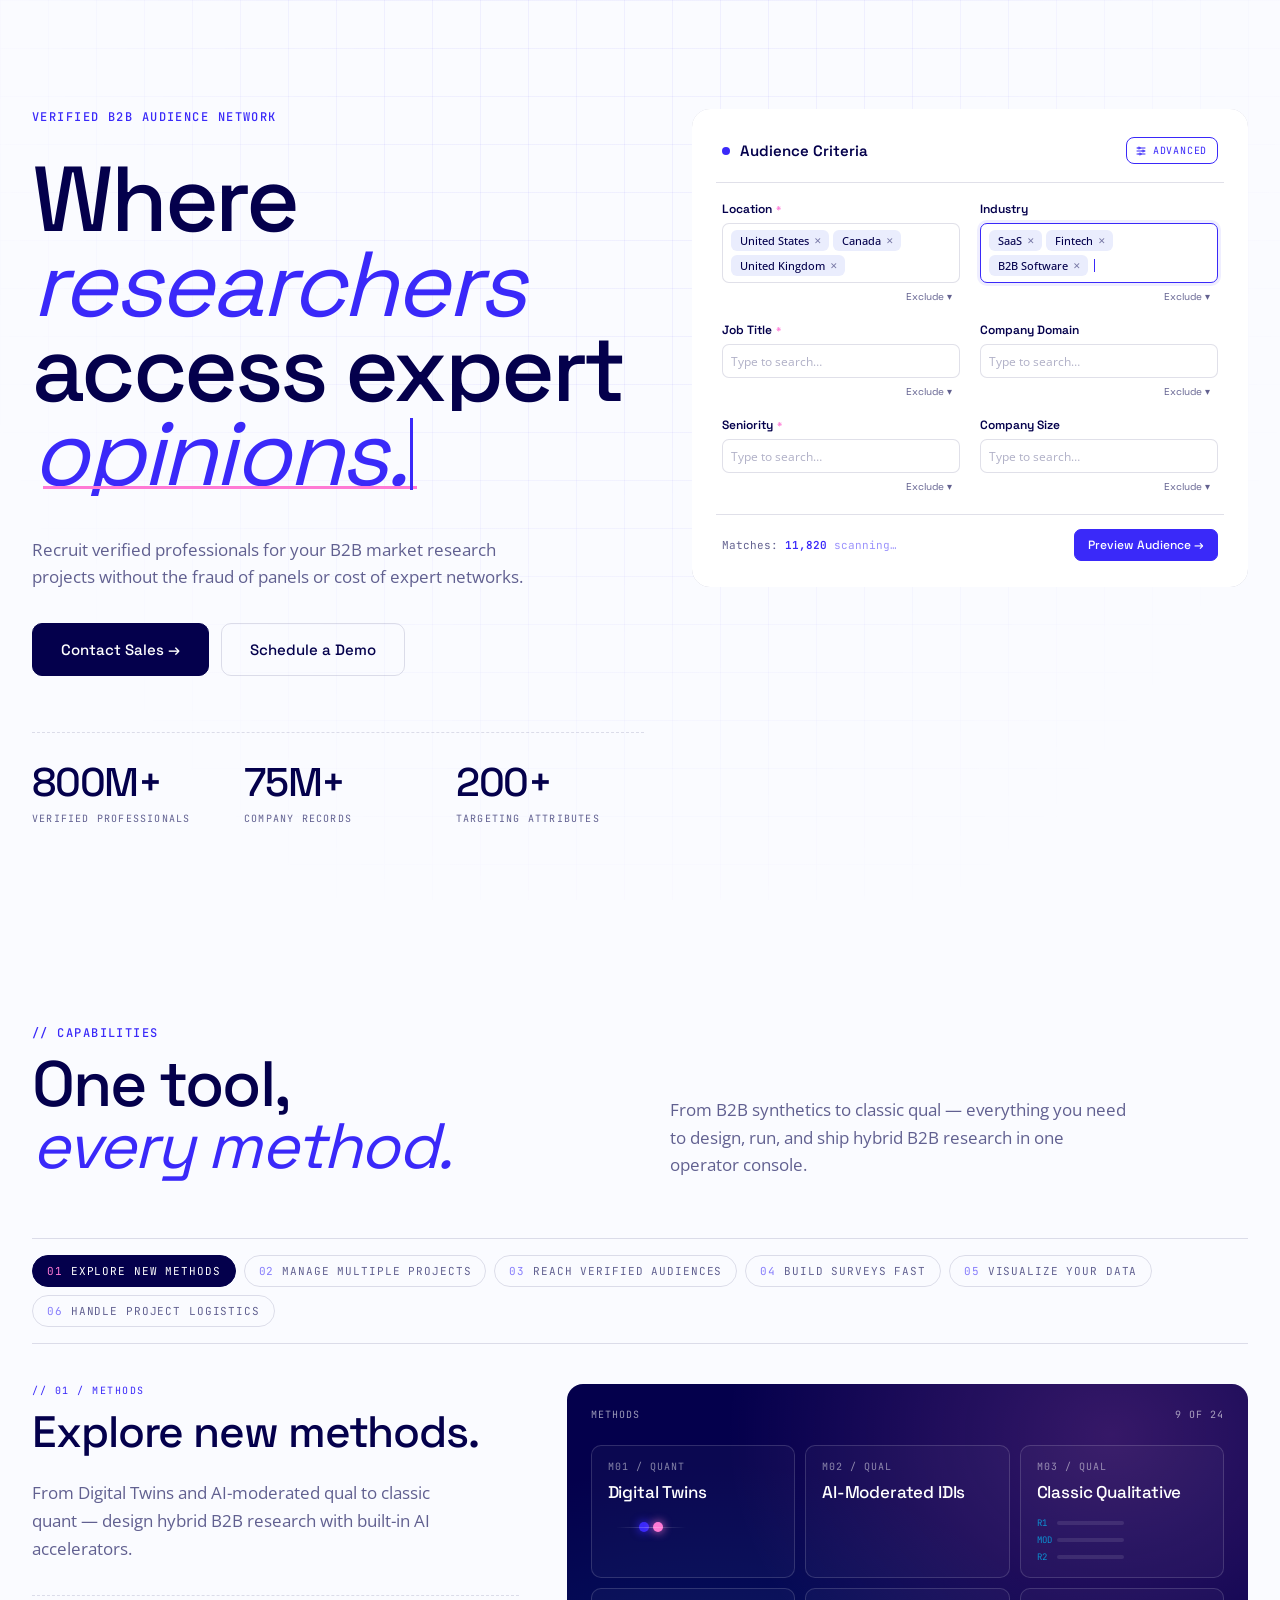
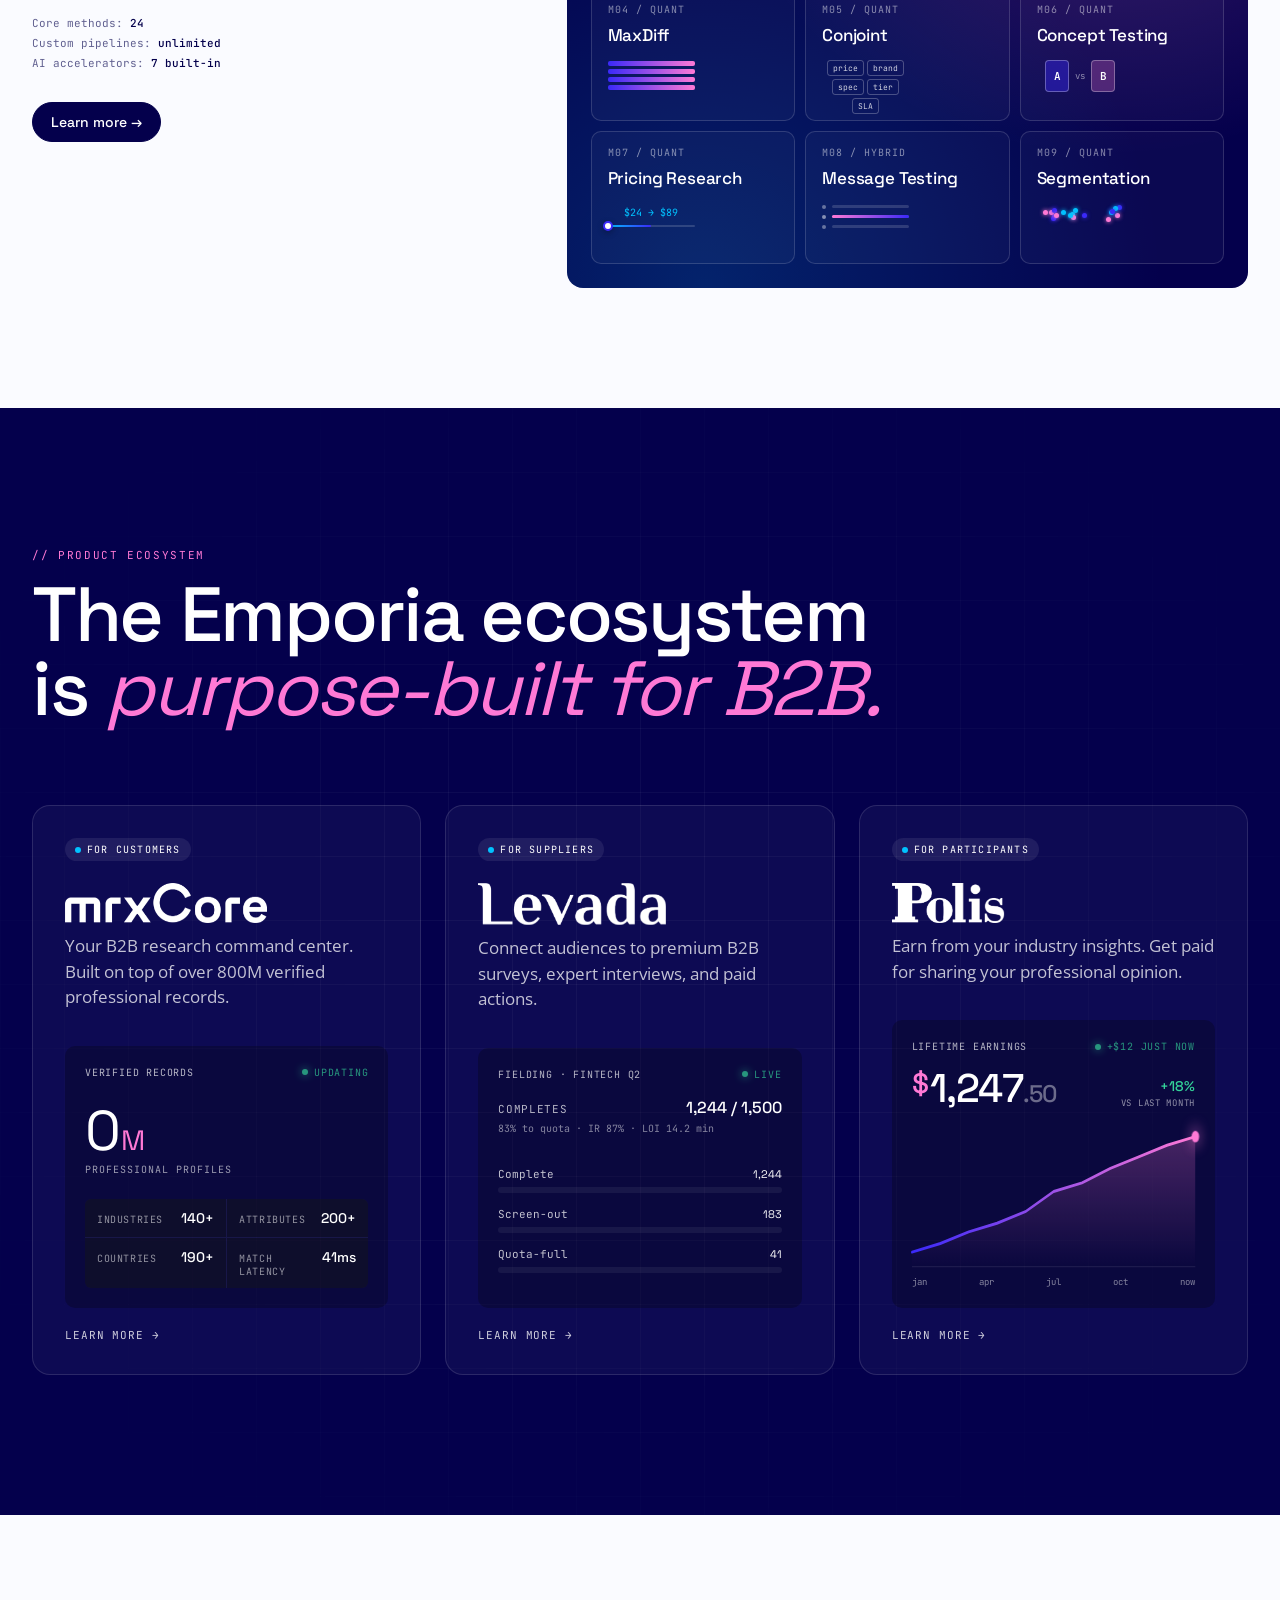
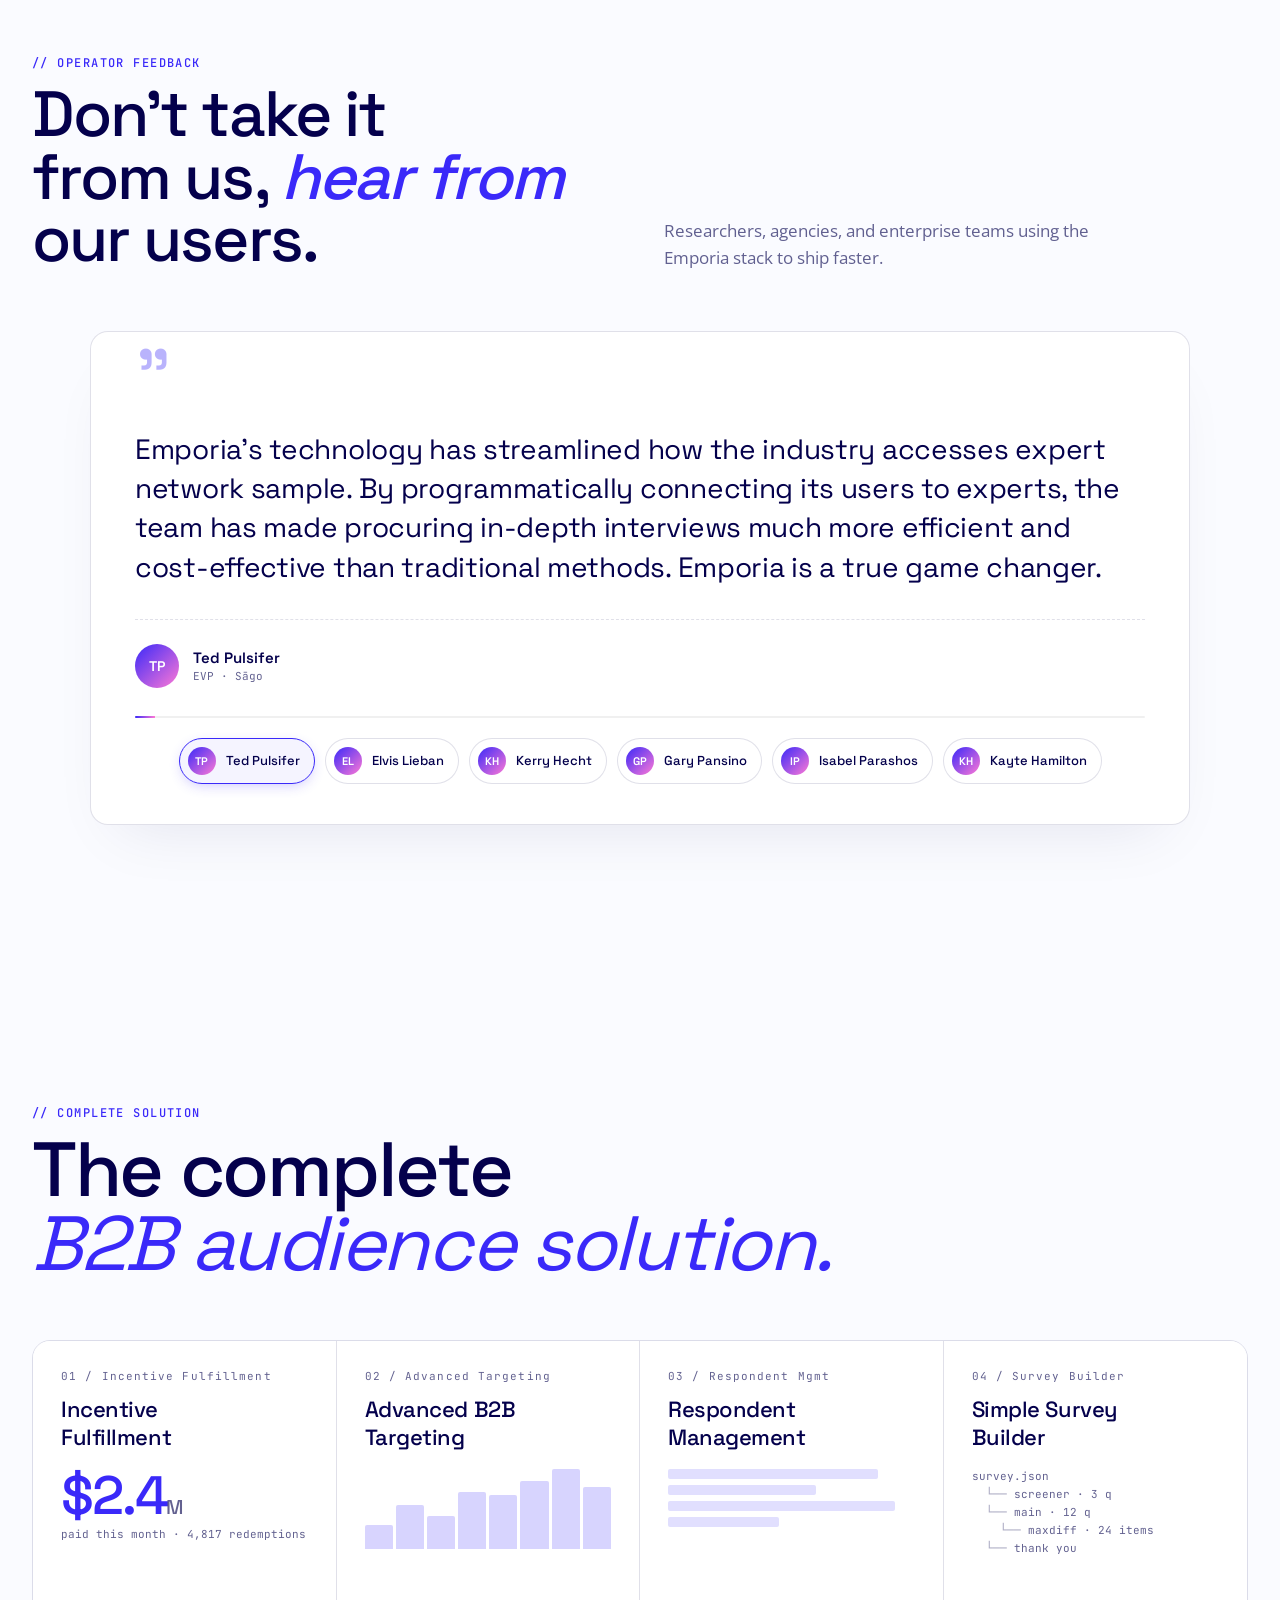
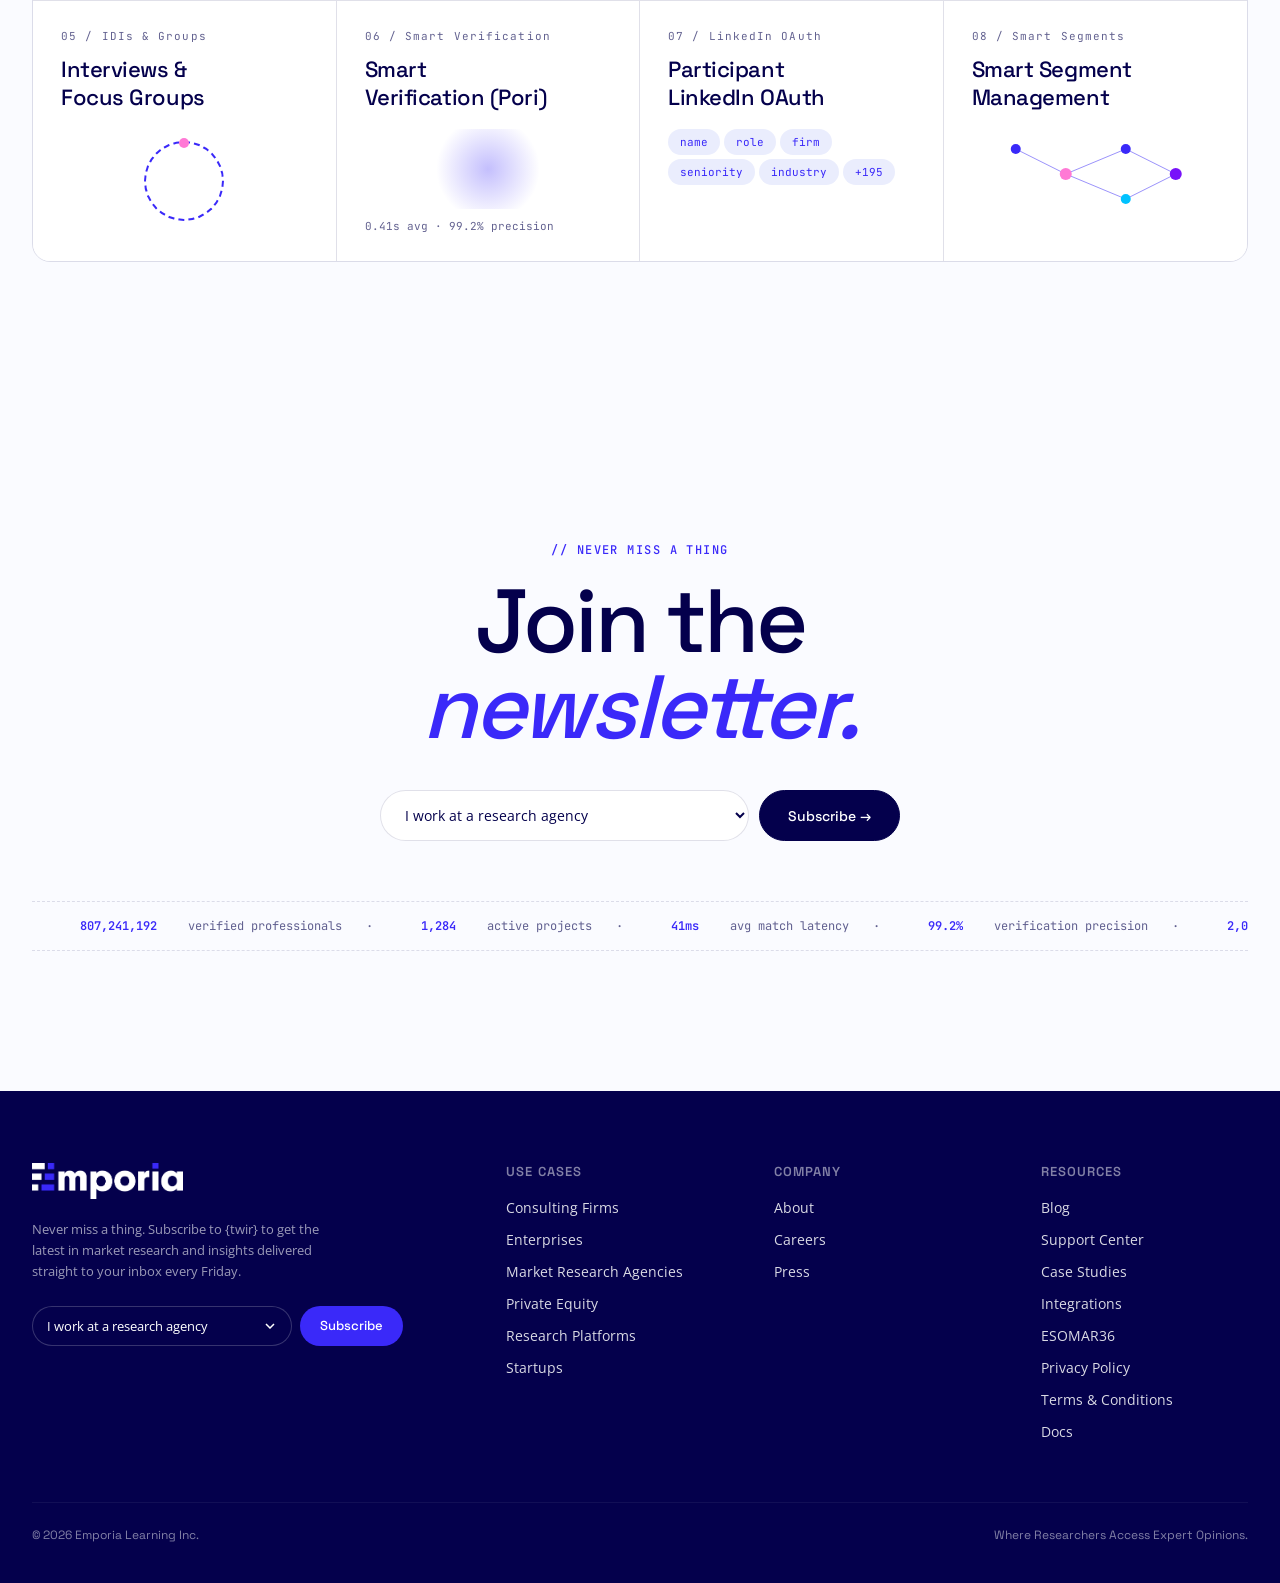
==== commit f0c3005f: "Testimonials: keep featured+rail, remove terminal-feed option and dead marquee CSS" ====
--- a/Emporia Homepage - Terminal.html
+++ b/Emporia Homepage - Terminal.html
@@ -552,15 +552,6 @@
 .testi-head { max-width: 1440px; margin: 0 auto 60px; display: grid; grid-template-columns: 1fr 1fr; gap: 48px; align-items: end; }
 .testi-head h2 { font-family: 'Space Grotesk', sans-serif; font-size: clamp(40px, 5vw, 72px); line-height: .98; letter-spacing: -.03em; font-weight: 500; margin: 12px 0 0; color: var(--deep-blue); }
 .testi-head h2 .it { font-style: italic; color: var(--emporia-blue); }
-.testi-marquee { display: flex; gap: 20px; animation: marquee 60s linear infinite; width: max-content; }
-.testis:hover .testi-marquee { animation-play-state: paused; }
-@keyframes marquee { from { transform: translateX(0); } to { transform: translateX(-50%); } }
-.testi { width: 420px; flex-shrink: 0; background: #fff; border: 1px solid var(--rule); border-radius: 14px; padding: 28px; display: flex; flex-direction: column; min-height: 280px; }
-.testi-quote { font-family: 'Space Grotesk', sans-serif; font-size: 17px; line-height: 1.5; color: var(--deep-blue); flex: 1; }
-.testi-who { display: flex; align-items: center; gap: 12px; margin-top: 20px; padding-top: 20px; border-top: 1px dashed var(--rule); }
-.testi-ava { width: 36px; height: 36px; border-radius: 50%; background: linear-gradient(135deg, var(--emporia-blue), var(--mint-pink)); color: #fff; display: flex; align-items: center; justify-content: center; font-family: 'Space Grotesk', sans-serif; font-weight: 600; font-size: 14px; flex-shrink: 0; }
-.testi-meta .n { font-family: 'Space Grotesk', sans-serif; font-weight: 600; font-size: 14px; color: var(--deep-blue); }
-.testi-meta .r { font-size: 11px; color: var(--muted); margin-top: 2px; font-family: 'JetBrains Mono', monospace; }
 .matrix { padding: 140px 32px; max-width: 1440px; margin: 0 auto; }
 .matrix-head { margin-bottom: 60px; }
 .matrix-head h2 { font-family: 'Space Grotesk', sans-serif; font-size: clamp(48px, 6vw, 88px); font-weight: 500; letter-spacing: -.03em; line-height: .96; margin: 12px 0 0; color: var(--deep-blue); }
@@ -602,34 +593,7 @@
 @keyframes ticker { from { transform: translateX(0); } to { transform: translateX(-50%); } }
 .cta-nl .ticker-bar-inner span { margin: 0 24px; }
 .cta-nl .ticker-bar-inner .n { color: var(--emporia-blue); font-weight: 600; }
-/* ---- Testimonial A/B compare labels ---- */
-.testi-compare-label { font-family: 'JetBrains Mono', monospace; font-size: 11px; letter-spacing: .14em; text-transform: uppercase; color: var(--muted); margin: 0 auto 28px; max-width: 1100px; display: flex; align-items: center; justify-content: center; gap: 14px; }
-.testi-compare-label::before, .testi-compare-label::after { content: ''; flex: 1; max-width: 90px; height: 1px; background: var(--rule); }
-.testi-compare-label .lbl { font-family: 'Space Grotesk', sans-serif; font-weight: 600; font-size: 12px; color: var(--emporia-blue); letter-spacing: .06em; padding: 4px 10px; border: 1px solid rgba(58,41,249,.3); border-radius: 999px; background: rgba(58,41,249,.06); text-transform: none; }
-
-/* ---- Option 1 · Terminal feed ---- */
-.testi-terminal { background: #0b0f17; border-radius: 14px; overflow: hidden; box-shadow: 0 40px 80px -30px rgba(10,14,30,.35), 0 0 0 1px rgba(0,0,0,.06); max-width: 1100px; margin: 0 auto; }
-.tt-chrome { display: flex; align-items: center; gap: 8px; padding: 12px 16px; border-bottom: 1px solid rgba(255,255,255,.06); background: rgba(255,255,255,.02); font-family: 'JetBrains Mono', monospace; font-size: 11px; color: rgba(255,255,255,.45); }
-.tt-dot { width: 12px; height: 12px; border-radius: 50%; }
-.tt-dot.r { background: #ff5f57; }
-.tt-dot.y { background: #febc2e; }
-.tt-dot.g { background: #28c841; }
-.tt-title { margin-left: auto; }
-.tt-body { padding: 32px 36px 28px; font-family: 'JetBrains Mono', monospace; font-size: 13px; line-height: 1.65; color: #e7ecf3; min-height: 360px; }
-.tt-line { opacity: 0; transform: translateY(6px); transition: opacity .45s ease, transform .45s cubic-bezier(.2,.8,.2,1); margin-bottom: 26px; }
-.tt-line.in { opacity: 1; transform: translateY(0); }
-.tt-meta { font-size: 11px; color: rgba(255,255,255,.4); margin-bottom: 4px; }
-.tt-meta .ts { color: #00C2FF; }
-.tt-meta .user { color: #FF79D5; }
-.tt-meta .role { color: rgba(255,255,255,.35); }
-.tt-quote { color: #e7ecf3; max-width: 880px; }
-.tt-quote::before { content: '> '; color: rgba(255,255,255,.3); }
-.tt-prompt { color: rgba(255,255,255,.4); font-size: 13px; margin-top: 8px; }
-.tt-prompt .p { color: #34d399; }
-.tt-cursor { display: inline-block; width: 8px; height: 14px; background: #00C2FF; vertical-align: -2px; margin-left: 4px; animation: tt-blink 1s step-end infinite; }
-@keyframes tt-blink { 0%, 50% { opacity: 1; } 50.01%, 100% { opacity: 0; } }
-
-/* ---- Option 2 · Featured quote + rail ---- */
+/* ---- Testimonials · Featured quote + rail ---- */
 .testi-feature { max-width: 1100px; margin: 0 auto; padding: 48px 44px 40px; background: #fff; border: 1px solid var(--rule); border-radius: 18px; box-shadow: 0 30px 60px -30px rgba(4,0,76,.1); }
 .tf-quote-wrap { display: grid; }
 .tf-quote { grid-area: 1 / 1; opacity: 0; transition: opacity .55s cubic-bezier(.2,.8,.2,1); pointer-events: none; }
@@ -648,10 +612,6 @@
 .tf-chip.active { border-color: var(--emporia-blue); background: rgba(58,41,249,.05); box-shadow: 0 4px 14px -4px rgba(58,41,249,.3); }
 .tf-chip-ava { width: 28px; height: 28px; border-radius: 50%; background: linear-gradient(135deg, var(--emporia-blue), var(--mint-pink)); color: #fff; display: flex; align-items: center; justify-content: center; font-family: 'Space Grotesk', sans-serif; font-weight: 600; font-size: 11px; flex-shrink: 0; }
 .tf-chip-name { font-family: 'Space Grotesk', sans-serif; font-size: 13px; font-weight: 500; color: var(--deep-blue); white-space: nowrap; }
-@media (prefers-reduced-motion: reduce) {
-  .tt-line { opacity: 1 !important; transform: none !important; }
-  .tt-cursor { animation: none; }
-}
 
 /* ---- Product card micro-animations ---- */
 .product-logo { transition: transform .45s cubic-bezier(.2,.8,.2,1), filter .45s ease; will-change: transform; }
@@ -1122,18 +1082,6 @@
       <div><div class="eyebrow">// Operator feedback</div><h2>Don't take it <br/>from us, <span class="it">hear from</span> <br/>our users.</h2></div>
       <p style="font-size:17px;line-height:1.6;color:var(--muted);max-width:440px;margin:0;">Researchers, agencies, and enterprise teams using the Emporia stack to ship faster.</p>
     </div>
-    <div class="testi-compare-label"><span class="lbl">Option 1</span> Terminal feed</div>
-    <div class="testi-terminal" id="testi-terminal">
-      <div class="tt-chrome">
-        <div class="tt-dot r"></div><div class="tt-dot y"></div><div class="tt-dot g"></div>
-        <div class="tt-title">~ emporia/testimonials.log · tail -f</div>
-      </div>
-      <div class="tt-body" id="tt-body"></div>
-    </div>
-
-    <div style="height:96px;"></div>
-
-    <div class="testi-compare-label"><span class="lbl">Option 2</span> Featured quote + rail</div>
     <div class="testi-feature" id="testi-feature">
       <div class="tf-quote-wrap" id="tf-quote-wrap"></div>
       <div class="tf-progress"><div class="tf-progress-bar" id="tf-progress-bar"></div></div>
@@ -1487,31 +1435,7 @@
   setInterval(push, 2800);
 })();
 const TESTIS=[{n:'Ted Pulsifer',r:'EVP · Sāgo',i:'TP',q:"Emporia's technology has streamlined how the industry accesses expert network sample. By programmatically connecting its users to experts, the team has made procuring in-depth interviews much more efficient and cost-effective than traditional methods. Emporia is a true game changer."},{n:'Elvis Lieban',r:'Sr. PMM · Gong',i:'EL',q:"Emporia gives us another perspective. Our product team does a really great job working with our existing customers. Emporia allows me to find new audiences and conduct that initial research that helps set the stage for potential new customers, products and markets."},{n:'Kerry Hecht',r:'Founder & CEO · 10K Humans',i:'KH',q:"Emporia is more than just a platform—the team is always ready to act as a strategic thought partner for us. Their openness to creative collaboration allows us to discover new ways of working."},{n:'Gary Pansino',r:'Managing Partner · Velodu',i:'GP',q:"We were thrilled with Emporia's excellent data quality, professionalism, responsiveness, and speed in delivering a very high-end, niche audience of investment fund managers and venture capital professionals."},{n:'Isabel Parashos',r:'Sr. Insights · Xero',i:'IP',q:"We are often trying to recruit hard to reach audiences and so it's imperative for us to have high quality data and verified respondents. Emporia go above and beyond to help us."},{n:'Kayte Hamilton',r:'Founder · The Social Question',i:'KH',q:"The growing Emporia team places high value on conversation and collaboration when it comes to bidding projects. You get a hybrid experience of DIY + expert guidance."}];
-/* Option 1 — Terminal feed */
-(function(){
-  const body=document.getElementById('tt-body');
-  const term=document.getElementById('testi-terminal');
-  if(!body||!term) return;
-  const handle=n=>n.toLowerCase().replace(/[^a-z\s]/g,'').trim().replace(/\s+/g,'.');
-  const pad=n=>String(n).padStart(2,'0');
-  TESTIS.forEach((t,i)=>{
-    const mins=2+i*7;
-    const h=14+Math.floor(mins/60);
-    const m=mins%60;
-    const line=document.createElement('div');
-    line.className='tt-line';
-    line.innerHTML=`<div class="tt-meta"><span class="ts">[${pad(h)}:${pad(m)}]</span> <span class="user">@${handle(t.n)}</span> <span class="role">// ${t.r}</span></div><div class="tt-quote">${t.q}</div>`;
-    body.appendChild(line);
-  });
-  const prompt=document.createElement('div');
-  prompt.className='tt-prompt';
-  prompt.innerHTML='<span class="p">emporia$</span> tail -f <span class="tt-cursor"></span>';
-  body.appendChild(prompt);
-  const io=new IntersectionObserver(es=>{es.forEach(e=>{if(e.isIntersecting){[...body.querySelectorAll('.tt-line')].forEach((el,i)=>setTimeout(()=>el.classList.add('in'),150+i*320));io.disconnect();}});},{threshold:.15});
-  io.observe(term);
-})();
-
-/* Option 2 — Featured quote + rail */
+/* Testimonials — Featured quote + rail */
 (function(){
   const wrap=document.getElementById('tf-quote-wrap');
   const rail=document.getElementById('tf-rail');
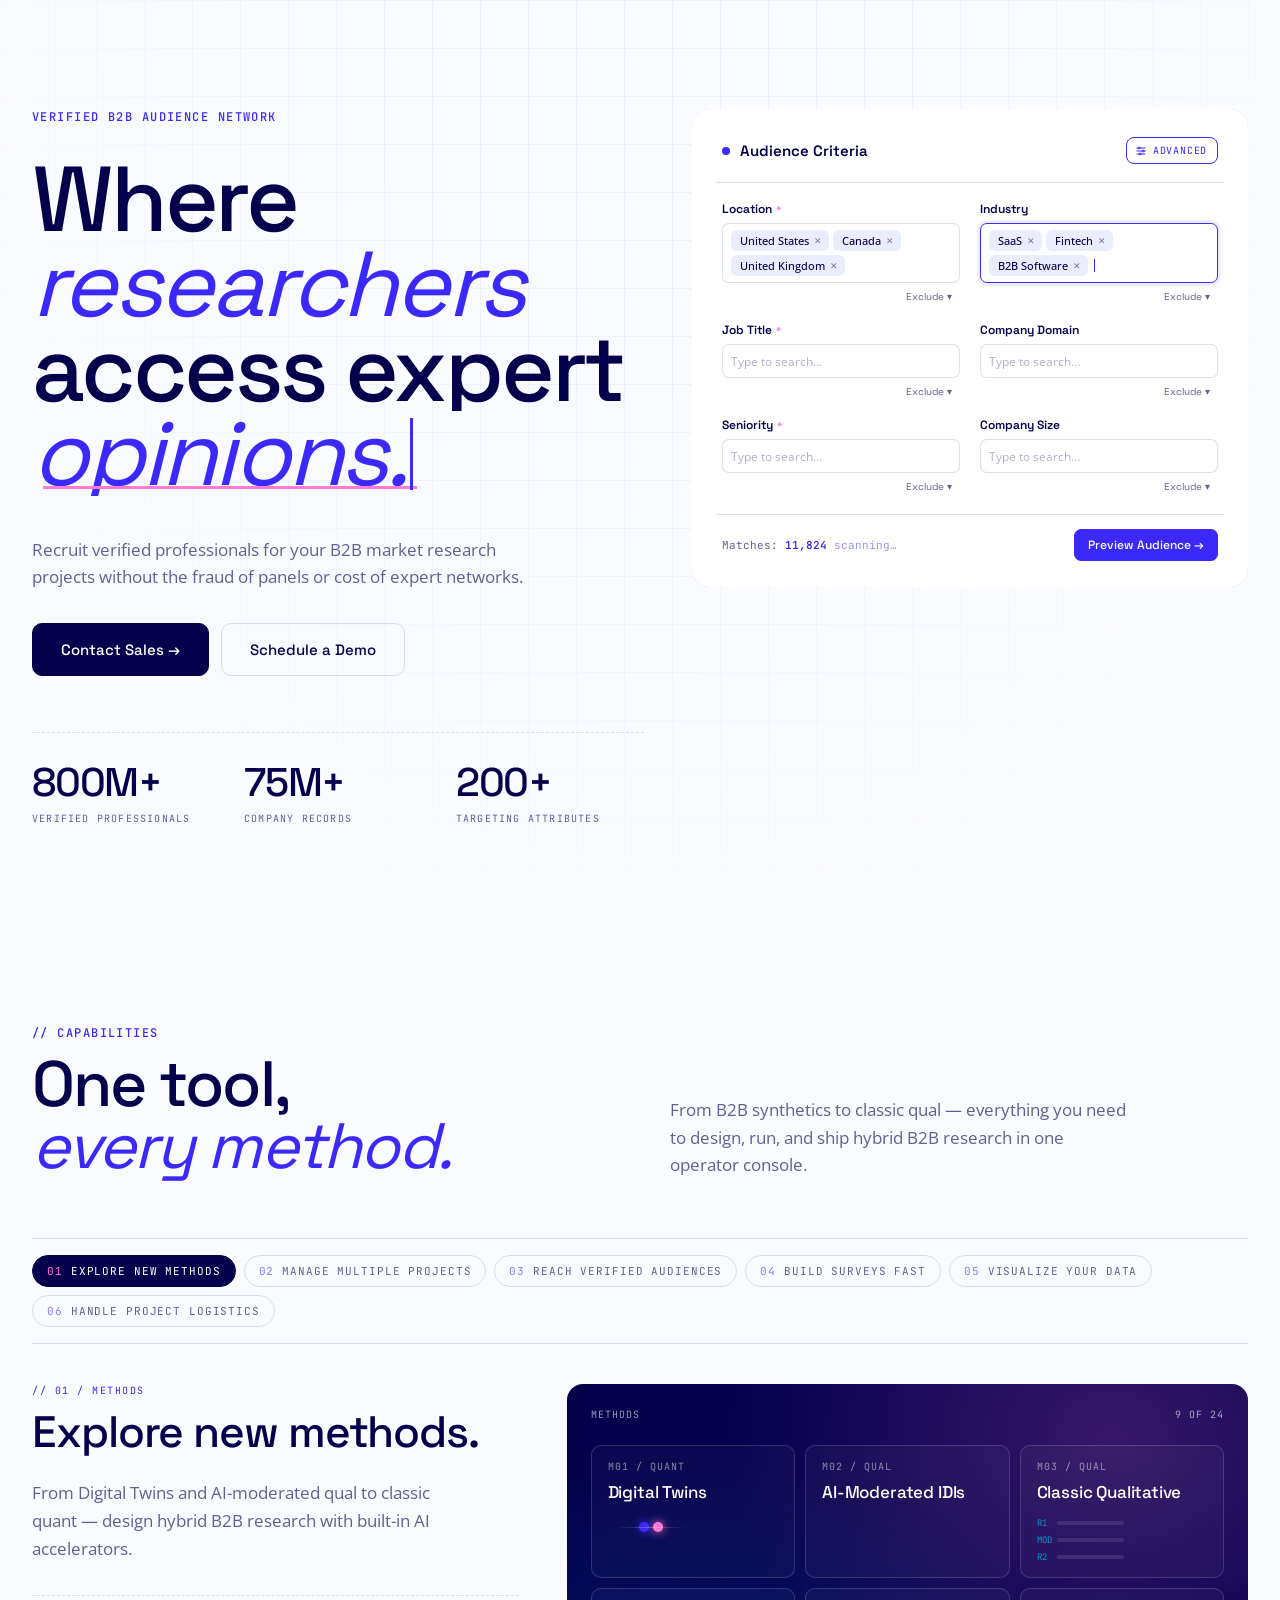
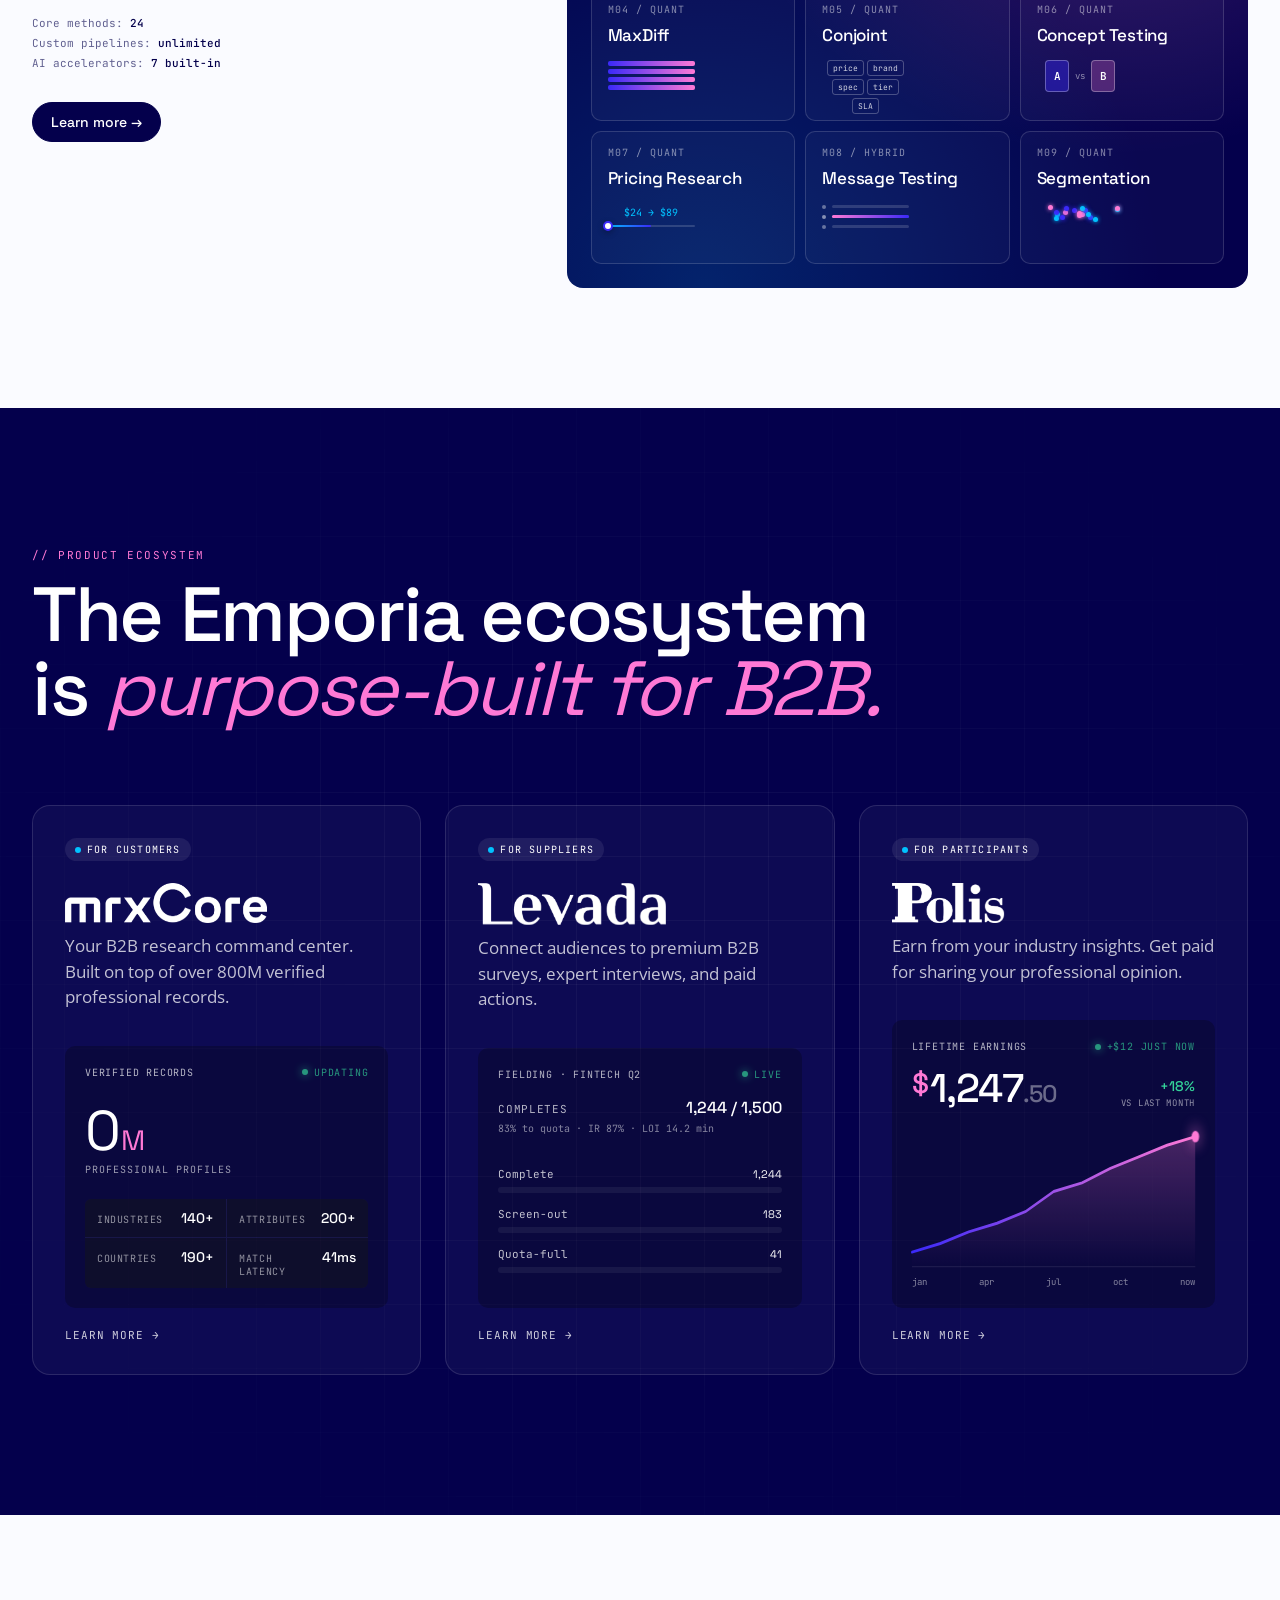
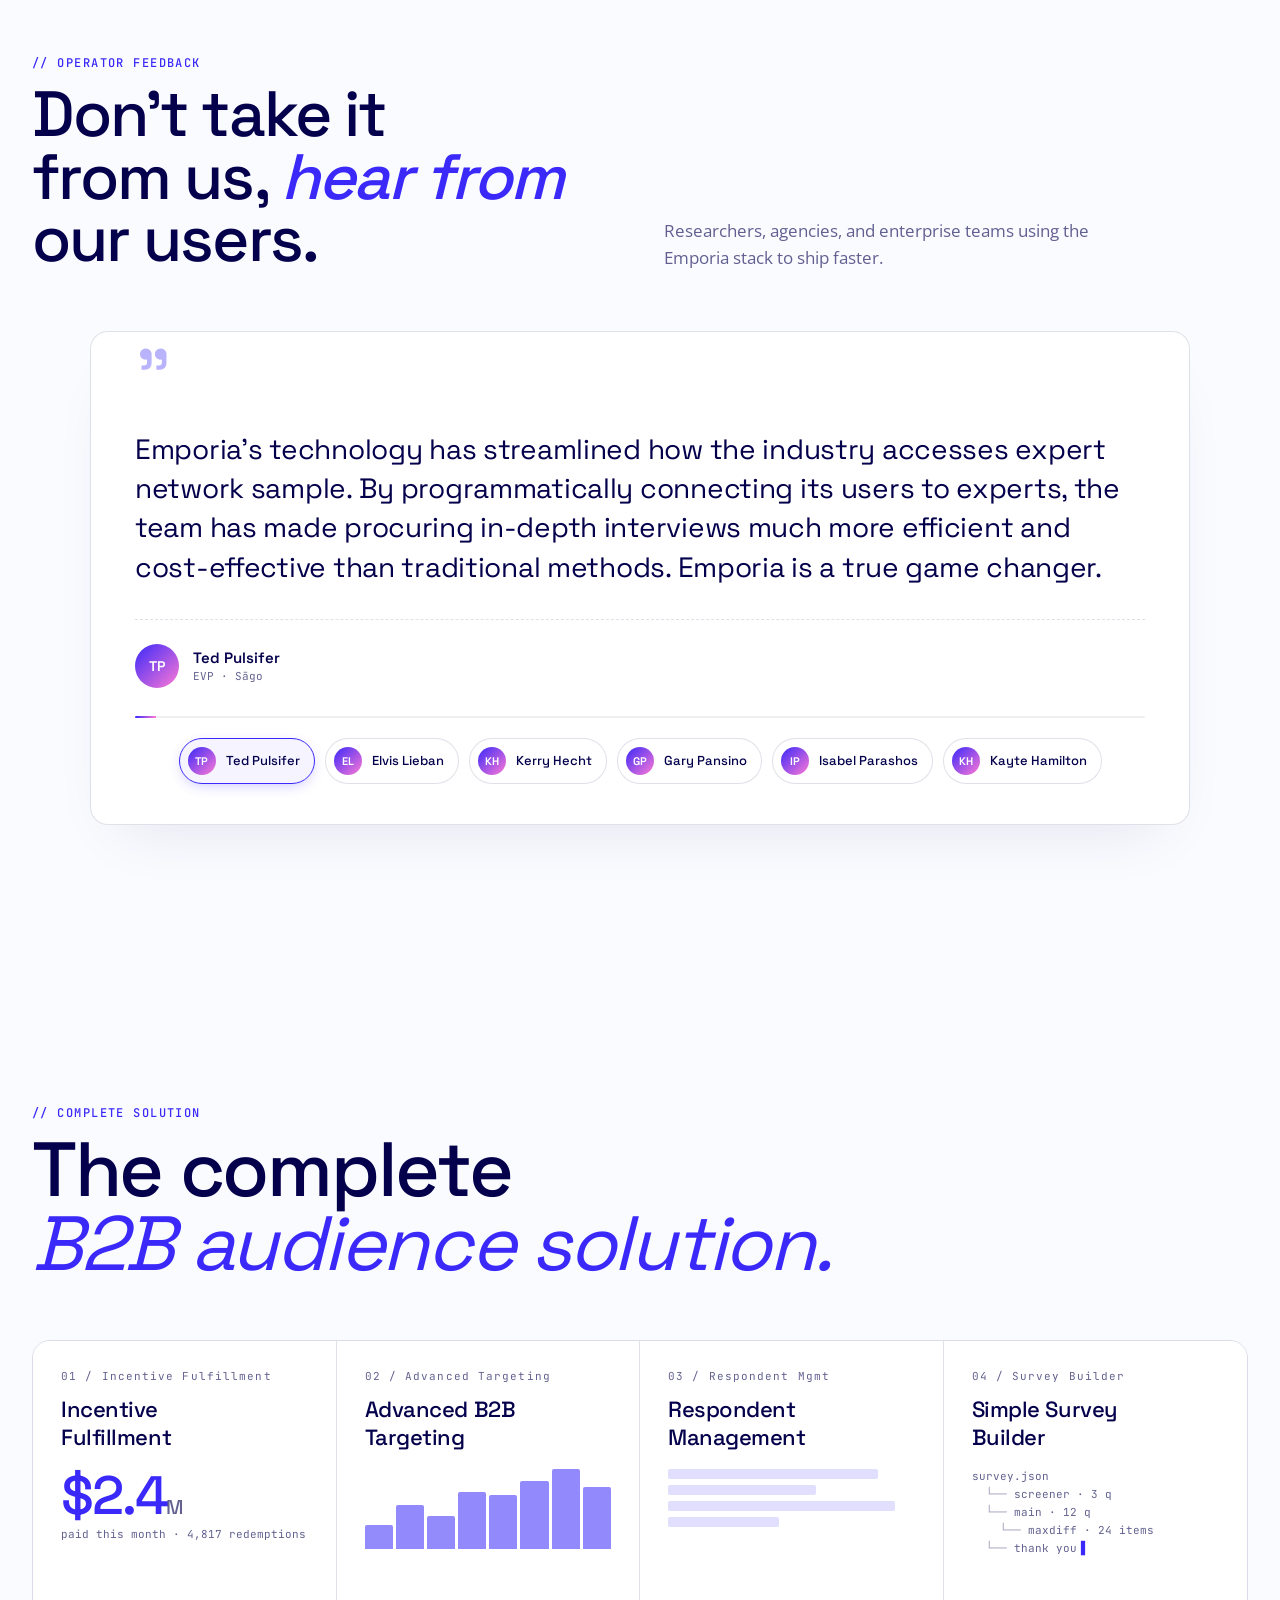
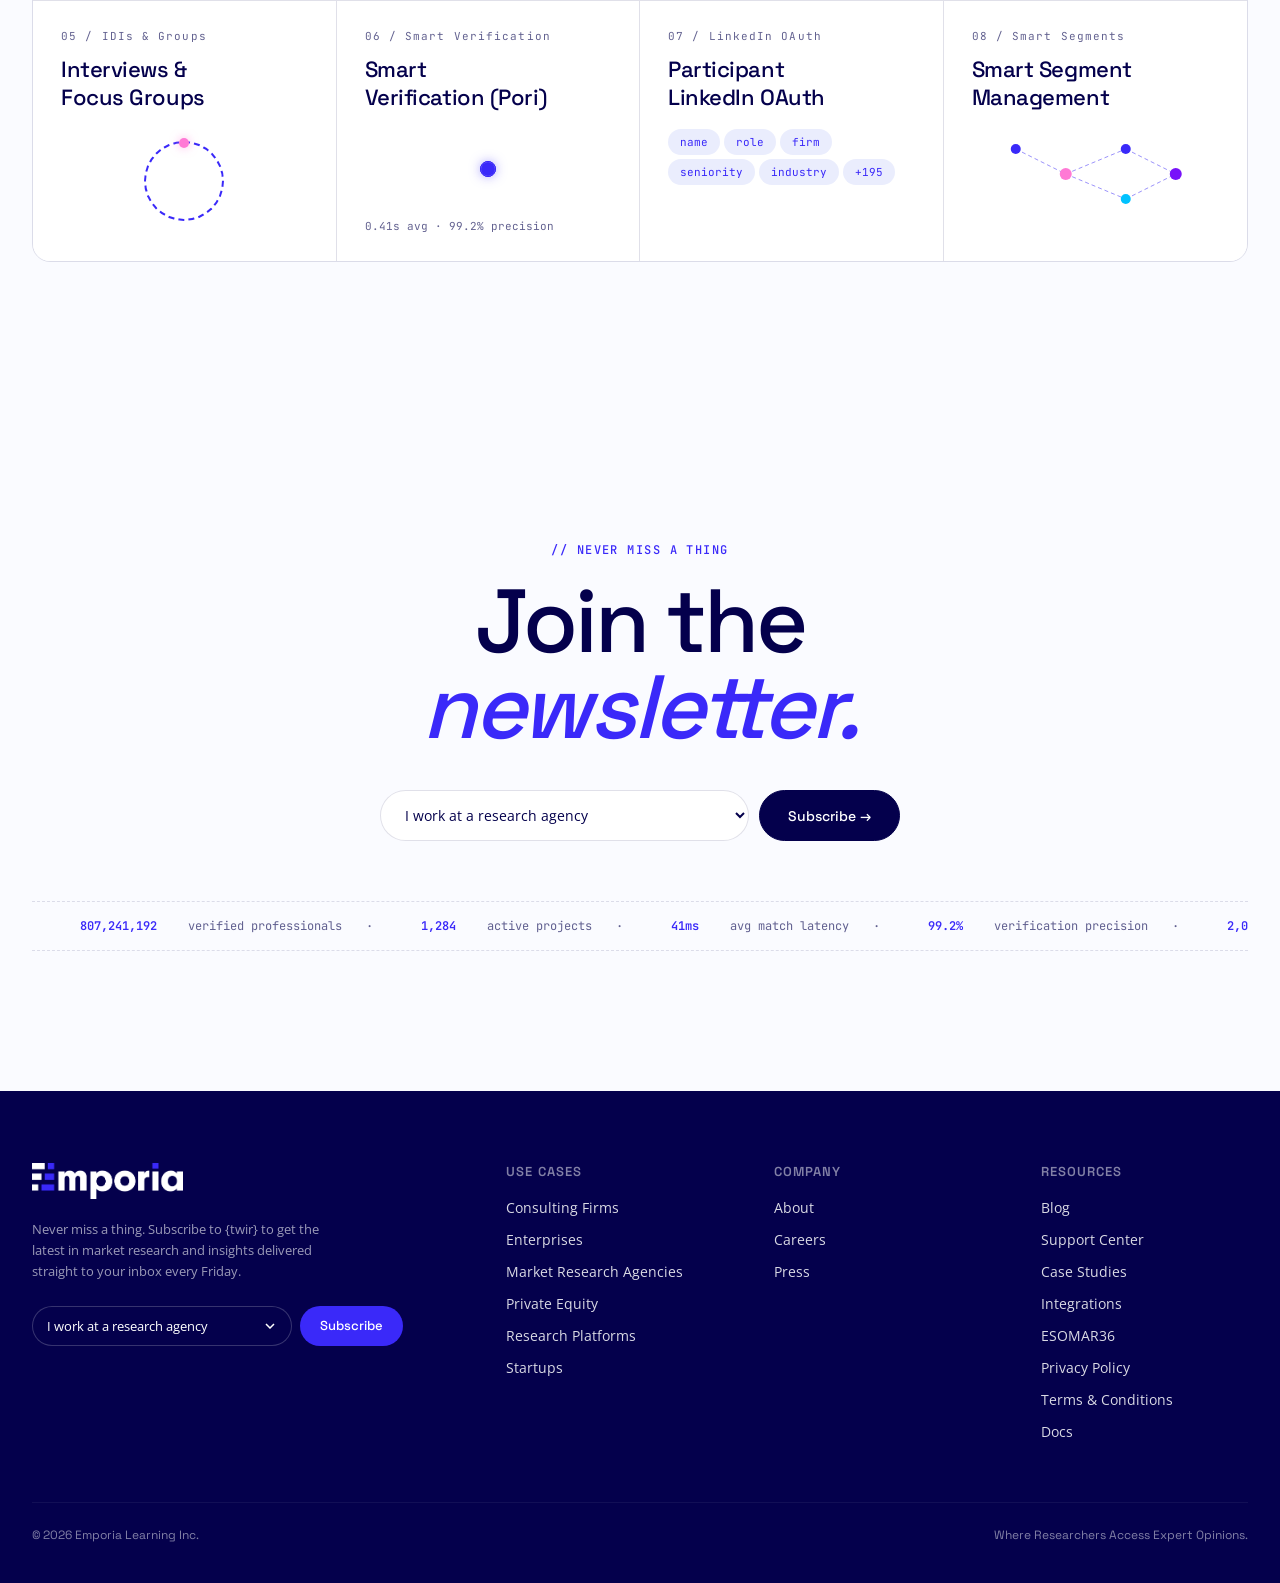
==== commit 4b749db6: "Matrix tiles: rebuild micro-animations, contain Pori pulse, unify motion - Contain all tile animatio" ====
--- a/Emporia Homepage - Terminal.html
+++ b/Emporia Homepage - Terminal.html
@@ -563,26 +563,95 @@
 .mx:hover { background: var(--light-white); }
 .mx .mx-idx { font-family: 'JetBrains Mono', monospace; font-size: 11px; color: var(--muted); letter-spacing: .1em; }
 .mx h4 { font-family: 'Space Grotesk', sans-serif; font-size: 22px; font-weight: 500; letter-spacing: -.02em; margin: 12px 0 0; color: var(--deep-blue); }
-.mx .mx-visual { flex: 1; margin-top: 18px; position: relative; }
+.mx .mx-visual { flex: 1; margin-top: 18px; position: relative; overflow: hidden; }
+/* 02 · Targeting — always-alive bars with sequential breathe */
 .mini-bars { display: flex; align-items: flex-end; gap: 3px; height: 80px; }
-.mini-bars .b { flex: 1; background: var(--emporia-blue); border-radius: 2px 2px 0 0; opacity: .2; transition: opacity .3s; }
-.mx:hover .mini-bars .b { opacity: 1; }
-.mini-pulse { width: 100%; height: 80px; background: radial-gradient(circle, var(--emporia-blue) 0%, transparent 40%); opacity: .3; animation: pulse-bg 2s ease-in-out infinite; }
-@keyframes pulse-bg { 0%,100% { transform: scale(.8); opacity: .2; } 50% { transform: scale(1); opacity: .6; } }
+.mini-bars .b { flex: 1; background: var(--emporia-blue); border-radius: 2px 2px 0 0; opacity: .55; transform-origin: bottom; animation: bar-breathe 2.8s ease-in-out infinite; }
+.mini-bars .b:nth-child(1) { animation-delay: 0s; }
+.mini-bars .b:nth-child(2) { animation-delay: .28s; }
+.mini-bars .b:nth-child(3) { animation-delay: .56s; }
+.mini-bars .b:nth-child(4) { animation-delay: .84s; }
+.mini-bars .b:nth-child(5) { animation-delay: 1.12s; }
+.mini-bars .b:nth-child(6) { animation-delay: 1.4s; }
+.mini-bars .b:nth-child(7) { animation-delay: 1.68s; }
+.mini-bars .b:nth-child(8) { animation-delay: 1.96s; }
+@keyframes bar-breathe { 0%, 70%, 100% { transform: scaleY(1); opacity: .55; } 35% { transform: scaleY(1.06); opacity: 1; } }
+.mx:hover .mini-bars .b { animation-duration: 1.4s; }
+
+/* 06 · Pori — contained concentric verification pulse */
+.mini-pulse { width: 100%; height: 80px; position: relative; display: flex; align-items: center; justify-content: center; background: none; overflow: hidden; }
+.mini-pulse .core { width: 14px; height: 14px; border-radius: 50%; background: var(--emporia-blue); box-shadow: 0 0 12px rgba(58,41,249,.55); position: relative; z-index: 1; }
+.mini-pulse::before, .mini-pulse::after { content: ''; position: absolute; top: 50%; left: 50%; width: 14px; height: 14px; border-radius: 50%; border: 1.5px solid var(--emporia-blue); transform: translate(-50%, -50%); animation: pori-ring 2.6s cubic-bezier(.2,.8,.2,1) infinite; pointer-events: none; }
+.mini-pulse::after { animation-delay: 1.3s; }
+@keyframes pori-ring { 0% { transform: translate(-50%, -50%) scale(.8); opacity: .85; } 85%, 100% { transform: translate(-50%, -50%) scale(3); opacity: 0; } }
+
+/* 03 · Respondent — rows with gentle scan shimmer */
 .mini-rows { display: flex; flex-direction: column; gap: 6px; }
-.mini-rows .r { height: 10px; background: rgba(58,41,249,.15); border-radius: 2px; }
-.mini-rows .r:nth-child(1) { width: 85%; } .mini-rows .r:nth-child(2) { width: 60%; } .mini-rows .r:nth-child(3) { width: 92%; } .mini-rows .r:nth-child(4) { width: 45%; }
-.mini-pill { display: inline-block; padding: 6px 12px; border-radius: 999px; font-family: 'JetBrains Mono', monospace; font-size: 11px; background: var(--light-white); color: var(--emporia-blue); margin-right: 4px; margin-bottom: 4px; }
+.mini-rows .r { height: 10px; background: rgba(58,41,249,.15); border-radius: 2px; position: relative; overflow: hidden; }
+.mini-rows .r::after { content: ''; position: absolute; top: 0; left: -45%; width: 45%; height: 100%; background: linear-gradient(90deg, transparent, rgba(58,41,249,.5), transparent); animation: rows-scan 3.8s ease-in-out infinite; }
+.mini-rows .r:nth-child(1) { width: 85%; }
+.mini-rows .r:nth-child(2) { width: 60%; }
+.mini-rows .r:nth-child(2)::after { animation-delay: .3s; }
+.mini-rows .r:nth-child(3) { width: 92%; }
+.mini-rows .r:nth-child(3)::after { animation-delay: .6s; }
+.mini-rows .r:nth-child(4) { width: 45%; }
+.mini-rows .r:nth-child(4)::after { animation-delay: .9s; }
+@keyframes rows-scan { 0% { left: -45%; } 65%, 100% { left: 100%; } }
+
+/* 07 · LinkedIn OAuth — pills stagger-fade on reveal */
+.mini-pill { display: inline-block; padding: 6px 12px; border-radius: 999px; font-family: 'JetBrains Mono', monospace; font-size: 11px; background: var(--light-white); color: var(--emporia-blue); margin-right: 4px; margin-bottom: 4px; opacity: 0; transform: translateY(3px); transition: opacity .35s, transform .35s cubic-bezier(.2,.8,.2,1), background-color .25s; }
+.mx.reveal.in .mini-pill { opacity: 1; transform: translateY(0); }
+.mx.reveal.in .mini-pill:nth-child(1) { transition-delay: .2s, .2s, 0s; }
+.mx.reveal.in .mini-pill:nth-child(2) { transition-delay: .28s, .28s, 0s; }
+.mx.reveal.in .mini-pill:nth-child(3) { transition-delay: .36s, .36s, 0s; }
+.mx.reveal.in .mini-pill:nth-child(4) { transition-delay: .44s, .44s, 0s; }
+.mx.reveal.in .mini-pill:nth-child(5) { transition-delay: .52s, .52s, 0s; }
+.mx.reveal.in .mini-pill:nth-child(6) { transition-delay: .6s, .6s, 0s; }
+.mx:hover .mini-pill { background: rgba(58,41,249,.12); }
+
+/* 05 · IDIs & Groups — spinning ring + concentric radiating waves */
+.mini-circle-wrap { position: relative; width: 80px; height: 80px; margin: 0 auto; }
+.mini-circle-wrap::before, .mini-circle-wrap::after { content: ''; position: absolute; top: 50%; left: 50%; width: 80px; height: 80px; border-radius: 50%; border: 1px solid var(--emporia-blue); transform: translate(-50%, -50%); animation: circ-wave 2.8s ease-out infinite; pointer-events: none; opacity: 0; }
+.mini-circle-wrap::after { animation-delay: 1.4s; }
+@keyframes circ-wave { 0% { transform: translate(-50%, -50%) scale(.9); opacity: .4; } 85%, 100% { transform: translate(-50%, -50%) scale(1.4); opacity: 0; } }
 .mini-circle { width: 80px; height: 80px; border-radius: 50%; border: 2px dashed var(--emporia-blue); position: relative; animation: ring-spin 8s linear infinite; }
-.mini-circle::after { content: ''; position: absolute; top: -5px; left: 50%; transform: translateX(-50%); width: 10px; height: 10px; border-radius: 50%; background: var(--mint-pink); }
+.mini-circle::after { content: ''; position: absolute; top: -5px; left: 50%; transform: translateX(-50%); width: 10px; height: 10px; border-radius: 50%; background: var(--mint-pink); box-shadow: 0 0 10px rgba(255,121,213,.55); }
+
+/* 04 · Survey Builder — tree stagger + blinking caret */
 .mini-tree { display: flex; flex-direction: column; gap: 4px; font-family: 'JetBrains Mono', monospace; font-size: 11px; color: var(--muted); }
-.mini-tree .t { padding-left: calc(var(--d,0)*14px); }
+.mini-tree .t { padding-left: calc(var(--d,0)*14px); opacity: 0; transform: translateX(-4px); transition: opacity .35s ease, transform .35s cubic-bezier(.2,.8,.2,1); }
+.mx.reveal.in .mini-tree .t { opacity: 1; transform: translateX(0); }
+.mx.reveal.in .mini-tree .t:nth-child(1) { transition-delay: .18s; }
+.mx.reveal.in .mini-tree .t:nth-child(2) { transition-delay: .28s; }
+.mx.reveal.in .mini-tree .t:nth-child(3) { transition-delay: .38s; }
+.mx.reveal.in .mini-tree .t:nth-child(4) { transition-delay: .48s; }
+.mx.reveal.in .mini-tree .t:nth-child(5) { transition-delay: .58s; }
 .mini-tree .t::before { content: '└── '; opacity: .5; }
 .mini-tree .t:first-child::before { content: ''; }
-.mini-digits { font-family: 'Space Grotesk', sans-serif; font-size: 54px; font-weight: 500; letter-spacing: -.04em; color: var(--emporia-blue); line-height: 1; }
+.mini-tree .t:last-child::after { content: '▋'; color: var(--emporia-blue); margin-left: 4px; animation: tree-blink 1s step-end infinite; }
+@keyframes tree-blink { 50% { opacity: 0; } }
+
+/* 01 · Incentive — digits gently scale on hover */
+.mini-digits { font-family: 'Space Grotesk', sans-serif; font-size: 54px; font-weight: 500; letter-spacing: -.04em; color: var(--emporia-blue); line-height: 1; transition: transform .4s cubic-bezier(.2,.8,.2,1); transform-origin: left bottom; }
 .mini-digits .unit { font-size: 20px; color: var(--muted); }
+.mx:hover .mini-digits { transform: scale(1.04); }
+
+/* 08 · Smart Segments — node pulse + line data packets */
 .mini-network { position: relative; height: 90px; }
 .mini-network svg { width: 100%; height: 100%; overflow: visible; }
+.mini-network svg line { stroke-dasharray: 4 3; animation: net-packet 2.2s linear infinite; }
+.mini-network svg circle { transform-box: fill-box; transform-origin: center; animation: net-pulse 2.8s ease-in-out infinite; }
+.mini-network svg circle:nth-of-type(2) { animation-delay: .4s; }
+.mini-network svg circle:nth-of-type(3) { animation-delay: .8s; }
+.mini-network svg circle:nth-of-type(4) { animation-delay: 1.2s; }
+.mini-network svg circle:nth-of-type(5) { animation-delay: 1.6s; }
+@keyframes net-pulse { 0%, 75%, 100% { opacity: 1; transform: scale(1); } 38% { opacity: .55; transform: scale(1.15); } }
+@keyframes net-packet { to { stroke-dashoffset: -14; } }
+
+@media (prefers-reduced-motion: reduce) {
+  .mini-bars .b, .mini-pulse::before, .mini-pulse::after, .mini-circle, .mini-circle-wrap::before, .mini-circle-wrap::after, .mini-rows .r::after, .mini-network svg line, .mini-network svg circle, .mini-tree .t:last-child::after { animation: none !important; }
+  .mini-tree .t, .mini-pill { opacity: 1 !important; transform: none !important; }
+}
 .cta-nl { padding: 140px 32px; max-width: 1440px; margin: 0 auto; text-align: center; }
 .cta-nl h2 { font-family: 'Space Grotesk', sans-serif; font-size: clamp(48px, 7vw, 100px); font-weight: 500; letter-spacing: -.035em; line-height: .96; margin: 20px 0 40px; color: var(--deep-blue); }
 .cta-nl h2 .it { font-style: italic; color: var(--emporia-blue); }
@@ -1099,8 +1168,8 @@
       <div class="mx reveal"><div class="mx-idx">02 / Advanced Targeting</div><h4>Advanced B2B <br/>Targeting</h4><div class="mx-visual"><div class="mini-bars"><div class="b" style="height:30%"></div><div class="b" style="height:55%"></div><div class="b" style="height:42%"></div><div class="b" style="height:72%"></div><div class="b" style="height:68%"></div><div class="b" style="height:85%"></div><div class="b" style="height:100%"></div><div class="b" style="height:78%"></div></div></div></div>
       <div class="mx reveal"><div class="mx-idx">03 / Respondent Mgmt</div><h4>Respondent <br/>Management</h4><div class="mx-visual"><div class="mini-rows"><div class="r"></div><div class="r"></div><div class="r"></div><div class="r"></div></div></div></div>
       <div class="mx reveal"><div class="mx-idx">04 / Survey Builder</div><h4>Simple Survey <br/>Builder</h4><div class="mx-visual"><div class="mini-tree"><div class="t" style="--d:0">survey.json</div><div class="t" style="--d:1">screener · 3 q</div><div class="t" style="--d:1">main · 12 q</div><div class="t" style="--d:2">maxdiff · 24 items</div><div class="t" style="--d:1">thank you</div></div></div></div>
-      <div class="mx reveal"><div class="mx-idx">05 / IDIs &amp; Groups</div><h4>Interviews &amp;<br/>Focus Groups</h4><div class="mx-visual" style="display:flex;align-items:center;justify-content:center;"><div class="mini-circle"></div></div></div>
-      <div class="mx reveal"><div class="mx-idx">06 / Smart Verification</div><h4>Smart <br/>Verification (Pori)</h4><div class="mx-visual"><div class="mini-pulse"></div><div style="font-family:'JetBrains Mono',monospace;font-size:11px;color:var(--muted);margin-top:10px;">0.41s avg · 99.2% precision</div></div></div>
+      <div class="mx reveal"><div class="mx-idx">05 / IDIs &amp; Groups</div><h4>Interviews &amp;<br/>Focus Groups</h4><div class="mx-visual" style="display:flex;align-items:center;justify-content:center;"><div class="mini-circle-wrap"><div class="mini-circle"></div></div></div></div>
+      <div class="mx reveal"><div class="mx-idx">06 / Smart Verification</div><h4>Smart <br/>Verification (Pori)</h4><div class="mx-visual"><div class="mini-pulse"><span class="core"></span></div><div style="font-family:'JetBrains Mono',monospace;font-size:11px;color:var(--muted);margin-top:10px;">0.41s avg · 99.2% precision</div></div></div>
       <div class="mx reveal"><div class="mx-idx">07 / LinkedIn OAuth</div><h4>Participant <br/>LinkedIn OAuth</h4><div class="mx-visual"><div><span class="mini-pill">name</span><span class="mini-pill">role</span><span class="mini-pill">firm</span><span class="mini-pill">seniority</span><span class="mini-pill">industry</span><span class="mini-pill">+195</span></div></div></div>
       <div class="mx reveal"><div class="mx-idx">08 / Smart Segments</div><h4>Smart Segment <br/>Management</h4><div class="mx-visual"><div class="mini-network"><svg viewBox="0 0 200 90"><line x1="20" y1="20" x2="70" y2="45" stroke="#3A29F9" stroke-width="1" opacity=".5"/><line x1="70" y1="45" x2="130" y2="20" stroke="#3A29F9" stroke-width="1" opacity=".5"/><line x1="70" y1="45" x2="130" y2="70" stroke="#3A29F9" stroke-width="1" opacity=".5"/><line x1="130" y1="20" x2="180" y2="45" stroke="#3A29F9" stroke-width="1" opacity=".5"/><line x1="130" y1="70" x2="180" y2="45" stroke="#3A29F9" stroke-width="1" opacity=".5"/><circle cx="20" cy="20" r="5" fill="#3A29F9"/><circle cx="70" cy="45" r="6" fill="#FF79D5"/><circle cx="130" cy="20" r="5" fill="#3A29F9"/><circle cx="130" cy="70" r="5" fill="#00C2FF"/><circle cx="180" cy="45" r="6" fill="#7812F9"/></svg></div></div></div>
     </div>
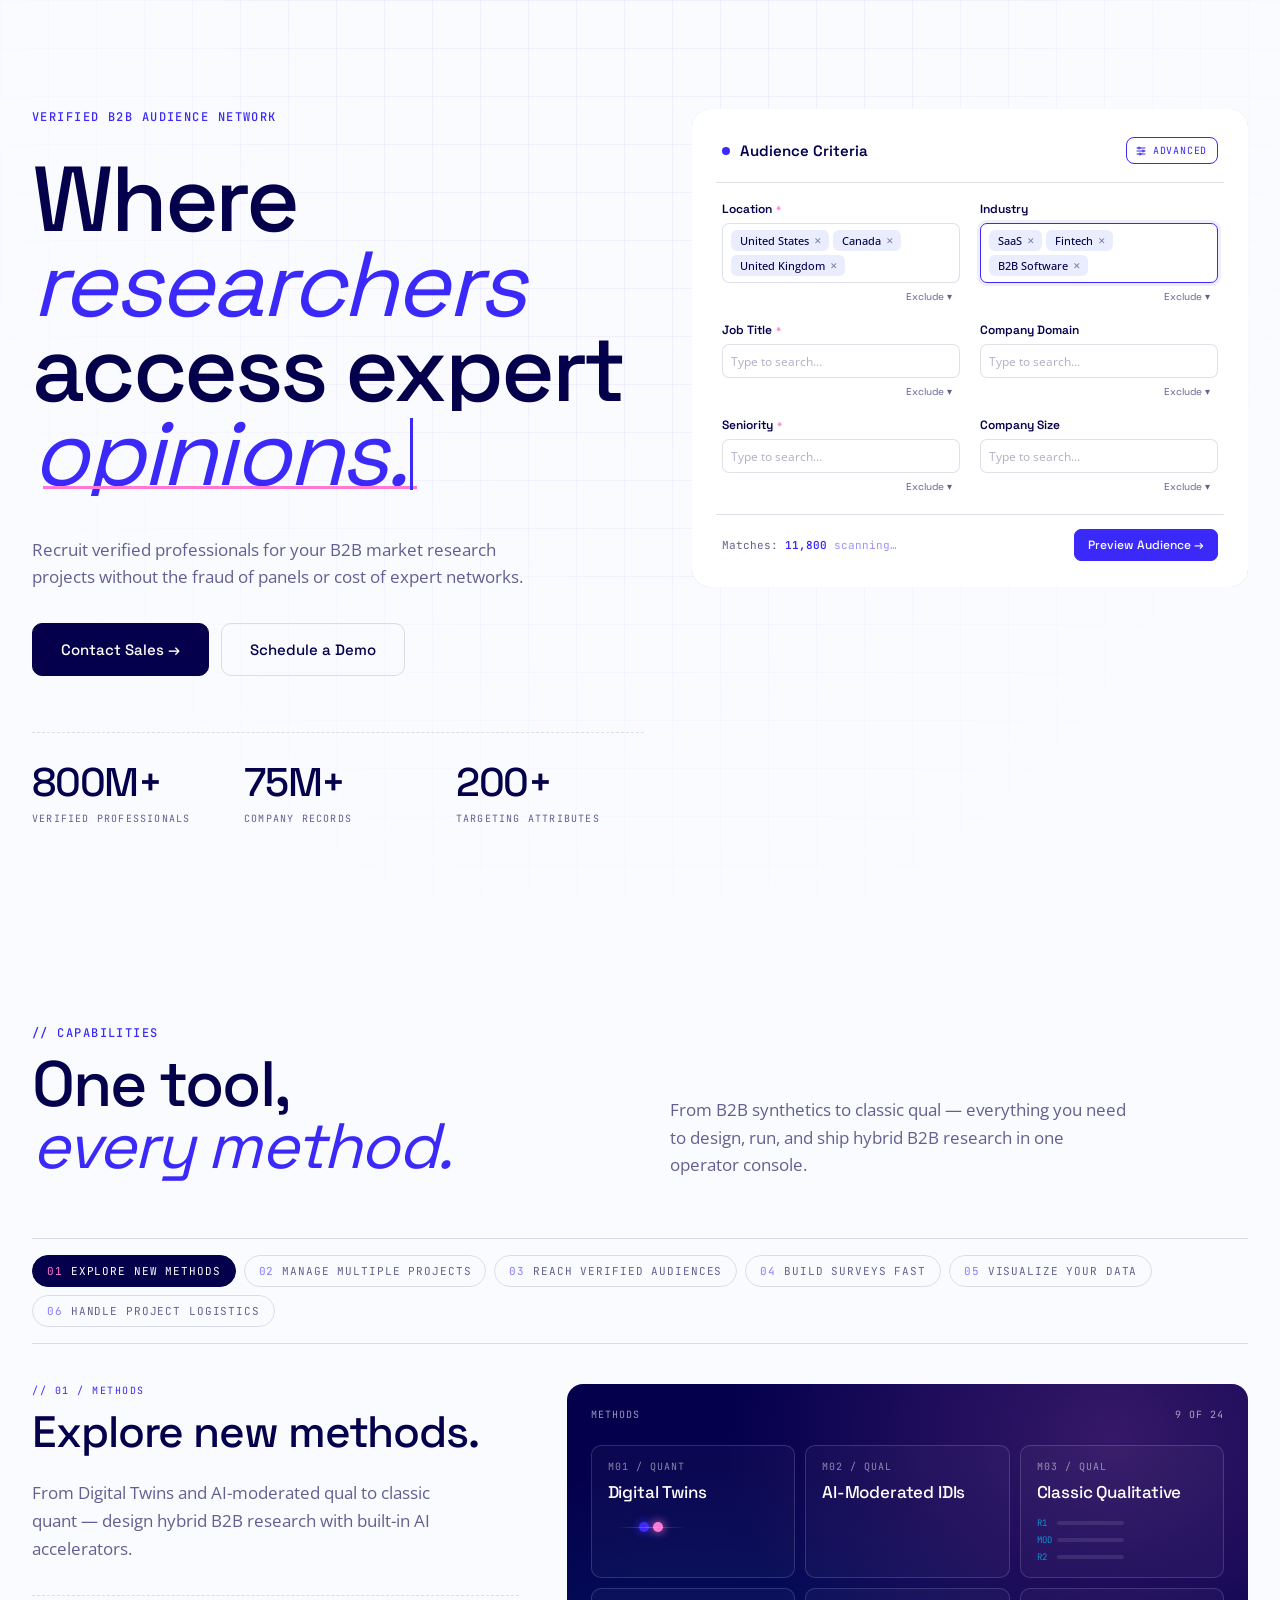
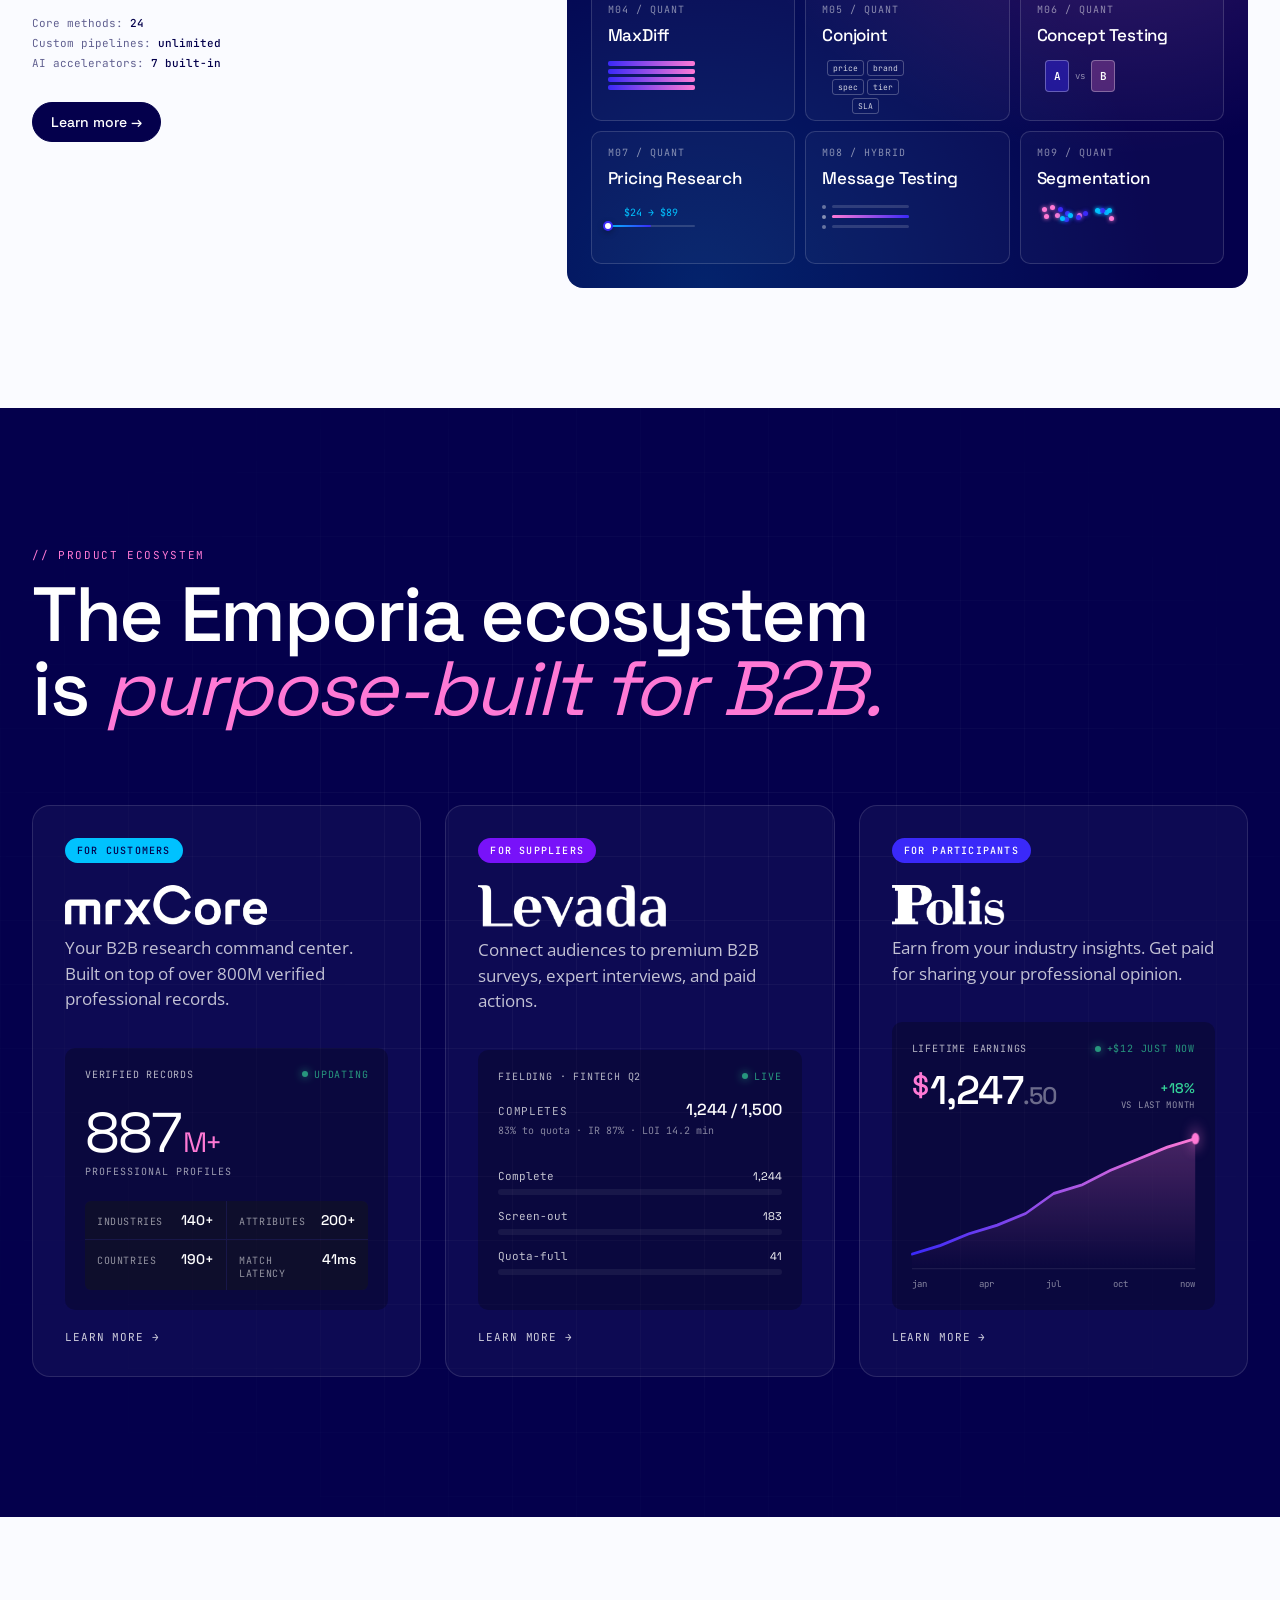
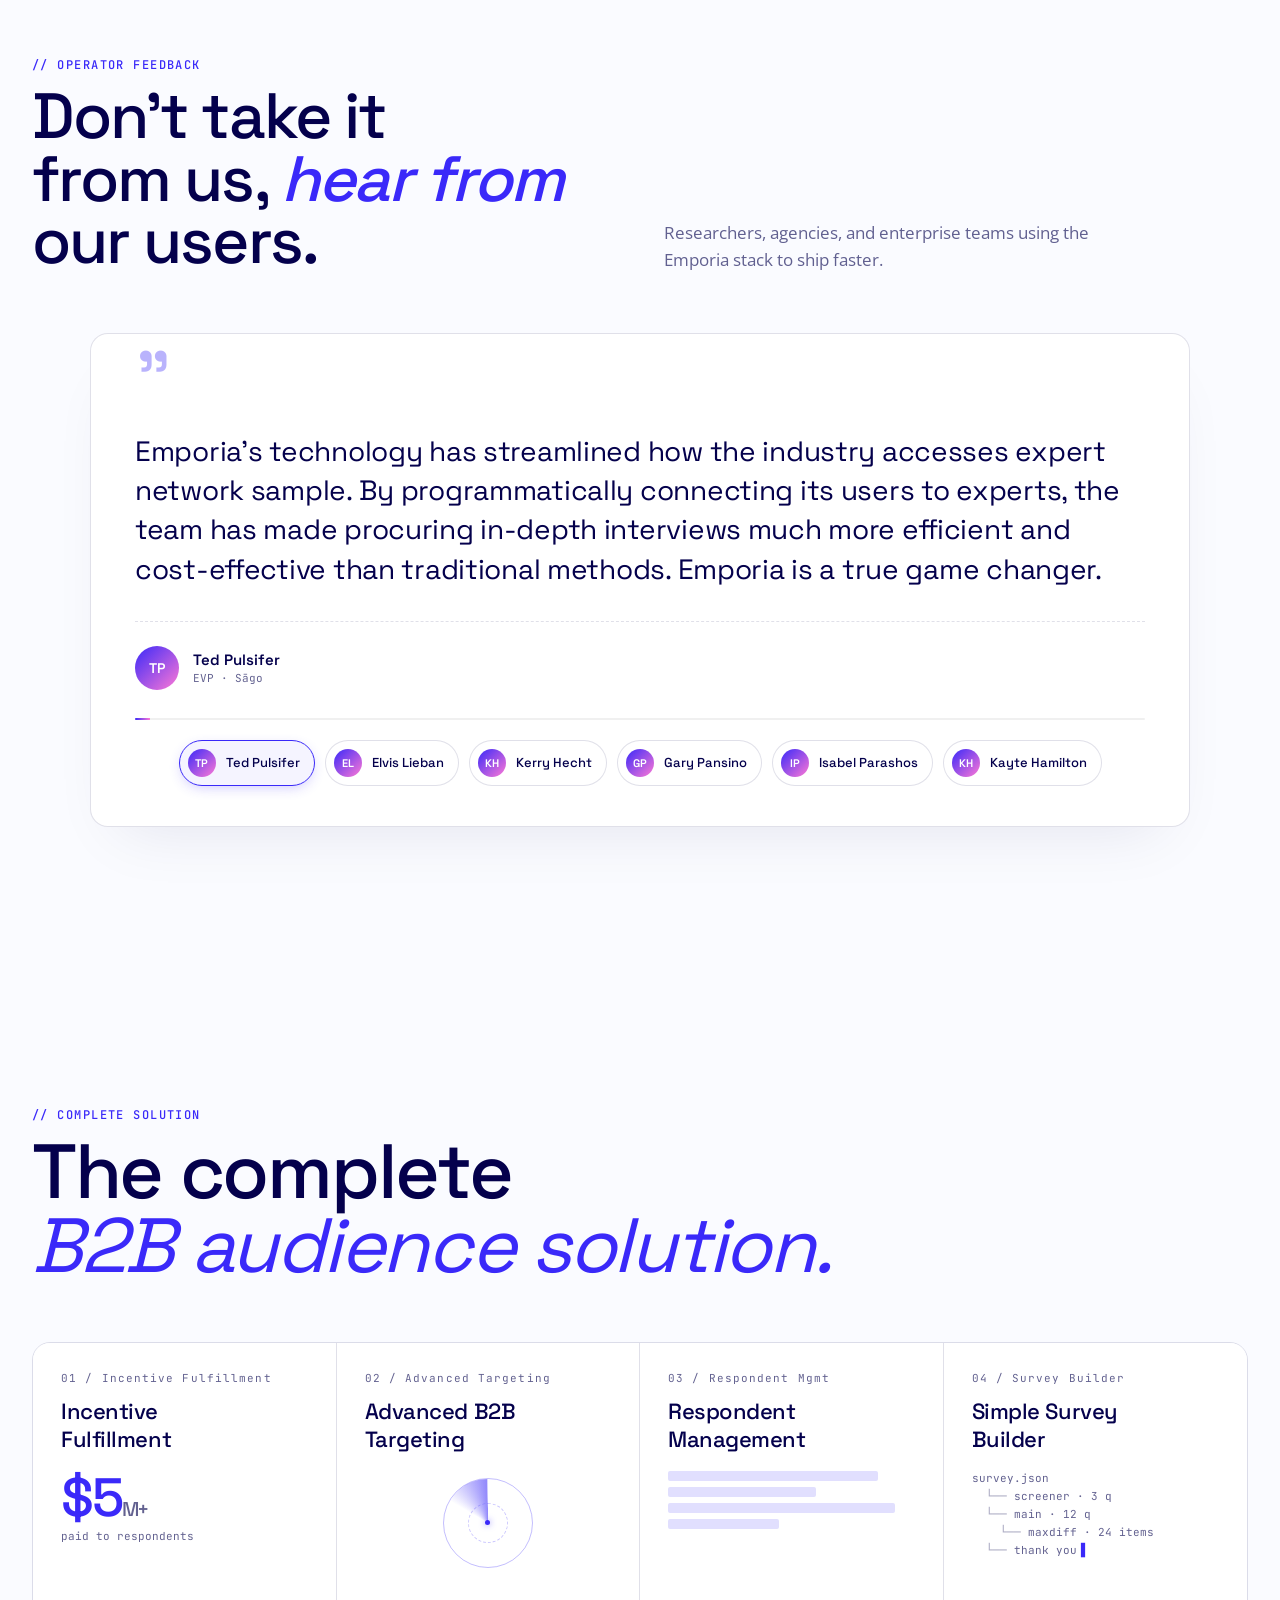
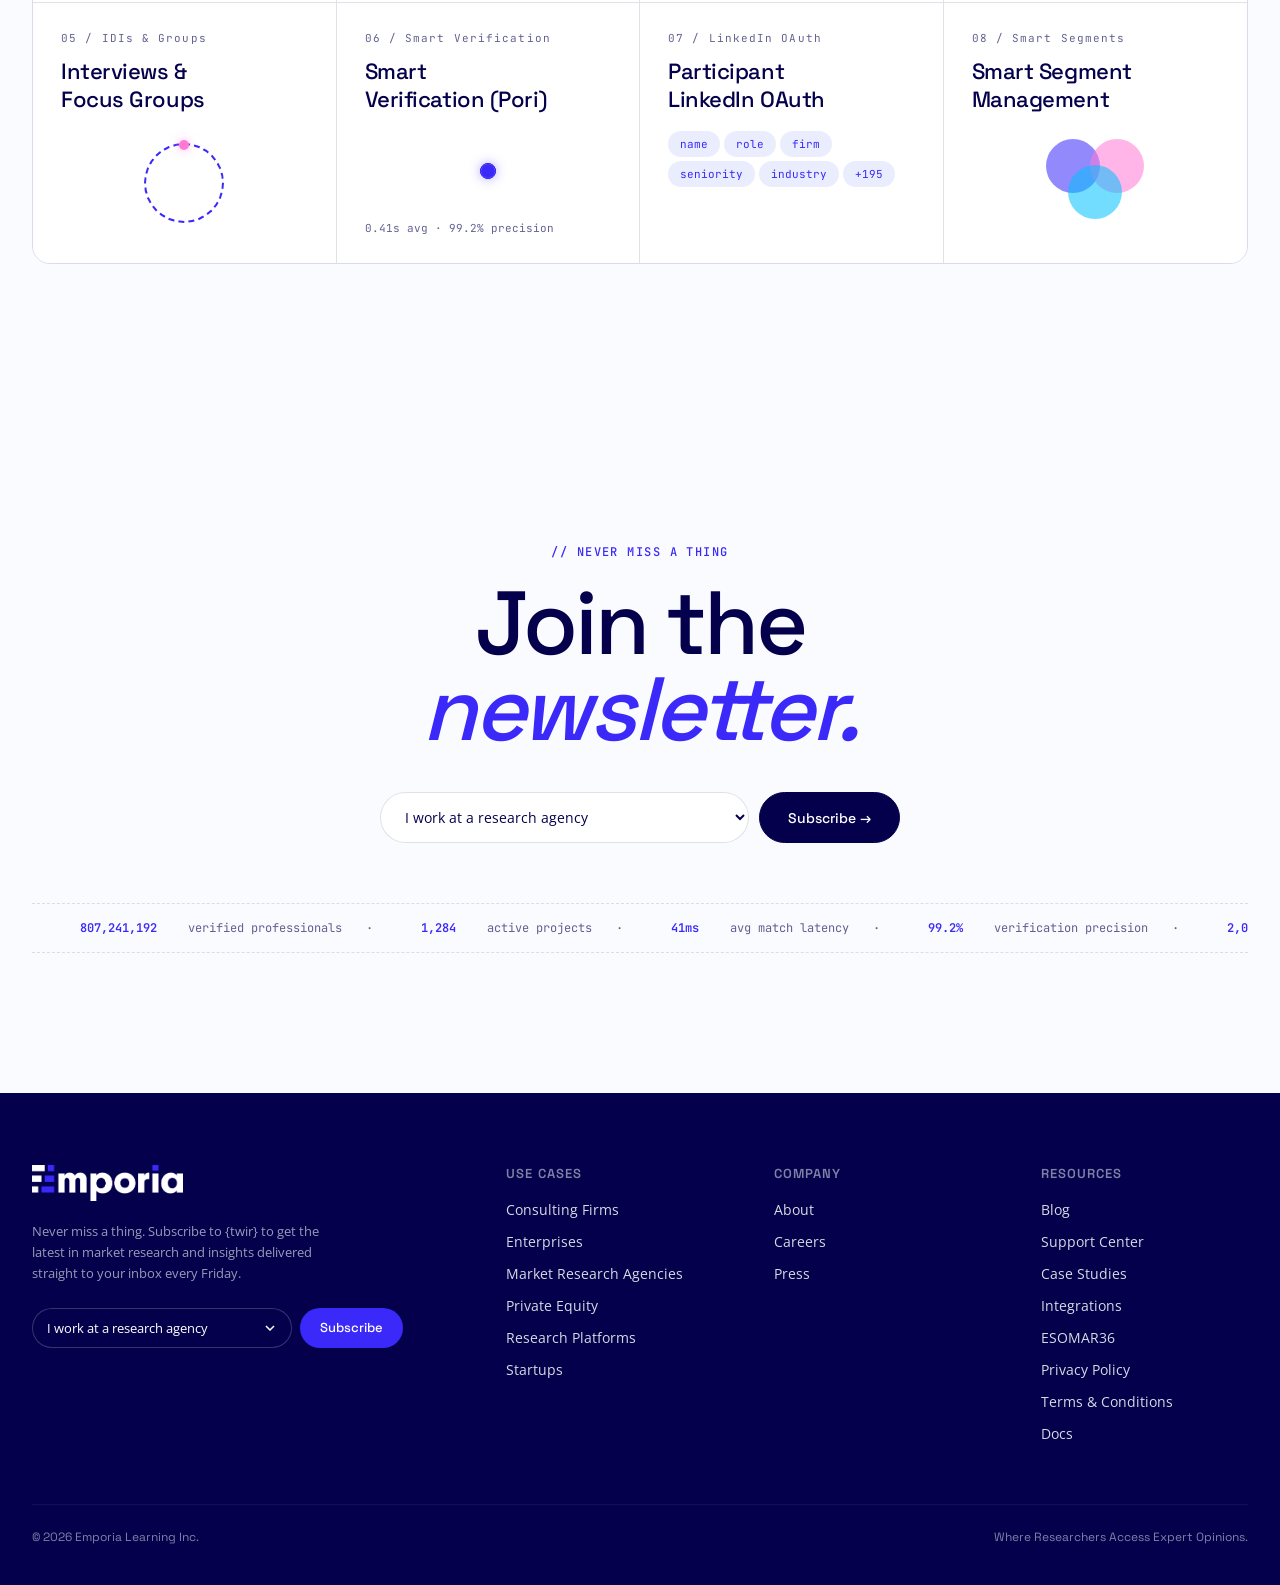
==== commit 0797a88b: "Homepage polish: testimonial timing, product chips, bignum counter, matrix tile rework - Testimonial" ====
--- a/Emporia Homepage - Terminal.html
+++ b/Emporia Homepage - Terminal.html
@@ -488,8 +488,10 @@
 .products { display: grid; grid-template-columns: repeat(3,1fr); gap: 24px; }
 .product { background: rgba(255,255,255,.04); border: 1px solid rgba(255,255,255,.12); border-radius: 18px; padding: 32px; position: relative; overflow: hidden; transition: all .4s cubic-bezier(.2,.7,.2,1); display: flex; flex-direction: column; min-height: 520px; }
 .product:hover { transform: translateY(-6px); border-color: var(--emporia-blue); background: rgba(58,41,249,.12); }
-.product-chip { font-family: 'JetBrains Mono', monospace; font-size: 10px; text-transform: uppercase; letter-spacing: .12em; padding: 5px 10px; border-radius: 999px; display: inline-flex; align-items: center; gap: 6px; background: rgba(255,255,255,.08); align-self: flex-start; }
-.product-chip::before { content: ''; width: 6px; height: 6px; border-radius: 50%; background: var(--soft-sky); }
+.product-chip { font-family: 'JetBrains Mono', monospace; font-size: 10px; text-transform: uppercase; letter-spacing: .12em; padding: 6px 12px; border-radius: 999px; display: inline-flex; align-items: center; align-self: flex-start; color: #fff; font-weight: 500; background: var(--emporia-blue); }
+.product-chip.chip-cust { background: var(--soft-sky); color: #04004C; }
+.product-chip.chip-supp { background: #7812F9; }
+.product-chip.chip-part { background: var(--emporia-blue); }
 .product h3 { font-family: 'Space Grotesk', sans-serif; font-size: 44px; font-weight: 500; letter-spacing: -.03em; margin: 24px 0 8px; }
 .product h3 .bracket { color: var(--mint-pink); font-weight: 300; }
 .product-logo { height: 44px; width: auto; max-width: 220px; margin: 22px 0 10px; display: block; object-fit: contain; object-position: left center; }
@@ -564,19 +566,19 @@
 .mx .mx-idx { font-family: 'JetBrains Mono', monospace; font-size: 11px; color: var(--muted); letter-spacing: .1em; }
 .mx h4 { font-family: 'Space Grotesk', sans-serif; font-size: 22px; font-weight: 500; letter-spacing: -.02em; margin: 12px 0 0; color: var(--deep-blue); }
 .mx .mx-visual { flex: 1; margin-top: 18px; position: relative; overflow: hidden; }
-/* 02 · Targeting — always-alive bars with sequential breathe */
-.mini-bars { display: flex; align-items: flex-end; gap: 3px; height: 80px; }
-.mini-bars .b { flex: 1; background: var(--emporia-blue); border-radius: 2px 2px 0 0; opacity: .55; transform-origin: bottom; animation: bar-breathe 2.8s ease-in-out infinite; }
-.mini-bars .b:nth-child(1) { animation-delay: 0s; }
-.mini-bars .b:nth-child(2) { animation-delay: .28s; }
-.mini-bars .b:nth-child(3) { animation-delay: .56s; }
-.mini-bars .b:nth-child(4) { animation-delay: .84s; }
-.mini-bars .b:nth-child(5) { animation-delay: 1.12s; }
-.mini-bars .b:nth-child(6) { animation-delay: 1.4s; }
-.mini-bars .b:nth-child(7) { animation-delay: 1.68s; }
-.mini-bars .b:nth-child(8) { animation-delay: 1.96s; }
-@keyframes bar-breathe { 0%, 70%, 100% { transform: scaleY(1); opacity: .55; } 35% { transform: scaleY(1.06); opacity: 1; } }
-.mx:hover .mini-bars .b { animation-duration: 1.4s; }
+/* 02 · Targeting — radar scope with sweep + target blips */
+.mini-radar { position: relative; width: 90px; height: 90px; margin: 0 auto; border-radius: 50%; border: 1px solid rgba(58,41,249,.3); display: flex; align-items: center; justify-content: center; }
+.mini-radar::before { content: ''; position: absolute; inset: 24px; border-radius: 50%; border: 1px dashed rgba(58,41,249,.25); }
+.mini-radar::after { content: ''; position: absolute; width: 5px; height: 5px; border-radius: 50%; background: var(--emporia-blue); box-shadow: 0 0 6px rgba(58,41,249,.6); }
+.mini-radar .sweep { position: absolute; inset: 0; border-radius: 50%; background: conic-gradient(from 0deg, rgba(58,41,249,0) 0deg, rgba(58,41,249,0) 300deg, rgba(58,41,249,.55) 358deg, rgba(58,41,249,0) 360deg); animation: radar-sweep 2.8s linear infinite; pointer-events: none; }
+.mini-radar .dot { position: absolute; width: 5px; height: 5px; border-radius: 50%; background: var(--mint-pink); box-shadow: 0 0 7px rgba(255,121,213,.75); opacity: 0; animation: radar-blip 2.8s linear infinite; }
+.mini-radar .dot:nth-child(2) { top: 22%; left: 62%; animation-delay: .35s; }
+.mini-radar .dot:nth-child(3) { top: 62%; left: 72%; animation-delay: 1.05s; }
+.mini-radar .dot:nth-child(4) { top: 70%; left: 26%; animation-delay: 1.8s; }
+.mini-radar .dot:nth-child(5) { top: 30%; left: 20%; animation-delay: 2.3s; }
+@keyframes radar-sweep { to { transform: rotate(360deg); } }
+@keyframes radar-blip { 0%, 88% { opacity: 0; } 90%, 97% { opacity: 1; } 100% { opacity: 0; } }
+.mx:hover .mini-radar .sweep, .mx:hover .mini-radar .dot { animation-duration: 1.6s; }
 
 /* 06 · Pori — contained concentric verification pulse */
 .mini-pulse { width: 100%; height: 80px; position: relative; display: flex; align-items: center; justify-content: center; background: none; overflow: hidden; }
@@ -636,20 +638,16 @@
 .mini-digits .unit { font-size: 20px; color: var(--muted); }
 .mx:hover .mini-digits { transform: scale(1.04); }
 
-/* 08 · Smart Segments — node pulse + line data packets */
-.mini-network { position: relative; height: 90px; }
-.mini-network svg { width: 100%; height: 100%; overflow: visible; }
-.mini-network svg line { stroke-dasharray: 4 3; animation: net-packet 2.2s linear infinite; }
-.mini-network svg circle { transform-box: fill-box; transform-origin: center; animation: net-pulse 2.8s ease-in-out infinite; }
-.mini-network svg circle:nth-of-type(2) { animation-delay: .4s; }
-.mini-network svg circle:nth-of-type(3) { animation-delay: .8s; }
-.mini-network svg circle:nth-of-type(4) { animation-delay: 1.2s; }
-.mini-network svg circle:nth-of-type(5) { animation-delay: 1.6s; }
-@keyframes net-pulse { 0%, 75%, 100% { opacity: 1; transform: scale(1); } 38% { opacity: .55; transform: scale(1.15); } }
-@keyframes net-packet { to { stroke-dashoffset: -14; } }
+/* 08 · Smart Segments — overlapping cluster circles breathe in place */
+.mini-venn { position: relative; width: 100%; height: 90px; }
+.mini-venn .v { position: absolute; top: 50%; left: 50%; width: 54px; height: 54px; border-radius: 50%; transform: translate(calc(-50% + var(--x,0px)), calc(-50% + var(--y,0px))) scale(1); animation: venn-breathe 3.2s ease-in-out infinite; }
+.mini-venn .v1 { --x: -22px; --y: -10px; background: rgba(58,41,249,.55); }
+.mini-venn .v2 { --x: 22px; --y: -10px; background: rgba(255,121,213,.55); animation-delay: .55s; }
+.mini-venn .v3 { --x: 0px; --y: 16px; background: rgba(0,194,255,.55); animation-delay: 1.1s; }
+@keyframes venn-breathe { 0%, 100% { transform: translate(calc(-50% + var(--x,0px)), calc(-50% + var(--y,0px))) scale(1); } 50% { transform: translate(calc(-50% + var(--x,0px)), calc(-50% + var(--y,0px))) scale(1.08); } }
 
 @media (prefers-reduced-motion: reduce) {
-  .mini-bars .b, .mini-pulse::before, .mini-pulse::after, .mini-circle, .mini-circle-wrap::before, .mini-circle-wrap::after, .mini-rows .r::after, .mini-network svg line, .mini-network svg circle, .mini-tree .t:last-child::after { animation: none !important; }
+  .mini-radar .sweep, .mini-radar .dot, .mini-pulse::before, .mini-pulse::after, .mini-circle, .mini-circle-wrap::before, .mini-circle-wrap::after, .mini-rows .r::after, .mini-venn .v, .mini-tree .t:last-child::after { animation: none !important; }
   .mini-tree .t, .mini-pill { opacity: 1 !important; transform: none !important; }
 }
 .cta-nl { padding: 140px 32px; max-width: 1440px; margin: 0 auto; text-align: center; }
@@ -1072,13 +1070,13 @@
       <h2 class="reveal">The Emporia ecosystem is <span class="it">purpose‑built for B2B.</span></h2>
       <div class="products">
         <div class="product reveal">
-          <span class="product-chip">For Customers</span>
+          <span class="product-chip chip-cust">For Customers</span>
           <img class="product-logo mrx" src="assets/mrxcore-logo.png" alt="mrxCore">
           <p class="p-tagline">Your B2B research command center. Built on top of over 800M verified professional records.</p>
           <div class="pviz">
             <div class="pviz-head"><span>verified records</span><span class="live">updating</span></div>
             <div>
-              <div class="pviz-bignum" data-bignum="807">0<span class="unit">M</span></div>
+              <div class="pviz-bignum"><span data-counter="888">0</span><span class="unit">M+</span></div>
               <div class="pviz-sublabel">professional profiles</div>
             </div>
             <div class="pviz-attrgrid">
@@ -1091,7 +1089,7 @@
           <a href="#" class="p-link">Learn more →</a>
         </div>
         <div class="product reveal">
-          <span class="product-chip">For Suppliers</span>
+          <span class="product-chip chip-supp">For Suppliers</span>
           <img class="product-logo levada" src="assets/levada-logo.png" alt="Levada">
           <p class="p-tagline">Connect audiences to premium B2B surveys, expert interviews, and paid actions.</p>
           <div class="pviz">
@@ -1116,7 +1114,7 @@
           <a href="#" class="p-link">Learn more →</a>
         </div>
         <div class="product reveal">
-          <span class="product-chip">For Participants</span>
+          <span class="product-chip chip-part">For Participants</span>
           <img class="product-logo polis" src="assets/polis-logo.png" alt="Polis">
           <p class="p-tagline">Earn from your industry insights. Get paid for sharing your professional opinion.</p>
           <div class="pviz">
@@ -1164,14 +1162,14 @@
       <h2 class="reveal">The complete <br/><span class="it">B2B audience solution.</span></h2>
     </div>
     <div class="matrix-grid">
-      <div class="mx reveal"><div class="mx-idx">01 / Incentive Fulfillment</div><h4>Incentive <br/>Fulfillment</h4><div class="mx-visual"><div style="display:flex;align-items:baseline;gap:4px;"><span class="mini-digits">$2.4<span class="unit">M</span></span></div><div style="font-family:'JetBrains Mono',monospace;font-size:11px;color:var(--muted);margin-top:4px;">paid this month · 4,817 redemptions</div></div></div>
-      <div class="mx reveal"><div class="mx-idx">02 / Advanced Targeting</div><h4>Advanced B2B <br/>Targeting</h4><div class="mx-visual"><div class="mini-bars"><div class="b" style="height:30%"></div><div class="b" style="height:55%"></div><div class="b" style="height:42%"></div><div class="b" style="height:72%"></div><div class="b" style="height:68%"></div><div class="b" style="height:85%"></div><div class="b" style="height:100%"></div><div class="b" style="height:78%"></div></div></div></div>
+      <div class="mx reveal"><div class="mx-idx">01 / Incentive Fulfillment</div><h4>Incentive <br/>Fulfillment</h4><div class="mx-visual"><div style="display:flex;align-items:baseline;gap:4px;"><span class="mini-digits">$5<span class="unit">M+</span></span></div><div style="font-family:'JetBrains Mono',monospace;font-size:11px;color:var(--muted);margin-top:4px;">paid to respondents</div></div></div>
+      <div class="mx reveal"><div class="mx-idx">02 / Advanced Targeting</div><h4>Advanced B2B <br/>Targeting</h4><div class="mx-visual" style="display:flex;align-items:center;justify-content:center;"><div class="mini-radar"><span class="sweep"></span><span class="dot"></span><span class="dot"></span><span class="dot"></span><span class="dot"></span></div></div></div>
       <div class="mx reveal"><div class="mx-idx">03 / Respondent Mgmt</div><h4>Respondent <br/>Management</h4><div class="mx-visual"><div class="mini-rows"><div class="r"></div><div class="r"></div><div class="r"></div><div class="r"></div></div></div></div>
       <div class="mx reveal"><div class="mx-idx">04 / Survey Builder</div><h4>Simple Survey <br/>Builder</h4><div class="mx-visual"><div class="mini-tree"><div class="t" style="--d:0">survey.json</div><div class="t" style="--d:1">screener · 3 q</div><div class="t" style="--d:1">main · 12 q</div><div class="t" style="--d:2">maxdiff · 24 items</div><div class="t" style="--d:1">thank you</div></div></div></div>
       <div class="mx reveal"><div class="mx-idx">05 / IDIs &amp; Groups</div><h4>Interviews &amp;<br/>Focus Groups</h4><div class="mx-visual" style="display:flex;align-items:center;justify-content:center;"><div class="mini-circle-wrap"><div class="mini-circle"></div></div></div></div>
       <div class="mx reveal"><div class="mx-idx">06 / Smart Verification</div><h4>Smart <br/>Verification (Pori)</h4><div class="mx-visual"><div class="mini-pulse"><span class="core"></span></div><div style="font-family:'JetBrains Mono',monospace;font-size:11px;color:var(--muted);margin-top:10px;">0.41s avg · 99.2% precision</div></div></div>
       <div class="mx reveal"><div class="mx-idx">07 / LinkedIn OAuth</div><h4>Participant <br/>LinkedIn OAuth</h4><div class="mx-visual"><div><span class="mini-pill">name</span><span class="mini-pill">role</span><span class="mini-pill">firm</span><span class="mini-pill">seniority</span><span class="mini-pill">industry</span><span class="mini-pill">+195</span></div></div></div>
-      <div class="mx reveal"><div class="mx-idx">08 / Smart Segments</div><h4>Smart Segment <br/>Management</h4><div class="mx-visual"><div class="mini-network"><svg viewBox="0 0 200 90"><line x1="20" y1="20" x2="70" y2="45" stroke="#3A29F9" stroke-width="1" opacity=".5"/><line x1="70" y1="45" x2="130" y2="20" stroke="#3A29F9" stroke-width="1" opacity=".5"/><line x1="70" y1="45" x2="130" y2="70" stroke="#3A29F9" stroke-width="1" opacity=".5"/><line x1="130" y1="20" x2="180" y2="45" stroke="#3A29F9" stroke-width="1" opacity=".5"/><line x1="130" y1="70" x2="180" y2="45" stroke="#3A29F9" stroke-width="1" opacity=".5"/><circle cx="20" cy="20" r="5" fill="#3A29F9"/><circle cx="70" cy="45" r="6" fill="#FF79D5"/><circle cx="130" cy="20" r="5" fill="#3A29F9"/><circle cx="130" cy="70" r="5" fill="#00C2FF"/><circle cx="180" cy="45" r="6" fill="#7812F9"/></svg></div></div></div>
+      <div class="mx reveal"><div class="mx-idx">08 / Smart Segments</div><h4>Smart Segment <br/>Management</h4><div class="mx-visual"><div class="mini-venn"><div class="v v1"></div><div class="v v2"></div><div class="v v3"></div></div></div></div>
     </div>
   </section>
 
@@ -1525,7 +1523,7 @@
     c.addEventListener('click',()=>setActive(i,true));
     rail.appendChild(c);
   });
-  let cur=0,rafId=null,start=0,running=false;const DUR=7000;
+  let cur=0,rafId=null,start=0,running=false;const DUR=9000;
   function setActive(i,user){
     cur=i;
     wrap.querySelectorAll('.tf-quote').forEach(el=>el.classList.toggle('active',+el.dataset.idx===i));
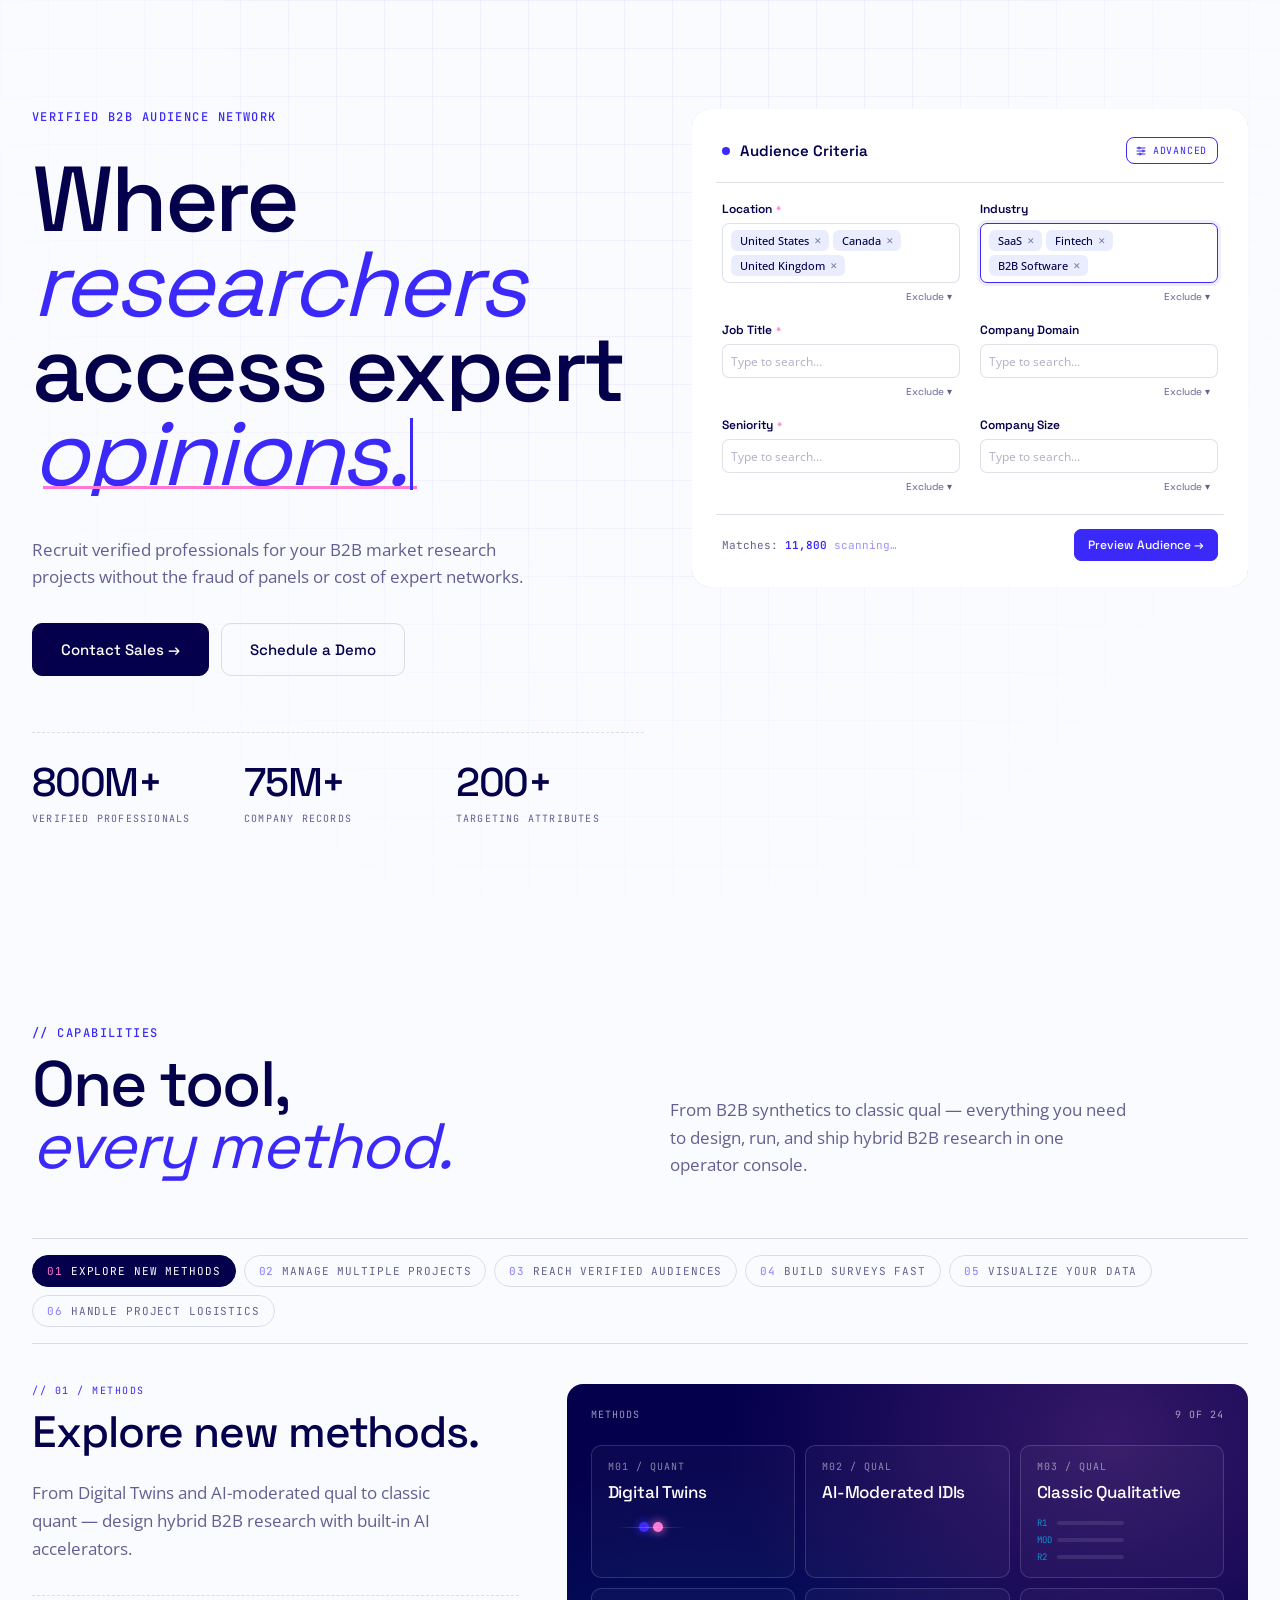
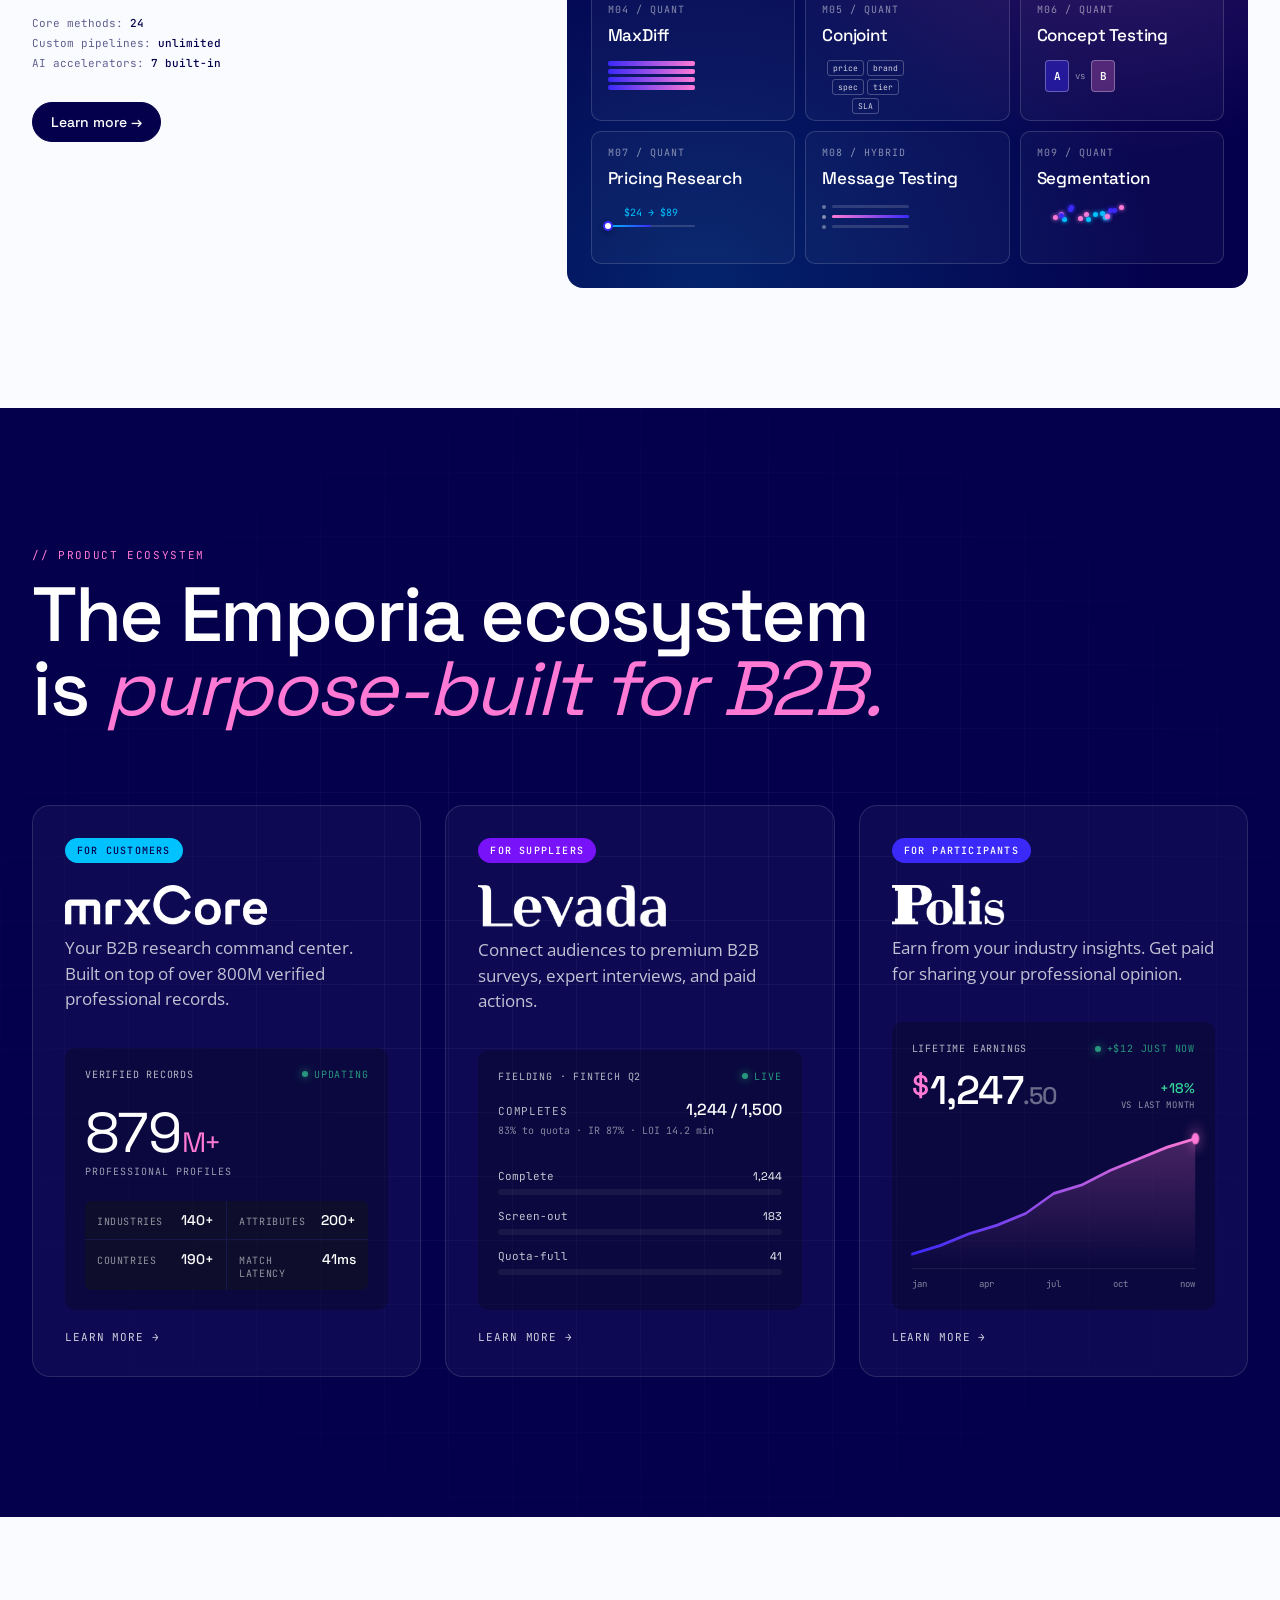
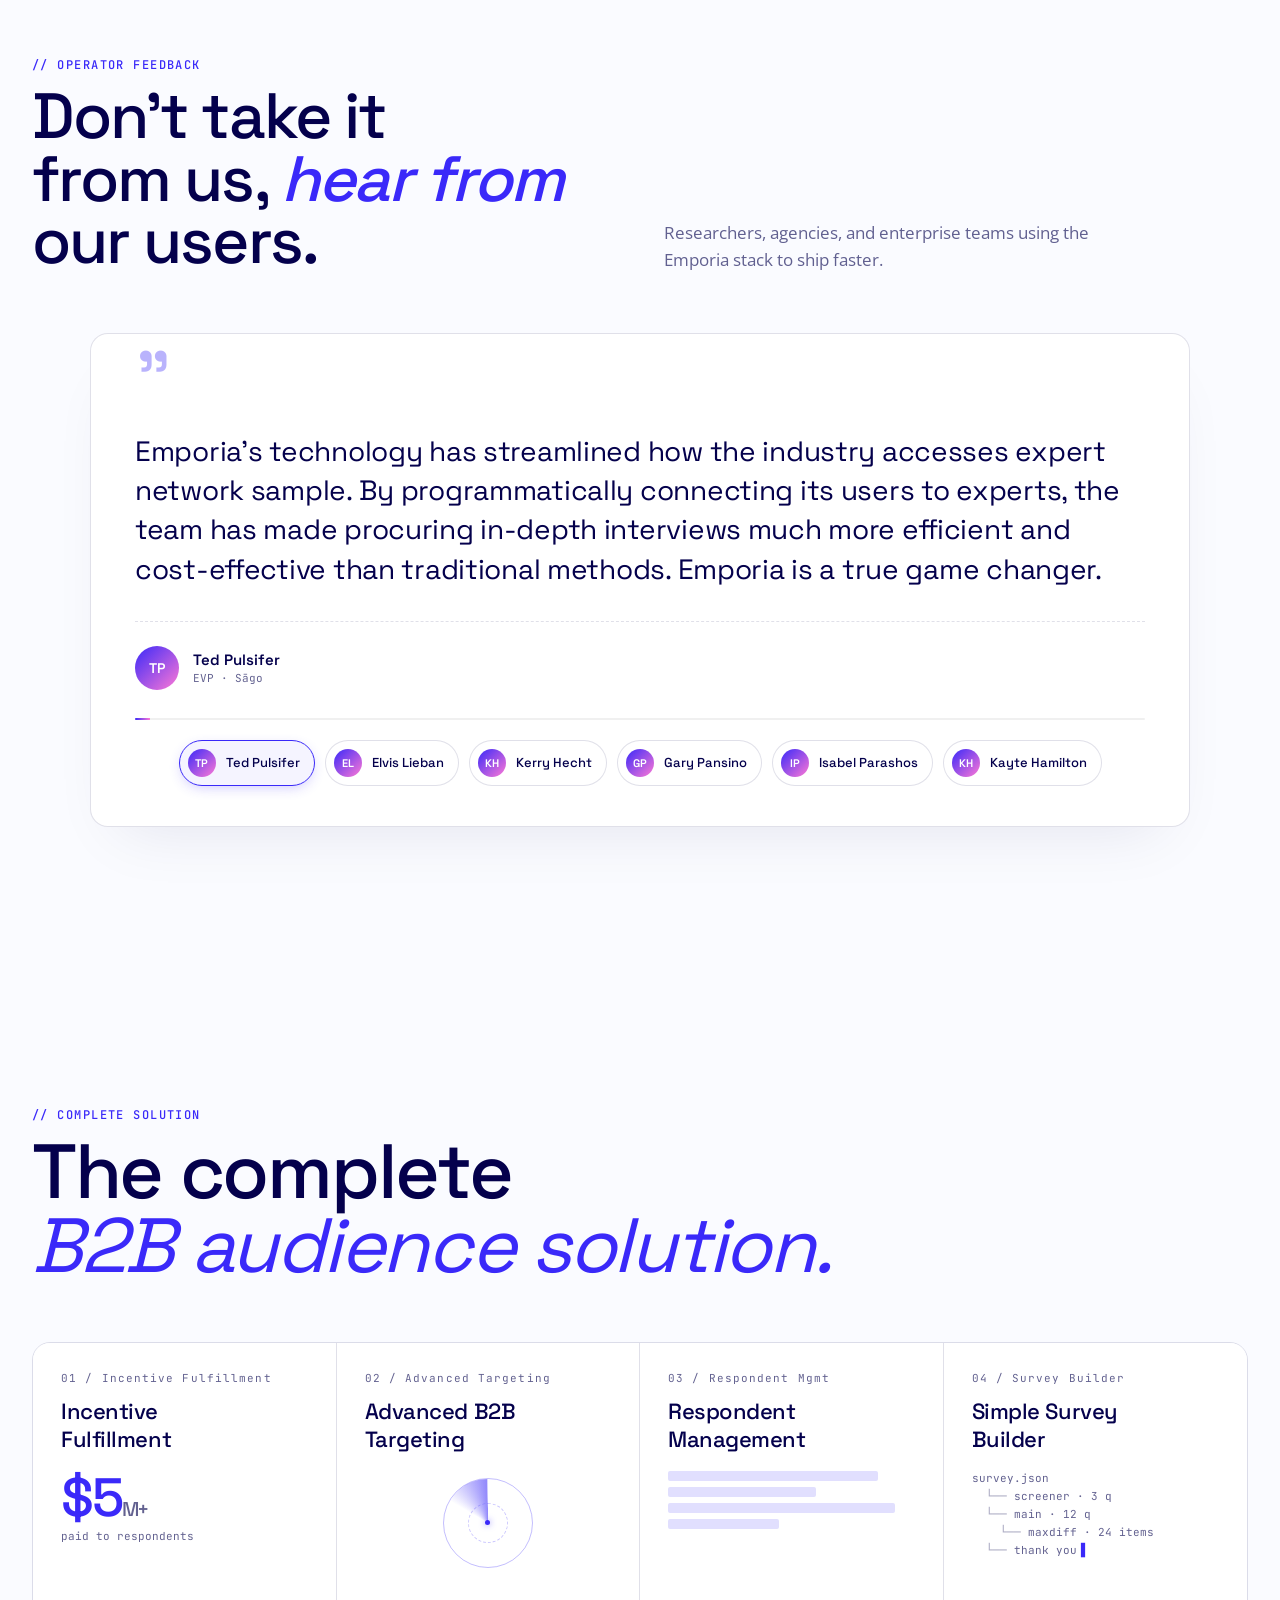
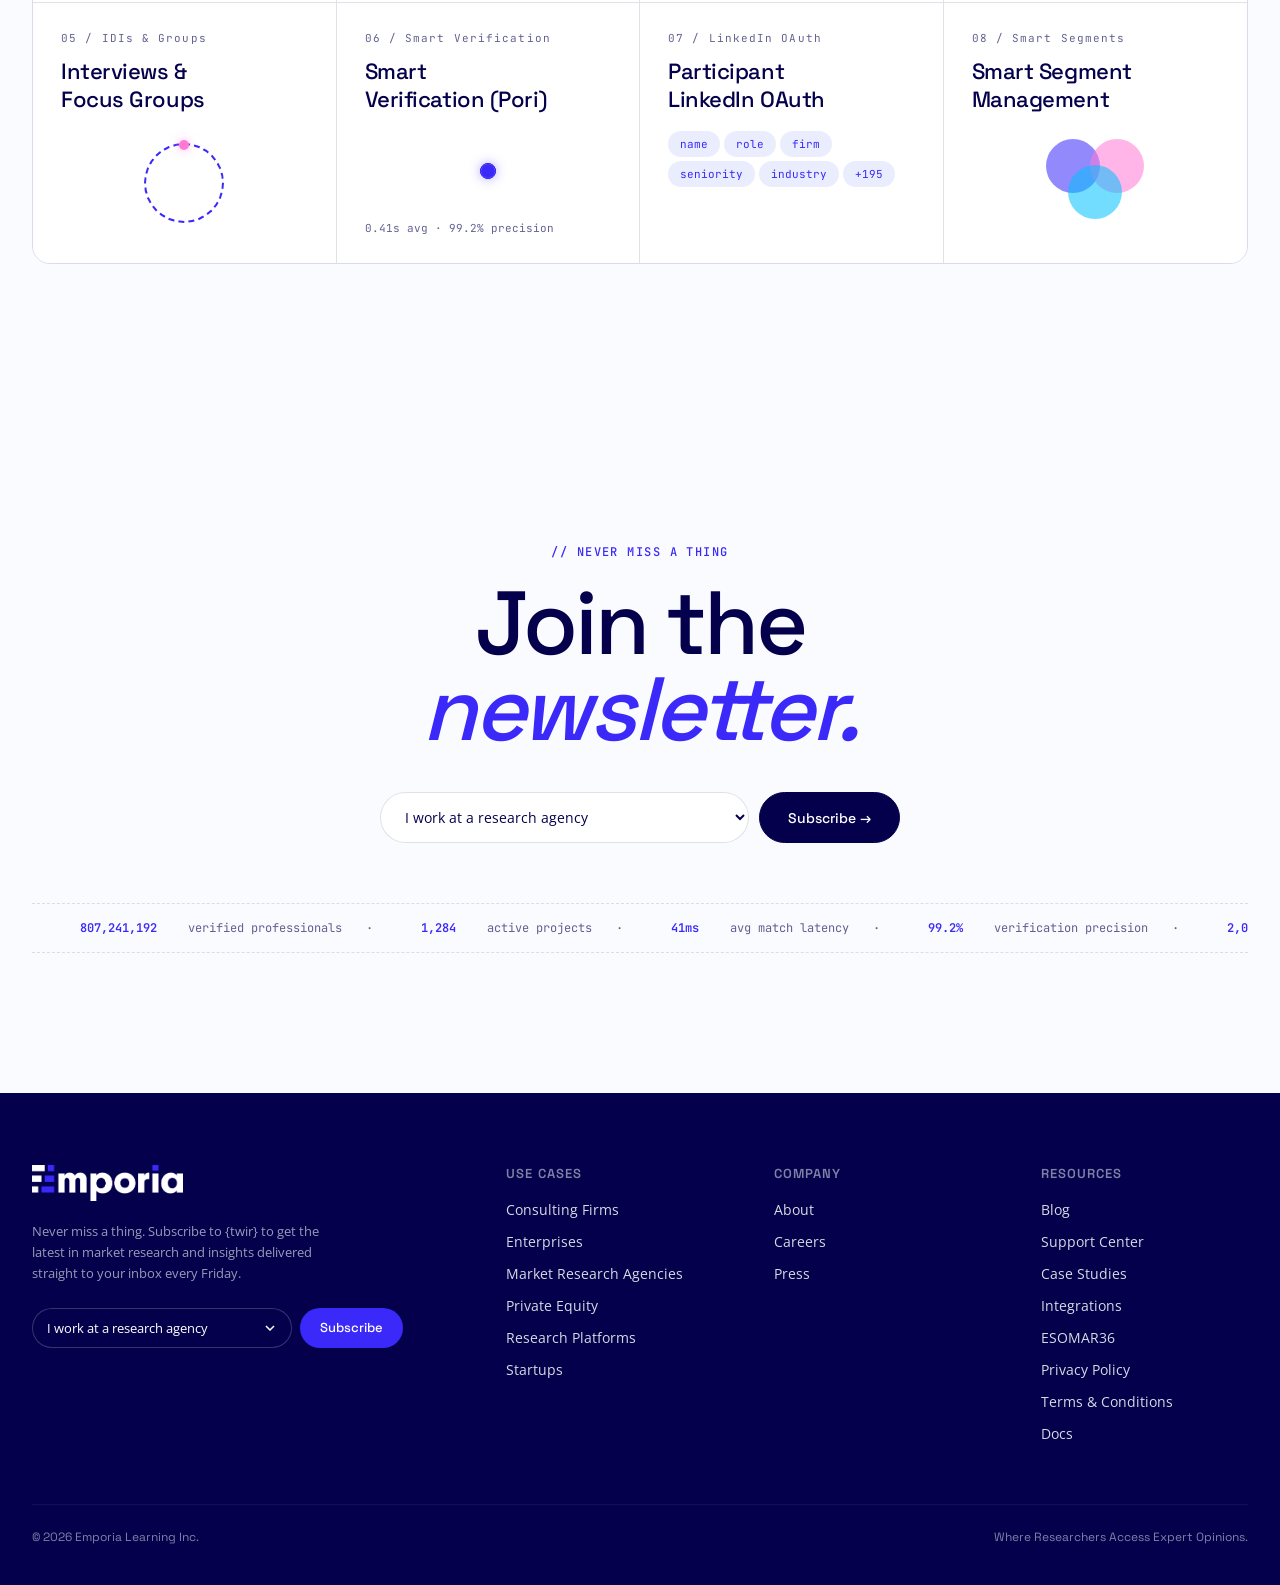
==== commit 29855c64: "Pori + LinkedIn OAuth tiles: animate verification flow and rolling pill highlight - Pori: requests s" ====
--- a/Emporia Homepage - Terminal.html
+++ b/Emporia Homepage - Terminal.html
@@ -580,12 +580,39 @@
 @keyframes radar-blip { 0%, 88% { opacity: 0; } 90%, 97% { opacity: 1; } 100% { opacity: 0; } }
 .mx:hover .mini-radar .sweep, .mx:hover .mini-radar .dot { animation-duration: 1.6s; }
 
-/* 06 · Pori — contained concentric verification pulse */
+/* 06 · Pori — concentric verification pulse + streaming request flow */
 .mini-pulse { width: 100%; height: 80px; position: relative; display: flex; align-items: center; justify-content: center; background: none; overflow: hidden; }
-.mini-pulse .core { width: 14px; height: 14px; border-radius: 50%; background: var(--emporia-blue); box-shadow: 0 0 12px rgba(58,41,249,.55); position: relative; z-index: 1; }
-.mini-pulse::before, .mini-pulse::after { content: ''; position: absolute; top: 50%; left: 50%; width: 14px; height: 14px; border-radius: 50%; border: 1.5px solid var(--emporia-blue); transform: translate(-50%, -50%); animation: pori-ring 2.6s cubic-bezier(.2,.8,.2,1) infinite; pointer-events: none; }
+.mini-pulse .core { width: 14px; height: 14px; border-radius: 50%; background: var(--emporia-blue); box-shadow: 0 0 12px rgba(58,41,249,.55); position: relative; z-index: 2; }
+.mini-pulse::before, .mini-pulse::after { content: ''; position: absolute; top: 50%; left: 50%; width: 14px; height: 14px; border-radius: 50%; border: 1.5px solid var(--emporia-blue); transform: translate(-50%, -50%); animation: pori-ring 2.6s cubic-bezier(.2,.8,.2,1) infinite; pointer-events: none; z-index: 1; }
 .mini-pulse::after { animation-delay: 1.3s; }
 @keyframes pori-ring { 0% { transform: translate(-50%, -50%) scale(.8); opacity: .85; } 85%, 100% { transform: translate(-50%, -50%) scale(3); opacity: 0; } }
+.mini-pulse .vreq { position: absolute; top: 50%; left: -10px; width: 6px; height: 6px; margin-top: -3px; border-radius: 50%; background: rgba(4,0,76,.45); opacity: 0; z-index: 0; animation: verify-pass 4.2s cubic-bezier(.45,.05,.55,.95) infinite; }
+.mini-pulse .vreq.bad { animation-name: verify-reject; }
+.mini-pulse .vreq:nth-child(2) { animation-delay: 0s; }
+.mini-pulse .vreq:nth-child(3) { animation-delay: .6s; }
+.mini-pulse .vreq:nth-child(4) { animation-delay: 1.2s; }
+.mini-pulse .vreq:nth-child(5) { animation-delay: 1.8s; }
+.mini-pulse .vreq:nth-child(6) { animation-delay: 2.4s; }
+.mini-pulse .vreq:nth-child(7) { animation-delay: 3.0s; }
+.mini-pulse .vreq:nth-child(8) { animation-delay: 3.6s; }
+@keyframes verify-pass {
+  0%   { left: -10px; opacity: 0; background: rgba(4,0,76,.45); transform: translateY(0) scale(1); box-shadow: none; }
+  6%   { opacity: 1; }
+  40%  { left: calc(50% - 3px); background: rgba(4,0,76,.45); transform: translateY(0) scale(1); box-shadow: none; }
+  48%  { left: calc(50% - 3px); background: var(--emporia-blue); transform: translateY(0) scale(1.55); box-shadow: 0 0 10px rgba(58,41,249,.8); }
+  56%  { left: calc(50% - 3px); background: var(--emporia-blue); transform: translateY(0) scale(1.1); box-shadow: 0 0 6px rgba(58,41,249,.6); }
+  92%  { left: calc(100% + 10px); opacity: 1; background: var(--emporia-blue); transform: translateY(0) scale(1); box-shadow: 0 0 4px rgba(58,41,249,.4); }
+  100% { left: calc(100% + 10px); opacity: 0; }
+}
+@keyframes verify-reject {
+  0%   { left: -10px; opacity: 0; background: rgba(4,0,76,.45); transform: translateY(0) scale(1); box-shadow: none; }
+  6%   { opacity: 1; }
+  40%  { left: calc(50% - 3px); background: rgba(4,0,76,.45); transform: translateY(0) scale(1); box-shadow: none; }
+  48%  { left: calc(50% - 3px); background: #E54B6F; transform: translateY(0) scale(1.55); box-shadow: 0 0 10px rgba(229,75,111,.8); }
+  58%  { left: calc(50% - 3px); background: #E54B6F; transform: translateY(4px) scale(1.05); box-shadow: 0 0 8px rgba(229,75,111,.6); }
+  92%  { left: calc(50% - 3px); transform: translateY(54px) scale(.6); opacity: 1; background: #E54B6F; box-shadow: 0 0 4px rgba(229,75,111,.3); }
+  100% { left: calc(50% - 3px); transform: translateY(60px) scale(.5); opacity: 0; }
+}
 
 /* 03 · Respondent — rows with gentle scan shimmer */
 .mini-rows { display: flex; flex-direction: column; gap: 6px; }
@@ -600,16 +627,20 @@
 .mini-rows .r:nth-child(4)::after { animation-delay: .9s; }
 @keyframes rows-scan { 0% { left: -45%; } 65%, 100% { left: 100%; } }
 
-/* 07 · LinkedIn OAuth — pills stagger-fade on reveal */
-.mini-pill { display: inline-block; padding: 6px 12px; border-radius: 999px; font-family: 'JetBrains Mono', monospace; font-size: 11px; background: var(--light-white); color: var(--emporia-blue); margin-right: 4px; margin-bottom: 4px; opacity: 0; transform: translateY(3px); transition: opacity .35s, transform .35s cubic-bezier(.2,.8,.2,1), background-color .25s; }
-.mx.reveal.in .mini-pill { opacity: 1; transform: translateY(0); }
-.mx.reveal.in .mini-pill:nth-child(1) { transition-delay: .2s, .2s, 0s; }
-.mx.reveal.in .mini-pill:nth-child(2) { transition-delay: .28s, .28s, 0s; }
-.mx.reveal.in .mini-pill:nth-child(3) { transition-delay: .36s, .36s, 0s; }
-.mx.reveal.in .mini-pill:nth-child(4) { transition-delay: .44s, .44s, 0s; }
-.mx.reveal.in .mini-pill:nth-child(5) { transition-delay: .52s, .52s, 0s; }
-.mx.reveal.in .mini-pill:nth-child(6) { transition-delay: .6s, .6s, 0s; }
-.mx:hover .mini-pill { background: rgba(58,41,249,.12); }
+/* 07 · LinkedIn OAuth — pills stagger-fade on reveal, gentle rolling verify highlight */
+.mini-pill { display: inline-block; padding: 6px 12px; border-radius: 999px; font-family: 'JetBrains Mono', monospace; font-size: 11px; background: var(--light-white); color: var(--emporia-blue); margin-right: 4px; margin-bottom: 4px; opacity: 0; transform: translateY(3px); transition: opacity .35s, transform .35s cubic-bezier(.2,.8,.2,1), background-color .25s, box-shadow .25s; }
+.mx.reveal.in .mini-pill { opacity: 1; transform: translateY(0); animation: pill-verify 7.2s ease-in-out infinite; }
+.mx.reveal.in .mini-pill:nth-child(1) { transition-delay: .2s, .2s, 0s, 0s; animation-delay: .6s; }
+.mx.reveal.in .mini-pill:nth-child(2) { transition-delay: .28s, .28s, 0s, 0s; animation-delay: 1.8s; }
+.mx.reveal.in .mini-pill:nth-child(3) { transition-delay: .36s, .36s, 0s, 0s; animation-delay: 3.0s; }
+.mx.reveal.in .mini-pill:nth-child(4) { transition-delay: .44s, .44s, 0s, 0s; animation-delay: 4.2s; }
+.mx.reveal.in .mini-pill:nth-child(5) { transition-delay: .52s, .52s, 0s, 0s; animation-delay: 5.4s; }
+.mx.reveal.in .mini-pill:nth-child(6) { transition-delay: .6s, .6s, 0s, 0s; animation-delay: 6.6s; }
+.mx:hover .mini-pill { background: rgba(58,41,249,.12); animation: none; box-shadow: none; }
+@keyframes pill-verify {
+  0%, 92%, 100% { background: var(--light-white); box-shadow: 0 0 0 0 rgba(58,41,249,0); }
+  5%, 12%       { background: rgba(58,41,249,.18); box-shadow: 0 0 0 2px rgba(58,41,249,.1); }
+}
 
 /* 05 · IDIs & Groups — spinning ring + concentric radiating waves */
 .mini-circle-wrap { position: relative; width: 80px; height: 80px; margin: 0 auto; }
@@ -647,7 +678,7 @@
 @keyframes venn-breathe { 0%, 100% { transform: translate(calc(-50% + var(--x,0px)), calc(-50% + var(--y,0px))) scale(1); } 50% { transform: translate(calc(-50% + var(--x,0px)), calc(-50% + var(--y,0px))) scale(1.08); } }
 
 @media (prefers-reduced-motion: reduce) {
-  .mini-radar .sweep, .mini-radar .dot, .mini-pulse::before, .mini-pulse::after, .mini-circle, .mini-circle-wrap::before, .mini-circle-wrap::after, .mini-rows .r::after, .mini-venn .v, .mini-tree .t:last-child::after { animation: none !important; }
+  .mini-radar .sweep, .mini-radar .dot, .mini-pulse::before, .mini-pulse::after, .mini-pulse .vreq, .mini-circle, .mini-circle-wrap::before, .mini-circle-wrap::after, .mini-rows .r::after, .mini-venn .v, .mini-tree .t:last-child::after, .mx.reveal.in .mini-pill { animation: none !important; }
   .mini-tree .t, .mini-pill { opacity: 1 !important; transform: none !important; }
 }
 .cta-nl { padding: 140px 32px; max-width: 1440px; margin: 0 auto; text-align: center; }
@@ -1167,7 +1198,7 @@
       <div class="mx reveal"><div class="mx-idx">03 / Respondent Mgmt</div><h4>Respondent <br/>Management</h4><div class="mx-visual"><div class="mini-rows"><div class="r"></div><div class="r"></div><div class="r"></div><div class="r"></div></div></div></div>
       <div class="mx reveal"><div class="mx-idx">04 / Survey Builder</div><h4>Simple Survey <br/>Builder</h4><div class="mx-visual"><div class="mini-tree"><div class="t" style="--d:0">survey.json</div><div class="t" style="--d:1">screener · 3 q</div><div class="t" style="--d:1">main · 12 q</div><div class="t" style="--d:2">maxdiff · 24 items</div><div class="t" style="--d:1">thank you</div></div></div></div>
       <div class="mx reveal"><div class="mx-idx">05 / IDIs &amp; Groups</div><h4>Interviews &amp;<br/>Focus Groups</h4><div class="mx-visual" style="display:flex;align-items:center;justify-content:center;"><div class="mini-circle-wrap"><div class="mini-circle"></div></div></div></div>
-      <div class="mx reveal"><div class="mx-idx">06 / Smart Verification</div><h4>Smart <br/>Verification (Pori)</h4><div class="mx-visual"><div class="mini-pulse"><span class="core"></span></div><div style="font-family:'JetBrains Mono',monospace;font-size:11px;color:var(--muted);margin-top:10px;">0.41s avg · 99.2% precision</div></div></div>
+      <div class="mx reveal"><div class="mx-idx">06 / Smart Verification</div><h4>Smart <br/>Verification (Pori)</h4><div class="mx-visual"><div class="mini-pulse"><span class="core"></span><span class="vreq"></span><span class="vreq"></span><span class="vreq bad"></span><span class="vreq"></span><span class="vreq"></span><span class="vreq bad"></span><span class="vreq"></span></div><div style="font-family:'JetBrains Mono',monospace;font-size:11px;color:var(--muted);margin-top:10px;">0.41s avg · 99.2% precision</div></div></div>
       <div class="mx reveal"><div class="mx-idx">07 / LinkedIn OAuth</div><h4>Participant <br/>LinkedIn OAuth</h4><div class="mx-visual"><div><span class="mini-pill">name</span><span class="mini-pill">role</span><span class="mini-pill">firm</span><span class="mini-pill">seniority</span><span class="mini-pill">industry</span><span class="mini-pill">+195</span></div></div></div>
       <div class="mx reveal"><div class="mx-idx">08 / Smart Segments</div><h4>Smart Segment <br/>Management</h4><div class="mx-visual"><div class="mini-venn"><div class="v v1"></div><div class="v v2"></div><div class="v v3"></div></div></div></div>
     </div>
